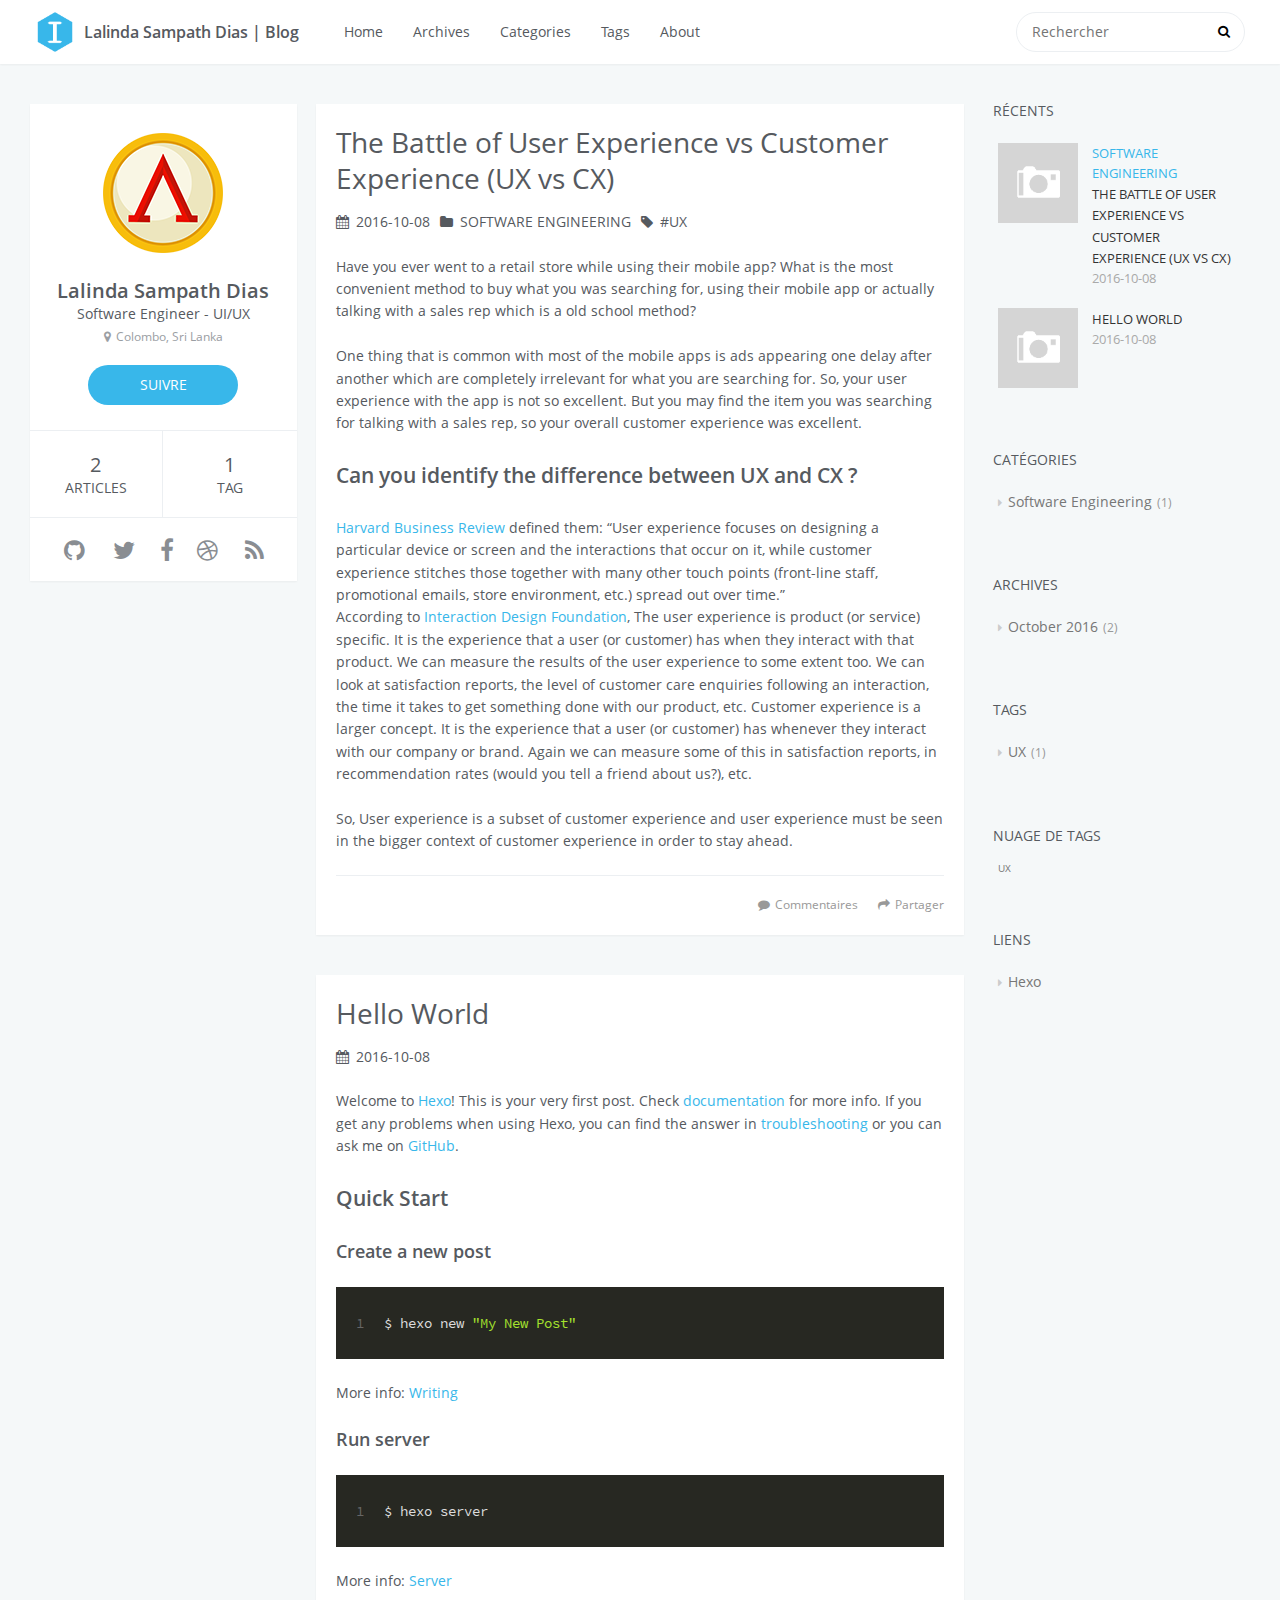
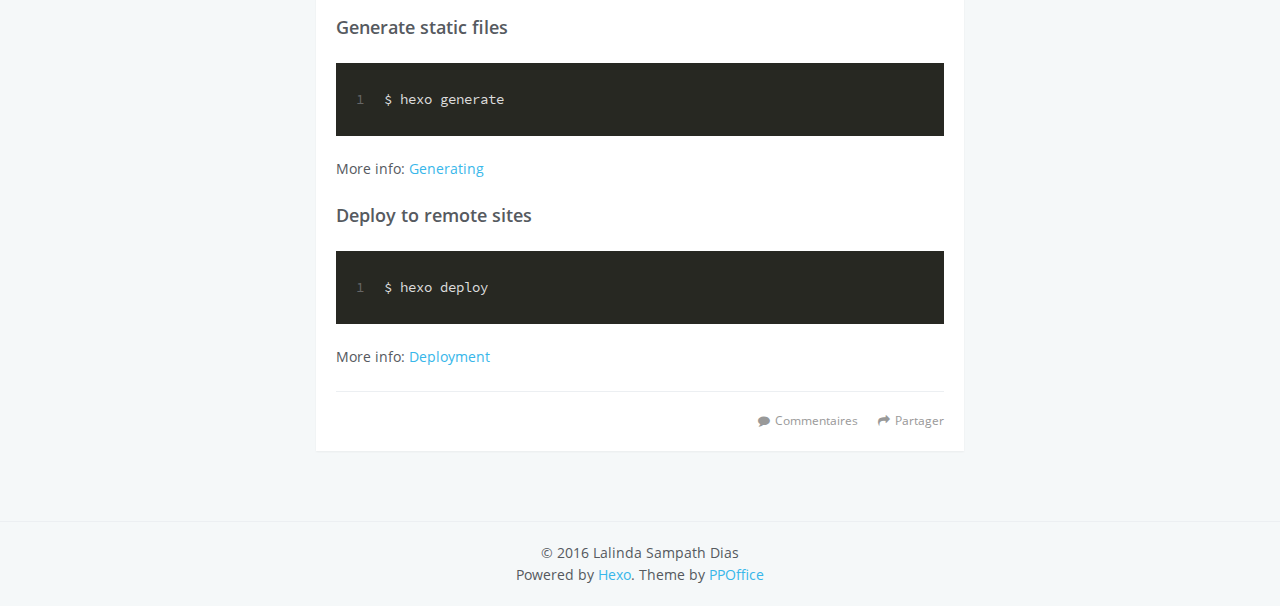
==== index.html @ 70ea3a1d "Site updated: 2016-10-09 16:07:43" ====
<!DOCTYPE html>
<html>
<head>
    <meta charset="utf-8">
    
    <title>Lalinda Sampath Dias | Blog</title>
    <meta name="viewport" content="width=device-width, initial-scale=1, maximum-scale=1" />
    <meta property="og:type" content="website">
<meta property="og:title" content="Lalinda Sampath Dias | Blog">
<meta property="og:url" content="http://yoursite.com/index.html">
<meta property="og:site_name" content="Lalinda Sampath Dias | Blog">
<meta name="twitter:card" content="summary">
<meta name="twitter:title" content="Lalinda Sampath Dias | Blog">
    

    
        <link rel="alternate" href="/" title="Lalinda Sampath Dias | Blog" type="application/atom+xml" />
    

    

    <link rel="stylesheet" href="/vendor/font-awesome/css/font-awesome.min.css">
    <link rel="stylesheet" href="/vendor/open-sans/styles.css">
    <link rel="stylesheet" href="/vendor/source-code-pro/styles.css">

    <link rel="stylesheet" href="/css/style.css">

    <script src="/vendor/jquery/2.1.3/jquery.min.js"></script>
    
    
        <link rel="stylesheet" href="/vendor/lightgallery/css/lightgallery.min.css">
    
    
    
    
    


</head>

<body>
    <div id="container">
        <header id="header">
    <div id="header-main" class="header-inner">
        <div class="outer">
            <a href="/" id="logo">
                <i class="logo"></i>
                <span class="site-title">Lalinda Sampath Dias | Blog</span>
            </a>
            <nav id="main-nav">
                
                    <a class="main-nav-link" href="/.">Home</a>
                
                    <a class="main-nav-link" href="/archives">Archives</a>
                
                    <a class="main-nav-link" href="/categories">Categories</a>
                
                    <a class="main-nav-link" href="/tags">Tags</a>
                
                    <a class="main-nav-link" href="/about">About</a>
                
            </nav>
            
                
                <nav id="sub-nav">
                    <div class="profile" id="profile-nav">
                        <a id="profile-anchor" href="javascript:;">
                            <img class="avatar" src="/css/images/avatar.png" />
                            <i class="fa fa-caret-down"></i>
                        </a>
                    </div>
                </nav>
            
            <div id="search-form-wrap">

    <form class="search-form">
        <input type="text" class="ins-search-input search-form-input" placeholder="Rechercher" />
        <button type="submit" class="search-form-submit"></button>
    </form>
    <div class="ins-search">
    <div class="ins-search-mask"></div>
    <div class="ins-search-container">
        <div class="ins-input-wrapper">
            <input type="text" class="ins-search-input" placeholder="Type something..." />
            <span class="ins-close ins-selectable"><i class="fa fa-times-circle"></i></span>
        </div>
        <div class="ins-section-wrapper">
            <div class="ins-section-container"></div>
        </div>
    </div>
</div>
<script>
(function (window) {
    var INSIGHT_CONFIG = {
        TRANSLATION: {
            POSTS: 'Articles',
            PAGES: 'Pages',
            CATEGORIES: 'Catégories',
            TAGS: 'Tags',
            UNTITLED: '(Untitled)',
        },
        ROOT_URL: '/',
        CONTENT_URL: '/content.json',
    };
    window.INSIGHT_CONFIG = INSIGHT_CONFIG;
})(window);
</script>
<script src="/js/insight.js"></script>

</div>
        </div>
    </div>
    <div id="main-nav-mobile" class="header-sub header-inner">
        <table class="menu outer">
            <tr>
                
                    <td><a class="main-nav-link" href="/.">Home</a></td>
                
                    <td><a class="main-nav-link" href="/archives">Archives</a></td>
                
                    <td><a class="main-nav-link" href="/categories">Categories</a></td>
                
                    <td><a class="main-nav-link" href="/tags">Tags</a></td>
                
                    <td><a class="main-nav-link" href="/about">About</a></td>
                
                <td>
                    
    <div class="search-form">
        <input type="text" class="ins-search-input search-form-input" placeholder="Rechercher" />
    </div>

                </td>
            </tr>
        </table>
    </div>
</header>

        <div class="outer">
            
                

<aside id="profile">
    <div class="inner profile-inner">
        <div class="base-info profile-block">
            <img id="avatar" src="/css/images/avatar.png" />
            <h2 id="name">Lalinda Sampath Dias</h2>
            <h3 id="title">Software Engineer - UI/UX</h3>
            <span id="location"><i class="fa fa-map-marker"></i>Colombo, Sri Lanka</span>
            <a id="follow" target="_blank" href="https://github.com/LalindaSampath">SUIVRE</a>
        </div>
        <div class="article-info profile-block">
            <div class="article-info-block">
                2
                <span>Articles</span>
            </div>
            <div class="article-info-block">
                1
                <span>Tag</span>
            </div>
        </div>
        
        <div class="profile-block social-links">
            <table>
                <tr>
                    
                    
                    <td>
                        <a href="https://github.com/LalindaSampath" target="_blank" title="github" class=tooltip>
                            <i class="fa fa-github"></i>
                        </a>
                    </td>
                    
                    <td>
                        <a href="https://twitter.com/laliyaD" target="_blank" title="twitter" class=tooltip>
                            <i class="fa fa-twitter"></i>
                        </a>
                    </td>
                    
                    <td>
                        <a href="https://www.facebook.com/lalinda.shane" target="_blank" title="facebook" class=tooltip>
                            <i class="fa fa-facebook"></i>
                        </a>
                    </td>
                    
                    <td>
                        <a href="/" target="_blank" title="dribbble" class=tooltip>
                            <i class="fa fa-dribbble"></i>
                        </a>
                    </td>
                    
                    <td>
                        <a href="/" target="_blank" title="rss" class=tooltip>
                            <i class="fa fa-rss"></i>
                        </a>
                    </td>
                    
                </tr>
            </table>
        </div>
        
    </div>
</aside>

            
            <section id="main">
    <article id="post-The-Battle-of-User-Experience-vs-Customer-Experience-UX-vs-CX" class="article article-type-post" itemscope itemprop="blogPost">
    <div class="article-inner">
        
        
            <header class="article-header">
                
    
        <h1 itemprop="name">
            <a class="article-title" href="/2016/10/08/The-Battle-of-User-Experience-vs-Customer-Experience-UX-vs-CX/">The Battle of User Experience vs Customer Experience (UX vs CX)</a>
        </h1>
    

                
                    <div class="article-meta">
                        
    <div class="article-date">
        <i class="fa fa-calendar"></i>
        <a href="/2016/10/08/The-Battle-of-User-Experience-vs-Customer-Experience-UX-vs-CX/">
            <time datetime="2016-10-08T16:20:32.000Z" itemprop="datePublished">2016-10-08</time>
        </a>
    </div>


                        
    <div class="article-category">
    	<i class="fa fa-folder"></i>
        <a class="article-category-link" href="/categories/Software-Engineering/">Software Engineering</a>
    </div>

                        
    <div class="article-tag">
        <i class="fa fa-tag"></i>
        <a class="tag-link" href="/tags/UX/">UX</a>
    </div>

                    </div>
                
            </header>
        
        
        <div class="article-entry" itemprop="articleBody">
        
            
            <p>Have you ever went to a retail store while using their mobile app? What is the most convenient method to buy what you was searching for, using their mobile app or actually talking with a sales rep which is a old school method?</p>
<p>One thing that is common with most of the mobile apps is ads appearing one delay after another which are completely irrelevant for what you are searching for. So, your user experience with the app is not so excellent. But you may find the item you was searching for talking with a sales rep, so your overall customer experience was excellent. </p>
<h2 id="Can-you-identify-the-difference-between-UX-and-CX"><a href="#Can-you-identify-the-difference-between-UX-and-CX" class="headerlink" title="Can you identify the difference between UX and CX ?"></a>Can you identify the difference between UX and CX ?</h2><p><a href="https://hbr.org/2015/08/great-ux-doesnt-guarantee-a-great-customer-experience" target="_blank" rel="external">Harvard Business Review</a> defined them: “User experience focuses on designing a particular device or screen and the interactions that occur on it, while customer experience stitches those together with many other touch points (front-line staff, promotional emails, store environment, etc.) spread out over time.”<br>According to <a href="https://www.interaction-design.org/" target="_blank" rel="external">Interaction Design Foundation</a>, The user experience is product (or service) specific. It is the experience that a user (or customer) has when they interact with that product. We can measure the results of the user experience to some extent too. We can look at satisfaction reports, the level of customer care enquiries following an interaction, the time it takes to get something done with our product, etc. Customer experience is a larger concept. It is the experience that a user (or customer) has whenever they interact with our company or brand. Again we can measure some of this in satisfaction reports, in recommendation rates (would you tell a friend about us?), etc.</p>
<p>So, User experience is a subset of customer experience and user experience must be seen in the bigger context of customer experience in order to stay ahead.</p>

        
        </div>
        <footer class="article-footer">
            <div class="share-container">



</div>

    <a data-url="http://yoursite.com/2016/10/08/The-Battle-of-User-Experience-vs-Customer-Experience-UX-vs-CX/" data-id="ciu1eson30001l4pvk1k3dsfb" class="article-share-link"><i class="fa fa-share"></i>Partager</a>
<script>
    (function ($) {
        // Prevent duplicate binding
        if (typeof(__SHARE_BUTTON_BINDED__) === 'undefined' || !__SHARE_BUTTON_BINDED__) {
            __SHARE_BUTTON_BINDED__ = true;
        } else {
            return;
        }
        $('body').on('click', function() {
            $('.article-share-box.on').removeClass('on');
        }).on('click', '.article-share-link', function(e) {
            e.stopPropagation();

            var $this = $(this),
                url = $this.attr('data-url'),
                encodedUrl = encodeURIComponent(url),
                id = 'article-share-box-' + $this.attr('data-id'),
                offset = $this.offset(),
                box;

            if ($('#' + id).length) {
                box = $('#' + id);

                if (box.hasClass('on')){
                    box.removeClass('on');
                    return;
                }
            } else {
                var html = [
                    '<div id="' + id + '" class="article-share-box">',
                        '<input class="article-share-input" value="' + url + '">',
                        '<div class="article-share-links">',
                            '<a href="https://twitter.com/intent/tweet?url=' + encodedUrl + '" class="fa fa-twitter article-share-twitter" target="_blank" title="Twitter"></a>',
                            '<a href="https://www.facebook.com/sharer.php?u=' + encodedUrl + '" class="fa fa-facebook article-share-facebook" target="_blank" title="Facebook"></a>',
                            '<a href="http://pinterest.com/pin/create/button/?url=' + encodedUrl + '" class="fa fa-pinterest article-share-pinterest" target="_blank" title="Pinterest"></a>',
                            '<a href="https://plus.google.com/share?url=' + encodedUrl + '" class="fa fa-google article-share-google" target="_blank" title="Google+"></a>',
                        '</div>',
                    '</div>'
                ].join('');

              box = $(html);

              $('body').append(box);
            }

            $('.article-share-box.on').hide();

            box.css({
                top: offset.top + 25,
                left: offset.left
            }).addClass('on');

        }).on('click', '.article-share-box', function (e) {
            e.stopPropagation();
        }).on('click', '.article-share-box-input', function () {
            $(this).select();
        }).on('click', '.article-share-box-link', function (e) {
            e.preventDefault();
            e.stopPropagation();

            window.open(this.href, 'article-share-box-window-' + Date.now(), 'width=500,height=450');
        });
    })(jQuery);
</script>

            
    
        <a href="http://yoursite.com/2016/10/08/The-Battle-of-User-Experience-vs-Customer-Experience-UX-vs-CX/#comments" class="article-comment-link disqus-comment-count" data-disqus-url="http://yoursite.com/2016/10/08/The-Battle-of-User-Experience-vs-Customer-Experience-UX-vs-CX/">Commentaires</a>
    

        </footer>
    </div>
    
</article>



    <article id="post-hello-world" class="article article-type-post" itemscope itemprop="blogPost">
    <div class="article-inner">
        
        
            <header class="article-header">
                
    
        <h1 itemprop="name">
            <a class="article-title" href="/2016/10/08/hello-world/">Hello World</a>
        </h1>
    

                
                    <div class="article-meta">
                        
    <div class="article-date">
        <i class="fa fa-calendar"></i>
        <a href="/2016/10/08/hello-world/">
            <time datetime="2016-10-08T12:03:50.158Z" itemprop="datePublished">2016-10-08</time>
        </a>
    </div>


                        
                        
                    </div>
                
            </header>
        
        
        <div class="article-entry" itemprop="articleBody">
        
            
            <p>Welcome to <a href="https://hexo.io/" target="_blank" rel="external">Hexo</a>! This is your very first post. Check <a href="https://hexo.io/docs/" target="_blank" rel="external">documentation</a> for more info. If you get any problems when using Hexo, you can find the answer in <a href="https://hexo.io/docs/troubleshooting.html" target="_blank" rel="external">troubleshooting</a> or you can ask me on <a href="https://github.com/hexojs/hexo/issues" target="_blank" rel="external">GitHub</a>.</p>
<h2 id="Quick-Start"><a href="#Quick-Start" class="headerlink" title="Quick Start"></a>Quick Start</h2><h3 id="Create-a-new-post"><a href="#Create-a-new-post" class="headerlink" title="Create a new post"></a>Create a new post</h3><figure class="highlight bash"><table><tr><td class="gutter"><pre><div class="line">1</div></pre></td><td class="code"><pre><div class="line">$ hexo new <span class="string">"My New Post"</span></div></pre></td></tr></table></figure>
<p>More info: <a href="https://hexo.io/docs/writing.html" target="_blank" rel="external">Writing</a></p>
<h3 id="Run-server"><a href="#Run-server" class="headerlink" title="Run server"></a>Run server</h3><figure class="highlight bash"><table><tr><td class="gutter"><pre><div class="line">1</div></pre></td><td class="code"><pre><div class="line">$ hexo server</div></pre></td></tr></table></figure>
<p>More info: <a href="https://hexo.io/docs/server.html" target="_blank" rel="external">Server</a></p>
<h3 id="Generate-static-files"><a href="#Generate-static-files" class="headerlink" title="Generate static files"></a>Generate static files</h3><figure class="highlight bash"><table><tr><td class="gutter"><pre><div class="line">1</div></pre></td><td class="code"><pre><div class="line">$ hexo generate</div></pre></td></tr></table></figure>
<p>More info: <a href="https://hexo.io/docs/generating.html" target="_blank" rel="external">Generating</a></p>
<h3 id="Deploy-to-remote-sites"><a href="#Deploy-to-remote-sites" class="headerlink" title="Deploy to remote sites"></a>Deploy to remote sites</h3><figure class="highlight bash"><table><tr><td class="gutter"><pre><div class="line">1</div></pre></td><td class="code"><pre><div class="line">$ hexo deploy</div></pre></td></tr></table></figure>
<p>More info: <a href="https://hexo.io/docs/deployment.html" target="_blank" rel="external">Deployment</a></p>

        
        </div>
        <footer class="article-footer">
            <div class="share-container">



</div>

    <a data-url="http://yoursite.com/2016/10/08/hello-world/" data-id="ciu1esom80000l4pv8t9jto9i" class="article-share-link"><i class="fa fa-share"></i>Partager</a>
<script>
    (function ($) {
        // Prevent duplicate binding
        if (typeof(__SHARE_BUTTON_BINDED__) === 'undefined' || !__SHARE_BUTTON_BINDED__) {
            __SHARE_BUTTON_BINDED__ = true;
        } else {
            return;
        }
        $('body').on('click', function() {
            $('.article-share-box.on').removeClass('on');
        }).on('click', '.article-share-link', function(e) {
            e.stopPropagation();

            var $this = $(this),
                url = $this.attr('data-url'),
                encodedUrl = encodeURIComponent(url),
                id = 'article-share-box-' + $this.attr('data-id'),
                offset = $this.offset(),
                box;

            if ($('#' + id).length) {
                box = $('#' + id);

                if (box.hasClass('on')){
                    box.removeClass('on');
                    return;
                }
            } else {
                var html = [
                    '<div id="' + id + '" class="article-share-box">',
                        '<input class="article-share-input" value="' + url + '">',
                        '<div class="article-share-links">',
                            '<a href="https://twitter.com/intent/tweet?url=' + encodedUrl + '" class="fa fa-twitter article-share-twitter" target="_blank" title="Twitter"></a>',
                            '<a href="https://www.facebook.com/sharer.php?u=' + encodedUrl + '" class="fa fa-facebook article-share-facebook" target="_blank" title="Facebook"></a>',
                            '<a href="http://pinterest.com/pin/create/button/?url=' + encodedUrl + '" class="fa fa-pinterest article-share-pinterest" target="_blank" title="Pinterest"></a>',
                            '<a href="https://plus.google.com/share?url=' + encodedUrl + '" class="fa fa-google article-share-google" target="_blank" title="Google+"></a>',
                        '</div>',
                    '</div>'
                ].join('');

              box = $(html);

              $('body').append(box);
            }

            $('.article-share-box.on').hide();

            box.css({
                top: offset.top + 25,
                left: offset.left
            }).addClass('on');

        }).on('click', '.article-share-box', function (e) {
            e.stopPropagation();
        }).on('click', '.article-share-box-input', function () {
            $(this).select();
        }).on('click', '.article-share-box-link', function (e) {
            e.preventDefault();
            e.stopPropagation();

            window.open(this.href, 'article-share-box-window-' + Date.now(), 'width=500,height=450');
        });
    })(jQuery);
</script>

            
    
        <a href="http://yoursite.com/2016/10/08/hello-world/#comments" class="article-comment-link disqus-comment-count" data-disqus-url="http://yoursite.com/2016/10/08/hello-world/">Commentaires</a>
    

        </footer>
    </div>
    
</article>


</section>
            
                <aside id="sidebar">
   
        
    <div class="widget-wrap">
        <h3 class="widget-title">Récents</h3>
        <div class="widget">
            <ul id="recent-post" class="">
                
                    <li>
                        
                        <div class="item-thumbnail">
                            <a href="/2016/10/08/The-Battle-of-User-Experience-vs-Customer-Experience-UX-vs-CX/" class="thumbnail">
    
    
        <span class="thumbnail-image thumbnail-none"></span>
    
</a>

                        </div>
                        
                        <div class="item-inner">
                            <p class="item-category"><a class="article-category-link" href="/categories/Software-Engineering/">Software Engineering</a></p>
                            <p class="item-title"><a href="/2016/10/08/The-Battle-of-User-Experience-vs-Customer-Experience-UX-vs-CX/" class="title">The Battle of User Experience vs Customer Experience (UX vs CX)</a></p>
                            <p class="item-date"><time datetime="2016-10-08T16:20:32.000Z" itemprop="datePublished">2016-10-08</time></p>
                        </div>
                    </li>
                
                    <li>
                        
                        <div class="item-thumbnail">
                            <a href="/2016/10/08/hello-world/" class="thumbnail">
    
    
        <span class="thumbnail-image thumbnail-none"></span>
    
</a>

                        </div>
                        
                        <div class="item-inner">
                            <p class="item-category"></p>
                            <p class="item-title"><a href="/2016/10/08/hello-world/" class="title">Hello World</a></p>
                            <p class="item-date"><time datetime="2016-10-08T12:03:50.158Z" itemprop="datePublished">2016-10-08</time></p>
                        </div>
                    </li>
                
            </ul>
        </div>
    </div>

    
        
    <div class="widget-wrap">
        <h3 class="widget-title">Catégories</h3>
        <div class="widget">
            <ul class="category-list"><li class="category-list-item"><a class="category-list-link" href="/categories/Software-Engineering/">Software Engineering</a><span class="category-list-count">1</span></li></ul>
        </div>
    </div>

    
        
    <div class="widget-wrap">
        <h3 class="widget-title">Archives</h3>
        <div class="widget">
            <ul class="archive-list"><li class="archive-list-item"><a class="archive-list-link" href="/archives/2016/10/">October 2016</a><span class="archive-list-count">2</span></li></ul>
        </div>
    </div>

    
        
    <div class="widget-wrap">
        <h3 class="widget-title">Tags</h3>
        <div class="widget">
            <ul class="tag-list"><li class="tag-list-item"><a class="tag-list-link" href="/tags/UX/">UX</a><span class="tag-list-count">1</span></li></ul>
        </div>
    </div>

    
        
    <div class="widget-wrap">
        <h3 class="widget-title">Nuage de tags</h3>
        <div class="widget tagcloud">
            <a href="/tags/UX/" style="font-size: 10px;">UX</a>
        </div>
    </div>

    
        
    <div class="widget-wrap widget-list">
        <h3 class="widget-title">Liens</h3>
        <div class="widget">
            <ul>
                
                    <li>
                        <a href="http://hexo.io">Hexo</a>
                    </li>
                
            </ul>
        </div>
    </div>


    
    <div id="toTop" class="fa fa-angle-up"></div>
</aside>
            
        </div>
        <footer id="footer">
    <div class="outer">
        <div id="footer-info" class="inner">
            &copy; 2016 Lalinda Sampath Dias<br>
            Powered by <a href="http://hexo.io/" target="_blank">Hexo</a>. Theme by <a href="http://github.com/ppoffice">PPOffice</a>
        </div>
    </div>
</footer>
        
    
    <script>
    var disqus_config = function () {
        
        this.page.identifier = 'undefined';
    };
    (function() { 
        var d = document, s = d.createElement('script');  
        s.src = '//' + 'hexo-theme-icarus' + '.disqus.com/count.js';
        s.setAttribute('data-timestamp', +new Date());
        (d.head || d.body).appendChild(s);
    })();
</script>



    
        <script src="/vendor/lightgallery/js/lightgallery.min.js"></script>
        <script src="/vendor/lightgallery/js/lg-thumbnail.min.js"></script>
        <script src="/vendor/lightgallery/js/lg-pager.min.js"></script>
        <script src="/vendor/lightgallery/js/lg-autoplay.min.js"></script>
        <script src="/vendor/lightgallery/js/lg-fullscreen.min.js"></script>
        <script src="/vendor/lightgallery/js/lg-zoom.min.js"></script>
        <script src="/vendor/lightgallery/js/lg-hash.min.js"></script>
        <script src="/vendor/lightgallery/js/lg-share.min.js"></script>
        <script src="/vendor/lightgallery/js/lg-video.min.js"></script>
    
    



<!-- Custom Scripts -->
<script src="/js/main.js"></script>

    </div>
</body>
</html>
---- vendor/open-sans/styles.css ----
/* cyrillic-ext */
@font-face {
    font-family: 'Open Sans';
    font-style: normal;
    font-weight: 400;
    src: local('Open Sans'), local('OpenSans'), url(fonts/K88pR3goAWT7BTt32Z01mxJtnKITppOI_IvcXXDNrsc.woff2) format('woff2');
    unicode-range: U+0460-052F, U+20B4, U+2DE0-2DFF, U+A640-A69F;
}
/* cyrillic */
@font-face {
    font-family: 'Open Sans';
    font-style: normal;
    font-weight: 400;
    src: local('Open Sans'), local('OpenSans'), url(fonts/RjgO7rYTmqiVp7vzi-Q5URJtnKITppOI_IvcXXDNrsc.woff2) format('woff2');
    unicode-range: U+0400-045F, U+0490-0491, U+04B0-04B1, U+2116;
}
/* greek-ext */
@font-face {
    font-family: 'Open Sans';
    font-style: normal;
    font-weight: 400;
    src: local('Open Sans'), local('OpenSans'), url(fonts/LWCjsQkB6EMdfHrEVqA1KRJtnKITppOI_IvcXXDNrsc.woff2) format('woff2');
    unicode-range: U+1F00-1FFF;
}
/* greek */
@font-face {
    font-family: 'Open Sans';
    font-style: normal;
    font-weight: 400;
    src: local('Open Sans'), local('OpenSans'), url(fonts/xozscpT2726on7jbcb_pAhJtnKITppOI_IvcXXDNrsc.woff2) format('woff2');
    unicode-range: U+0370-03FF;
}
/* vietnamese */
@font-face {
    font-family: 'Open Sans';
    font-style: normal;
    font-weight: 400;
    src: local('Open Sans'), local('OpenSans'), url(fonts/59ZRklaO5bWGqF5A9baEERJtnKITppOI_IvcXXDNrsc.woff2) format('woff2');
    unicode-range: U+0102-0103, U+1EA0-1EF1, U+20AB;
}
/* latin-ext */
@font-face {
    font-family: 'Open Sans';
    font-style: normal;
    font-weight: 400;
    src: local('Open Sans'), local('OpenSans'), url(fonts/u-WUoqrET9fUeobQW7jkRRJtnKITppOI_IvcXXDNrsc.woff2) format('woff2');
    unicode-range: U+0100-024F, U+1E00-1EFF, U+20A0-20AB, U+20AD-20CF, U+2C60-2C7F, U+A720-A7FF;
}
/* latin */
@font-face {
    font-family: 'Open Sans';
    font-style: normal;
    font-weight: 400;
    src: local('Open Sans'), local('OpenSans'), url(fonts/cJZKeOuBrn4kERxqtaUH3VtXRa8TVwTICgirnJhmVJw.woff2) format('woff2');
    unicode-range: U+0000-00FF, U+0131, U+0152-0153, U+02C6, U+02DA, U+02DC, U+2000-206F, U+2074, U+20AC, U+2212, U+2215, U+E0FF, U+EFFD, U+F000;
}
/* cyrillic-ext */
@font-face {
    font-family: 'Open Sans';
    font-style: normal;
    font-weight: 600;
    src: local('Open Sans Semibold'), local('OpenSans-Semibold'), url(fonts/MTP_ySUJH_bn48VBG8sNSq-j2U0lmluP9RWlSytm3ho.woff2) format('woff2');
    unicode-range: U+0460-052F, U+20B4, U+2DE0-2DFF, U+A640-A69F;
}
/* cyrillic */
@font-face {
    font-family: 'Open Sans';
    font-style: normal;
    font-weight: 600;
    src: local('Open Sans Semibold'), local('OpenSans-Semibold'), url(fonts/MTP_ySUJH_bn48VBG8sNSpX5f-9o1vgP2EXwfjgl7AY.woff2) format('woff2');
    unicode-range: U+0400-045F, U+0490-0491, U+04B0-04B1, U+2116;
}
/* greek-ext */
@font-face {
    font-family: 'Open Sans';
    font-style: normal;
    font-weight: 600;
    src: local('Open Sans Semibold'), local('OpenSans-Semibold'), url(fonts/MTP_ySUJH_bn48VBG8sNShWV49_lSm1NYrwo-zkhivY.woff2) format('woff2');
    unicode-range: U+1F00-1FFF;
}
/* greek */
@font-face {
    font-family: 'Open Sans';
    font-style: normal;
    font-weight: 600;
    src: local('Open Sans Semibold'), local('OpenSans-Semibold'), url(fonts/MTP_ySUJH_bn48VBG8sNSqaRobkAwv3vxw3jMhVENGA.woff2) format('woff2');
    unicode-range: U+0370-03FF;
}
/* vietnamese */
@font-face {
    font-family: 'Open Sans';
    font-style: normal;
    font-weight: 600;
    src: local('Open Sans Semibold'), local('OpenSans-Semibold'), url(fonts/MTP_ySUJH_bn48VBG8sNSv8zf_FOSsgRmwsS7Aa9k2w.woff2) format('woff2');
    unicode-range: U+0102-0103, U+1EA0-1EF1, U+20AB;
}
/* latin-ext */
@font-face {
    font-family: 'Open Sans';
    font-style: normal;
    font-weight: 600;
    src: local('Open Sans Semibold'), local('OpenSans-Semibold'), url(fonts/MTP_ySUJH_bn48VBG8sNSj0LW-43aMEzIO6XUTLjad8.woff2) format('woff2');
    unicode-range: U+0100-024F, U+1E00-1EFF, U+20A0-20AB, U+20AD-20CF, U+2C60-2C7F, U+A720-A7FF;
}
/* latin */
@font-face {
    font-family: 'Open Sans';
    font-style: normal;
    font-weight: 600;
    src: local('Open Sans Semibold'), local('OpenSans-Semibold'), url(fonts/MTP_ySUJH_bn48VBG8sNSugdm0LZdjqr5-oayXSOefg.woff2) format('woff2');
    unicode-range: U+0000-00FF, U+0131, U+0152-0153, U+02C6, U+02DA, U+02DC, U+2000-206F, U+2074, U+20AC, U+2212, U+2215, U+E0FF, U+EFFD, U+F000;
}
/* cyrillic-ext */
@font-face {
    font-family: 'Open Sans';
    font-style: italic;
    font-weight: 400;
    src: local('Open Sans Italic'), local('OpenSans-Italic'), url(fonts/xjAJXh38I15wypJXxuGMBjTOQ_MqJVwkKsUn0wKzc2I.woff2) format('woff2');
    unicode-range: U+0460-052F, U+20B4, U+2DE0-2DFF, U+A640-A69F;
}
/* cyrillic */
@font-face {
    font-family: 'Open Sans';
    font-style: italic;
    font-weight: 400;
    src: local('Open Sans Italic'), local('OpenSans-Italic'), url(fonts/xjAJXh38I15wypJXxuGMBjUj_cnvWIuuBMVgbX098Mw.woff2) format('woff2');
    unicode-range: U+0400-045F, U+0490-0491, U+04B0-04B1, U+2116;
}
/* greek-ext */
@font-face {
    font-family: 'Open Sans';
    font-style: italic;
    font-weight: 400;
    src: local('Open Sans Italic'), local('OpenSans-Italic'), url(fonts/xjAJXh38I15wypJXxuGMBkbcKLIaa1LC45dFaAfauRA.woff2) format('woff2');
    unicode-range: U+1F00-1FFF;
}
/* greek */
@font-face {
    font-family: 'Open Sans';
    font-style: italic;
    font-weight: 400;
    src: local('Open Sans Italic'), local('OpenSans-Italic'), url(fonts/xjAJXh38I15wypJXxuGMBmo_sUJ8uO4YLWRInS22T3Y.woff2) format('woff2');
    unicode-range: U+0370-03FF;
}
/* vietnamese */
@font-face {
    font-family: 'Open Sans';
    font-style: italic;
    font-weight: 400;
    src: local('Open Sans Italic'), local('OpenSans-Italic'), url(fonts/xjAJXh38I15wypJXxuGMBr6up8jxqWt8HVA3mDhkV_0.woff2) format('woff2');
    unicode-range: U+0102-0103, U+1EA0-1EF1, U+20AB;
}
/* latin-ext */
@font-face {
    font-family: 'Open Sans';
    font-style: italic;
    font-weight: 400;
    src: local('Open Sans Italic'), local('OpenSans-Italic'), url(fonts/xjAJXh38I15wypJXxuGMBiYE0-AqJ3nfInTTiDXDjU4.woff2) format('woff2');
    unicode-range: U+0100-024F, U+1E00-1EFF, U+20A0-20AB, U+20AD-20CF, U+2C60-2C7F, U+A720-A7FF;
}
/* latin */
@font-face {
    font-family: 'Open Sans';
    font-style: italic;
    font-weight: 400;
    src: local('Open Sans Italic'), local('OpenSans-Italic'), url(fonts/xjAJXh38I15wypJXxuGMBo4P5ICox8Kq3LLUNMylGO4.woff2) format('woff2');
    unicode-range: U+0000-00FF, U+0131, U+0152-0153, U+02C6, U+02DA, U+02DC, U+2000-206F, U+2074, U+20AC, U+2212, U+2215, U+E0FF, U+EFFD, U+F000;
}
---- vendor/source-code-pro/styles.css ----
/* latin-ext */
@font-face {
  font-family: 'Source Code Pro';
  font-style: normal;
  font-weight: 400;
  src: local('Source Code Pro'), local('SourceCodePro-Regular'), url(fonts/mrl8jkM18OlOQN8JLgasDy2Q8seG17bfDXYR_jUsrzg.woff2) format('woff2');
  unicode-range: U+0100-024F, U+1E00-1EFF, U+20A0-20AB, U+20AD-20CF, U+2C60-2C7F, U+A720-A7FF;
}
/* latin */
@font-face {
  font-family: 'Source Code Pro';
  font-style: normal;
  font-weight: 400;
  src: local('Source Code Pro'), local('SourceCodePro-Regular'), url(fonts/mrl8jkM18OlOQN8JLgasD9V_2ngZ8dMf8fLgjYEouxg.woff2) format('woff2');
  unicode-range: U+0000-00FF, U+0131, U+0152-0153, U+02C6, U+02DA, U+02DC, U+2000-206F, U+2074, U+20AC, U+2212, U+2215, U+E0FF, U+EFFD, U+F000;
}
---- css/style.css ----
body {
  width: 100%;
}
body:before,
body:after {
  content: "";
  display: table;
}
body:after {
  clear: both;
}
html,
body,
div,
span,
applet,
object,
iframe,
h1,
h2,
h3,
h4,
h5,
h6,
p,
blockquote,
pre,
a,
abbr,
acronym,
address,
big,
cite,
code,
del,
dfn,
em,
img,
ins,
kbd,
q,
s,
samp,
small,
strike,
strong,
sub,
sup,
tt,
var,
dl,
dt,
dd,
ol,
ul,
li,
fieldset,
form,
label,
legend,
table,
caption,
tbody,
tfoot,
thead,
tr,
th,
td {
  margin: 0;
  padding: 0;
  border: 0;
  outline: 0;
  font-weight: inherit;
  font-style: inherit;
  font-family: inherit;
  font-size: 100%;
  vertical-align: baseline;
}
body {
  line-height: 1;
  color: #000;
  background: #fff;
}
ol,
ul {
  list-style: none;
}
table {
  border-collapse: separate;
  border-spacing: 0;
  vertical-align: middle;
}
caption,
th,
td {
  text-align: left;
  font-weight: normal;
  vertical-align: middle;
}
a img {
  border: none;
}
input,
button {
  margin: 0;
  padding: 0;
}
input::-moz-focus-inner,
button::-moz-focus-inner {
  border: 0;
  padding: 0;
}
html,
body,
#container {
  height: 100%;
}
body {
  color: #565a5f;
  background: #f5f8f9;
  font: 14px "open sans", "Helvetica Neue", "Microsoft Yahei", Helvetica, Arial, sans-serif;
  -webkit-text-size-adjust: 100%;
}
a {
  color: #38b7ea;
  text-decoration: none;
}
a:visited {
  color: #38b7ea;
}
code {
  margin: 0 2px;
  color: #e96900;
  padding: 3px 5px;
  font-size: 0.8em;
  border-radius: 2px;
  font-family: "Source Code Pro", Consolas, Monaco, Menlo, Consolas, monospace;
  background-color: #f8f8f8;
}
.outer {
  max-width: 1320px;
  margin: 0 auto;
  padding: 0 20px;
}
.outer:before,
.outer:after {
  content: "";
  display: table;
}
.outer:after {
  clear: both;
}
@media screen and (max-width: 559px) {
  .outer {
    padding: 0;
  }
}
.left,
.alignleft {
  float: left;
}
.right,
.alignright {
  float: right;
}
.clear {
  clear: both;
}
.logo {
  width: 40px;
  height: 40px;
  background-repeat: no-repeat;
  background-image: url("images/logo.png");
  -webkit-background-size: 40px 40px;
  -moz-background-size: 40px 40px;
  background-size: 40px 40px;
}
#container {
  position: relative;
}
#container > .outer {
  margin-bottom: 30px;
}
@media screen and (min-width: 1200px) {
  #main {
    display: inline;
    float: left;
    width: 52.307692307692314%;
    margin: 0 0.769230769230769%;
  }
}
@media screen and (min-width: 800px) and (max-width: 1199px) {
  #main {
    display: inline;
    float: left;
    width: 67.6923076923077%;
    margin: 0 0.769230769230769%;
  }
}
.archive-article-header a,
.layout-wrap-inner.tag-cloud a,
.timeline-row .content h1 a,
.archive-article-header a:visited,
.layout-wrap-inner.tag-cloud a:visited,
.timeline-row .content h1 a:visited {
  color: #565a5f;
  -webkit-transition: 0.2s ease;
  -moz-transition: 0.2s ease;
  -ms-transition: 0.2s ease;
  transition: 0.2s ease;
}
.archive-article-header a:hover,
.layout-wrap-inner.tag-cloud a:hover,
.timeline-row .content h1 a:hover,
.archive-article-header a:visited:hover,
.layout-wrap-inner.tag-cloud a:visited:hover,
.timeline-row .content h1 a:visited:hover {
  color: #38b7ea;
}
.article-meta,
.archive-year,
.widget-title {
  line-height: 1em;
  text-decoration: none;
  text-transform: uppercase;
}
#header,
#profile .inner,
.article-inner,
#comments,
.archive-article,
.timeline-row .content,
#toTop {
  background: #fff;
  -webkit-box-shadow: 0 1px 2px rgba(0,0,0,0.05);
  box-shadow: 0 1px 2px rgba(0,0,0,0.05);
}
.article-entry h1,
.widget h1 {
  font-size: 2em;
}
.article-entry h2,
.widget h2 {
  font-size: 1.5em;
}
.article-entry h3,
.widget h3 {
  font-size: 1.3em;
}
.article-entry h4,
.widget h4 {
  font-size: 1.2em;
}
.article-entry h5,
.widget h5 {
  font-size: 1em;
}
.article-entry h6,
.widget h6 {
  font-size: 1em;
  color: #999;
}
.article-entry hr,
.widget hr {
  border: 1px dashed #eceff2;
}
.article-entry strong,
.widget strong {
  font-weight: bold;
}
.article-entry em,
.widget em,
.article-entry cite,
.widget cite {
  font-style: italic;
}
.article-entry sup,
.widget sup,
.article-entry sub,
.widget sub {
  font-size: 0.75em;
  line-height: 0;
  position: relative;
  vertical-align: baseline;
}
.article-entry sup,
.widget sup {
  top: -0.5em;
}
.article-entry sub,
.widget sub {
  bottom: -0.2em;
}
.article-entry small,
.widget small {
  font-size: 0.85em;
}
.article-entry acronym,
.widget acronym,
.article-entry abbr,
.widget abbr {
  border-bottom: 1px dotted;
}
.article-entry ul,
.widget ul,
.article-entry ol,
.widget ol,
.article-entry dl,
.widget dl {
  margin: 0 20px;
  line-height: 1.6em;
}
.article-entry ul ul,
.widget ul ul,
.article-entry ol ul,
.widget ol ul,
.article-entry ul ol,
.widget ul ol,
.article-entry ol ol,
.widget ol ol {
  margin-top: 0;
  margin-bottom: 0;
}
.article-entry ul,
.widget ul {
  list-style: disc;
}
.article-entry ol,
.widget ol {
  list-style: decimal;
}
.article-entry dt,
.widget dt {
  font-weight: bold;
}
#header {
  background: #fff;
  position: relative;
}
#header a,
#header a:visited {
  white-space: nowrap;
  -webkit-transition: 0.2s ease;
  -moz-transition: 0.2s ease;
  -ms-transition: 0.2s ease;
  transition: 0.2s ease;
  color: #565a5f;
}
#header a:hover {
  color: #38b7ea;
}
.header-inner #logo,
#main-nav,
#sub-nav,
#search-form-wrap {
  height: 40px;
  line-height: 40px;
  padding: 12px 15px;
}
.header-inner #logo,
#main-nav {
  float: left;
}
#sub-nav,
#search-form-wrap {
  float: right;
}
.header-inner {
  height: 100%;
  position: relative;
}
.header-inner #logo {
  display: inline-block;
}
.header-inner #logo .logo {
  margin-right: 5px;
  display: inline-block;
}
.header-inner #logo .site-title {
  font-size: 16px;
  display: inline-block;
  vertical-align: top;
  font-weight: 600;
}
#header-title {
  text-align: center;
  height: 40px;
  position: absolute;
  top: 50%;
  left: 0;
  margin-top: -20px;
}
.header-sub {
  border-top: 1px solid #eceff2;
}
.header-sub ul {
  margin: 0 15px;
}
.header-sub ul:before,
.header-sub ul:after {
  content: "";
  display: table;
}
.header-sub ul:after {
  clear: both;
}
.header-sub ul li {
  float: left;
  margin: 0 10px;
}
.header-sub ul li a {
  display: inline-block;
  line-height: 48px;
}
.header-sub .main-nav-link {
  display: inline-block;
  line-height: 48px;
}
@media screen and (min-width: 560px) and (max-width: 799px) {
  #header-sub {
    display: none;
  }
}
@media screen and (max-width: 559px) {
  #header-sub {
    display: none;
  }
}
@media screen and (min-width: 560px) and (max-width: 799px) {
  #main-nav {
    display: none;
  }
}
@media screen and (max-width: 559px) {
  #main-nav {
    display: none;
  }
}
@media screen and (min-width: 800px) and (max-width: 1199px) {
  #main-nav-mobile {
    display: none;
  }
}
@media screen and (min-width: 1200px) {
  #main-nav-mobile {
    display: none;
  }
}
.nav-icon,
.main-nav-link {
  float: left;
  display: block;
  padding: 0 15px;
}
.nav-icon {
  text-align: center;
  font-size: 14px;
  width: 14px;
  height: 14px;
  position: relative;
  cursor: pointer;
  height: 40px !important;
  line-height: 40px !important;
}
.main-nav-link {
  font-weight: 300;
}
@media screen and (min-width: 1200px) {
  #sub-nav {
    display: none;
  }
}
#sub-nav #profile-nav #profile-anchor {
  display: block;
  height: 40px;
  line-height: 40px;
}
#sub-nav #profile-nav #profile-anchor:before,
#sub-nav #profile-nav #profile-anchor:after {
  content: "";
  display: table;
}
#sub-nav #profile-nav #profile-anchor:after {
  clear: both;
}
#sub-nav #profile-nav .avatar,
#sub-nav #profile-nav .fa {
  float: left;
}
#sub-nav #profile-nav .avatar {
  width: 40px;
  height: 40px;
  margin-right: 8px;
}
#sub-nav #profile-nav .fa {
  line-height: 40px;
}
@media screen and (max-width: 559px) {
  #search-form-wrap {
    display: none;
  }
}
#search-form-wrap .search-form {
  position: relative;
}
#search-form-wrap .search-form .search-form-input {
  width: 100%;
  padding: 0 30px 0 15px;
  line-height: 40px;
  height: 40px !important;
  border-radius: 21px;
}
#search-form-wrap .search-form .search-form-input::-webkit-search-results-decoration,
#search-form-wrap .search-form .search-form-input::-webkit-search-cancel-button {
  -webkit-appearance: none;
}
#search-form-wrap .search-form .search-form-submit {
  top: 50%;
  right: 15px;
  border: none;
  cursor: pointer;
  margin-top: -7px;
  background: none;
  position: absolute;
  font: 13px font-icon;
  font-family: 'FontAwesome';
}
#search-form-wrap .search-form .search-form-submit:before {
  content: '\f002';
}
#search-form-wrap .search-form .search-form-submit:hover,
#search-form-wrap .search-form .search-form-submit:focus {
  color: #777;
}
.search-form-input,
.search-form-input.ins-search-input,
.search-form-input.st-ui-search-input,
.search-form-input.st-default-search-input {
  -webkit-appearance: textarea;
  -webkit-appearance: textarea;
  -moz-appearance: textarea;
  appearance: textarea;
  padding: 0;
  width: 200px;
  -webkit-box-shadow: none;
  box-shadow: none;
  color: #565a5f;
  -webkit-transition: 0.2s ease;
  -moz-transition: 0.2s ease;
  -ms-transition: 0.2s ease;
  transition: 0.2s ease;
  -webkit-box-sizing: border-box;
  -moz-box-sizing: border-box;
  box-sizing: border-box;
  height: auto !important;
  line-height: 1.6em;
  outline: none !important;
  background: none !important;
  font: 14px "open sans", "Helvetica Neue", "Microsoft Yahei", Helvetica, Arial, sans-serif;
  border: 1px solid #eceff2 !important;
}
.search-form-input:focus,
.search-form-input.ins-search-input:focus,
.search-form-input.st-ui-search-input:focus,
.search-form-input.st-default-search-input:focus {
  border-color: #38b7ea !important;
}
.search-form-input::-webkit-search-results-decoration,
.search-form-input.ins-search-input::-webkit-search-results-decoration,
.search-form-input.st-ui-search-input::-webkit-search-results-decoration,
.search-form-input.st-default-search-input::-webkit-search-results-decoration,
.search-form-input::-webkit-search-cancel-button,
.search-form-input.ins-search-input::-webkit-search-cancel-button,
.search-form-input.st-ui-search-input::-webkit-search-cancel-button,
.search-form-input.st-default-search-input::-webkit-search-cancel-button {
  -webkit-appearance: none;
}
#main-nav-mobile {
  overflow-y: hidden;
  overflow-x: auto;
}
#main-nav-mobile .menu {
  margin: 0;
  height: 48px;
}
#main-nav-mobile .menu:before,
#main-nav-mobile .menu:after {
  content: "";
  display: table;
}
#main-nav-mobile .menu:after {
  clear: both;
}
#main-nav-mobile .menu .search-form-input {
  display: none;
  padding: 0 10px;
  margin-right: 15px;
  height: 32px;
  line-height: 32px;
  border-radius: 16px;
}
@media screen and (max-width: 559px) {
  #main-nav-mobile .menu .search-form-input {
    display: block;
  }
}
#main-nav-mobile .menu .search-form-input::-webkit-search-results-decoration,
#main-nav-mobile .menu .search-form-input::-webkit-search-cancel-button {
  -webkit-appearance: none;
}
.bio {
  text-align: center;
}
#profile .inner .bio h2 {
  font-size: 1.3em;
  font-weight: bold;
  margin-top: 15px;
}
#profile .inner .bio p {
  margin: 5px 20px 10px 20px;
  text-align: justify;
  max-width: 300px;
  line-height: 1.5em;
}
.profile-block {
  padding: 15px 20px;
  border-bottom: 1px solid #eceff2;
}
.profile-block:last-child {
  border-bottom: none;
}
#profile {
  display: inline;
  float: left;
  width: 21.53846153846154%;
  margin: 0 0.769230769230769%;
  display: none;
}
@media screen and (min-width: 1200px) {
  #profile {
    display: block;
  }
}
#profile .inner {
  margin-top: 40px;
  background: #fff;
}
#profile .inner .base-info #avatar {
  display: block;
  margin: 10px auto 20px;
  width: 128px;
  height: 128px;
}
#profile .inner .base-info #name,
#profile .inner .base-info #title,
#profile .inner .base-info #location {
  display: block;
  text-align: center;
}
#profile .inner .base-info #name {
  font-size: 20px;
  font-weight: 600;
}
#profile .inner .base-info #location {
  font-size: 12px;
  margin-top: 5px;
  color: #9a9ea3;
}
#profile .inner .base-info #location .fa {
  margin-right: 5px;
}
#profile .inner .base-info #follow {
  color: #fff;
  width: 150px;
  height: 40px;
  display: block;
  font-size: 14px;
  line-height: 40px;
  text-align: center;
  margin: 20px auto 10px;
  background: #38b7ea;
  border-radius: 20px;
  -webkit-transition: 0.2s ease;
  -moz-transition: 0.2s ease;
  -ms-transition: 0.2s ease;
  transition: 0.2s ease;
}
#profile .inner .base-info #follow:hover {
  background: #49c8fb;
}
#profile .inner .article-info {
  padding: 0px;
}
#profile .inner .article-info:before,
#profile .inner .article-info:after {
  content: "";
  display: table;
}
#profile .inner .article-info:after {
  clear: both;
}
#profile .inner .article-info .article-info-block {
  width: 50%;
  float: left;
  padding: 20px 15px;
  text-align: center;
  -webkit-box-sizing: border-box;
  -moz-box-sizing: border-box;
  box-sizing: border-box;
  font-size: 20px;
}
#profile .inner .article-info .article-info-block span {
  display: block;
  font-size: 14px;
  text-transform: uppercase;
}
#profile .inner .article-info .article-info-block:first-child {
  border-right: 1px solid #eceff2;
}
#profile .inner .social-links > table {
  width: 100%;
}
#profile .inner .social-links > table td {
  text-align: center;
  font-size: 24px;
}
#profile .inner .social-links > table td a {
  position: relative;
  -webkit-transition: 0.2s ease;
  -moz-transition: 0.2s ease;
  -ms-transition: 0.2s ease;
  transition: 0.2s ease;
  color: #898d92;
}
#profile .inner .social-links > table td a:hover {
  color: #565a5f;
}
#profile .inner .social-links > table td a.tooltip:hover:after {
  right: -50%;
  top: -41px;
  color: #fff;
  background: #333;
  font-size: 14px;
  content: attr(title);
  display: block;
  padding: 5px 15px;
  position: absolute;
  white-space: nowrap;
  border-radius: 2px;
  text-transform: uppercase;
  -webkit-box-shadow: 0 0 2px rgba(0,0,0,0.2);
  box-shadow: 0 0 2px rgba(0,0,0,0.2);
  z-index: 1;
}
#profile .inner .social-links > table td a.tooltip:hover:before {
  top: -12px;
  right: 8px;
  border: solid;
  border-color: #333 transparent;
  border-width: 5px 5px 0 5px;
  content: "";
  display: block;
  position: absolute;
  z-index: 2;
}
#profile.card {
  top: 50px;
  right: 20px;
  z-index: 999;
  display: block;
  min-width: 280px;
  position: absolute;
}
#profile.card .profile-inner {
  position: relative;
  -webkit-box-shadow: 0 2px 5px rgba(0,0,0,0.2);
  box-shadow: 0 2px 5px rgba(0,0,0,0.2);
}
#profile.card .profile-inner:before,
#profile.card .profile-inner:after {
  z-index: 1;
  content: '';
  top: -20px;
  right: 10px;
  position: absolute;
  border-width: 10px;
  border-style: solid;
  border-color: transparent transparent #fff transparent;
}
#profile.card .profile-inner:after {
  z-index: 0;
  border-color: transparent transparent #dbdee1 transparent;
}
.article {
  margin: 40px 0;
}
.article-inner {
  overflow: hidden;
}
.article-banner {
  width: 100%;
  height: auto;
}
.article-header {
  padding: 20px 20px 0;
}
.article-header .article-title {
  display: block;
  margin-bottom: 14px;
}
.article-title {
  font-size: 2em;
  color: #565a5f;
  text-decoration: none;
  line-height: 1.3em;
}
a.article-title:visited {
  color: #565a5f;
}
a.article-title:hover {
  color: #38b7ea;
}
@media screen and (max-width: 559px) {
  .article-title {
    font-size: 1.6em;
  }
}
@media screen and (min-width: 560px) and (max-width: 799px) {
  .article-title {
    font-size: 1.6em;
  }
}
.article-meta {
  line-height: 1.6em;
}
.article-meta:before,
.article-meta:after {
  content: "";
  display: table;
}
.article-meta:after {
  clear: both;
}
.article-meta > div {
  float: left;
  margin-right: 10px;
}
.article-meta > div .fa {
  margin-right: 3px;
}
.article-meta a {
  color: #565a5f;
}
.article-meta a:hover {
  color: #38b7ea;
}
.article-category .fa-angle-right {
  margin: 0 5px;
}
.article-tag .tag-link:before {
  content: "#";
}
.article-entry {
  color: #565a5f;
  padding: 0 20px;
  line-height: 1.6em;
}
.article-entry:before,
.article-entry:after {
  content: "";
  display: table;
}
.article-entry:after {
  clear: both;
}
.article-entry p,
.article-entry table {
  line-height: 1.6em;
  margin: 1.6em 0;
}
.article-entry h1,
.article-entry h2,
.article-entry h3,
.article-entry h4,
.article-entry h5,
.article-entry h6 {
  font-weight: bold;
}
.article-entry h1,
.article-entry h2,
.article-entry h3,
.article-entry h4,
.article-entry h5,
.article-entry h6 {
  line-height: 1.3em;
  margin: 1.3em 0;
}
.article-entry a {
  color: #38b7ea;
  text-decoration: none;
}
.article-entry a:hover {
  text-decoration: underline;
}
.article-entry ul,
.article-entry ol,
.article-entry dl {
  margin-top: 1.6em;
  margin-bottom: 1.6em;
}
.article-entry img,
.article-entry video {
  max-width: 100%;
  height: auto;
  display: block;
  margin: auto;
}
.article-entry iframe {
  border: none;
}
.article-entry table {
  width: 100%;
  border-collapse: collapse;
  border-spacing: 0;
}
.article-entry th {
  font-weight: bold;
  border-bottom: 3px solid #eceff2;
  padding-bottom: 0.5em;
}
.article-entry td {
  border-bottom: 1px solid #eceff2;
  padding: 10px 0;
}
.article-entry blockquote {
  position: relative;
  font-family: Georgia, "Times New Roman", "Microsoft Yahei", serif;
  font-size: 1.1em;
  margin: 0 -20px;
  padding: 10px 20px 10px 54px;
  background: #fcfcfc;
  border-left: 4px solid #eee;
}
.article-entry blockquote:before {
  top: 20px;
  left: 10px;
  content: "\f10d";
  color: #e2e2e2;
  font-size: 32px;
  font-family: FontAwesome;
  text-align: center;
  position: absolute;
}
.article-entry blockquote footer {
  font-size: 14px;
  margin: 1.6em 0;
  font-family: "open sans", "Helvetica Neue", "Microsoft Yahei", Helvetica, Arial, sans-serif;
}
.article-entry blockquote footer cite:before {
  content: "—";
  padding: 0 0.5em;
}
.article-entry .pullquote {
  text-align: left;
  width: 45%;
  margin: 0;
}
.article-entry .pullquote.left {
  margin-left: 0.5em;
  margin-right: 1em;
}
.article-entry .pullquote.right {
  margin-right: 0.5em;
  margin-left: 1em;
}
.article-entry .caption {
  color: #999;
  display: block;
  font-size: 0.9em;
  margin-top: 0.5em;
  position: relative;
  text-align: center;
}
.article-entry .video-container {
  position: relative;
  padding-top: 56.25%;
  height: 0;
  overflow: hidden;
}
.article-entry .video-container iframe,
.article-entry .video-container object,
.article-entry .video-container embed {
  position: absolute;
  top: 0;
  left: 0;
  width: 100%;
  height: 100%;
  margin-top: 0;
}
.article-more-link a {
  display: inline-block;
  line-height: 1em;
  padding: 6px 15px;
  border-radius: 15px;
  background: #f5f8f9;
  color: #999;
  text-shadow: 0 1px #fff;
  text-decoration: none;
}
.article-more-link a:hover {
  background: #38b7ea;
  color: #fff;
  text-decoration: none;
  text-shadow: 0 1px #169cd2;
}
.article-footer {
  font-size: 0.85em;
  line-height: 1.6em;
  border-top: 1px solid #eceff2;
  padding-top: 1.6em;
  margin: 0 20px 20px;
}
.article-footer:before,
.article-footer:after {
  content: "";
  display: table;
}
.article-footer:after {
  clear: both;
}
.article-footer a {
  color: #999;
  text-decoration: none;
}
.article-footer a:hover {
  color: #565a5f;
}
.article-comment-link {
  float: right;
}
.article-comment-link:before {
  content: "\f075";
  font-family: FontAwesome;
  padding-right: 5px;
}
.share-container {
  float: left;
}
.article-share-link {
  float: right;
  cursor: pointer;
  margin-left: 20px;
}
.article-share-link .fa-share {
  margin-right: 5px;
}
#article-nav {
  position: relative;
}
#article-nav:before,
#article-nav:after {
  content: "";
  display: table;
}
#article-nav:after {
  clear: both;
}
@media screen and (min-width: 1200px) {
  #article-nav {
    margin: 40px 0;
  }
  #article-nav:before {
    width: 8px;
    height: 8px;
    position: absolute;
    top: 50%;
    left: 50%;
    margin-top: -4px;
    margin-left: -4px;
    content: "";
    border-radius: 50%;
    background: #787c81;
  }
}
.article-nav-link-wrap {
  text-decoration: none;
  color: #999;
  -webkit-box-sizing: border-box;
  -moz-box-sizing: border-box;
  box-sizing: border-box;
  margin-top: 40px;
  text-align: center;
  display: block;
}
.article-nav-link-wrap:hover {
  color: #565a5f;
}
@media screen and (min-width: 1200px) {
  .article-nav-link-wrap {
    width: 50%;
    margin-top: 0;
  }
}
@media screen and (min-width: 1200px) {
  #article-nav-newer {
    float: left;
    text-align: right;
    padding-right: 20px;
  }
}
@media screen and (min-width: 1200px) {
  #article-nav-older {
    float: right;
    text-align: left;
    padding-left: 20px;
  }
}
.article-nav-caption {
  letter-spacing: 2px;
  line-height: 1em;
  font-weight: bold;
  color: #565a5f;
  text-transform: uppercase;
}
#article-nav-newer .article-nav-caption {
  margin-right: -2px;
}
.article-nav-title {
  font-size: 0.85em;
  margin-top: 0.5em;
  color: #565a5f;
  line-height: 1.6em;
}
.article-share-box {
  position: absolute;
  display: none;
  background: #fff;
  -webkit-box-shadow: 0px 2px 2px rgba(0,0,0,0.1);
  box-shadow: 0px 2px 2px rgba(0,0,0,0.1);
  border-radius: 3px;
  margin-left: -145px;
  overflow: hidden;
  z-index: 1;
}
.article-share-box.on {
  display: block;
}
.article-share-input {
  width: 100%;
  background: none;
  -webkit-box-sizing: border-box;
  -moz-box-sizing: border-box;
  box-sizing: border-box;
  font: 14px "open sans", "Helvetica Neue", "Microsoft Yahei", Helvetica, Arial, sans-serif;
  padding: 0 10px;
  color: #565a5f;
  outline: none;
  border: 1px solid #eceff2;
  border-radius: 3px 3px 0 0;
  height: 36px;
  line-height: 36px;
}
.article-share-links {
  background: #f5f8f9;
}
.article-share-links:before,
.article-share-links:after {
  content: "";
  display: table;
}
.article-share-links:after {
  clear: both;
}
.article-share-twitter,
.article-share-facebook,
.article-share-pinterest,
.article-share-google {
  width: 50px;
  height: 36px;
  display: block;
  float: left;
  position: relative;
  color: #999;
  text-shadow: 0 1px #fff;
}
.article-share-twitter:before,
.article-share-facebook:before,
.article-share-pinterest:before,
.article-share-google:before {
  font-size: 20px;
  width: 20px;
  height: 20px;
  position: absolute;
  top: 50%;
  left: 50%;
  margin-top: -10px;
  margin-left: -10px;
  text-align: center;
}
.article-share-twitter:hover,
.article-share-facebook:hover,
.article-share-pinterest:hover,
.article-share-google:hover {
  color: #fff;
}
.article-share-twitter:hover {
  background: #00aced;
  text-shadow: 0 1px #008abe;
}
.article-share-facebook:hover {
  background: #3b5998;
  text-shadow: 0 1px #2f477a;
}
.article-share-pinterest:hover {
  background: #cb2027;
  text-shadow: 0 1px #a21a1f;
}
.article-share-google:hover {
  background: #dd4b39;
  text-shadow: 0 1px #be3221;
}
.article-gallery {
  overflow: hidden;
  background: #000;
  position: relative;
  text-align: center;
  margin: 1.6em 0;
}
.article-gallery .gallery-item {
  display: none;
  max-width: 100%;
}
.article-gallery .gallery-item:before,
.article-gallery .gallery-item:after {
  top: 50%;
  width: 40px;
  height: 36px;
  font-size: 36px;
  line-height: 36px;
  margin-top: -18px;
  position: absolute;
  font-family: FontAwesome;
  color: rgba(255,255,255,0.5);
}
.article-gallery .gallery-item:hover:before,
.article-gallery .gallery-item:hover:after {
  color: rgba(255,255,255,0.8);
}
.article-gallery .gallery-item:before {
  left: 0;
  content: "\f104";
}
.article-gallery .gallery-item:after {
  right: 0;
  content: "\f105";
}
.article-gallery .gallery-item:first-child {
  display: block;
}
.article-gallery .gallery-item img {
  display: block;
  max-width: 100%;
  margin: 0 auto;
}
.toc-article {
  background: #f9f9f9;
  margin: 2em 0 0 0.2em;
  padding: 1em;
  border-radius: 0px;
}
.toc-article .toc-title {
  font-size: 120%;
}
.toc-article strong {
  padding: 0.3em 1;
}
ol.toc {
  width: 100%;
  margin: 1em 2em 0 0;
}
#toc {
  line-height: 1em;
  font-size: 0.8em;
  float: right;
}
#toc .toc {
  padding: 0;
}
#toc .toc li {
  list-style-type: none;
}
#toc .toc-child {
  padding-left: 0em;
}
#toc.toc-aside {
  display: none;
  width: 13%;
  position: fixed;
  right: 2%;
  top: 320px;
  overflow: hidden;
  line-height: 1.5em;
  font-size: 1em;
  color: color-heading;
  opacity: 0.6;
  -webkit-transition: opacity 1s ease-out;
  -moz-transition: opacity 1s ease-out;
  -ms-transition: opacity 1s ease-out;
  transition: opacity 1s ease-out;
}
#toc.toc-aside strong {
  padding: 0.3em 0;
  color: color-font;
}
#toc.toc-aside:hover {
  -webkit-transition: opacity 0.3s ease-out;
  -moz-transition: opacity 0.3s ease-out;
  -ms-transition: opacity 0.3s ease-out;
  transition: opacity 0.3s ease-out;
  opacity: 1;
}
#toc.toc-aside a {
  -webkit-transition: color 1s ease-out;
  -moz-transition: color 1s ease-out;
  -ms-transition: color 1s ease-out;
  transition: color 1s ease-out;
}
#toc.toc-aside a:hover {
  color: color-theme;
  -webkit-transition: color 0.3s ease-out;
  -moz-transition: color 0.3s ease-out;
  -ms-transition: color 0.3s ease-out;
  transition: color 0.3s ease-out;
}
.lg-outer .lg-thumb-item {
  border-radius: 0 !important;
}
#comments {
  padding: 20px;
  margin: 40px 0;
}
#comments a {
  color: #38b7ea;
}
.archives:before,
.archives:after {
  content: "";
  display: table;
}
.archives:after {
  clear: both;
}
.archives .article:first-child {
  margin: 20px 0;
}
.archive-year-wrap,
.archive-category-wrap,
.archive-tag-wrap,
.layout-title {
  font-size: 1.4em;
  margin: 40px 0 20px 0;
}
@media screen and (max-width: 559px) {
  .archive-year-wrap,
  .archive-category-wrap,
  .archive-tag-wrap,
  .layout-title {
    padding: 0 15px;
    font-size: 1.2em;
  }
}
.archive-year-wrap .fa,
.archive-category-wrap .fa,
.archive-tag-wrap .fa,
.layout-title .fa {
  margin-right: 3px;
}
.archive-year-wrap .archive-year,
.archive-category-wrap .archive-year,
.archive-tag-wrap .archive-year,
.layout-title .archive-year {
  color: #565a5f;
}
.archive-year-wrap .archive-year:hover,
.archive-category-wrap .archive-year:hover,
.archive-tag-wrap .archive-year:hover,
.layout-title .archive-year:hover {
  color: #38b7ea;
}
@media screen and (max-width: 559px) {
  .layout-wrap-inner {
    padding: 0 15px;
  }
}
.archive-article {
  -webkit-column-break-inside: avoid;
  page-break-inside: avoid;
  overflow: hidden;
  break-inside: avoid-column;
  padding: 0;
  margin-bottom: 15px;
}
.archive-article:before,
.archive-article:after {
  content: "";
  display: table;
}
.archive-article:after {
  clear: both;
}
.archive-article.archive-type-summary {
  padding: 15px;
}
.archive-article.archive-type-summary .article-entry {
  padding: 0;
}
.archive-article.archive-type-summary .article-entry p {
  margin: 12px 0;
}
.archive-article .archive-article-content,
.archive-article .archive-article-thumbnail {
  display: table-cell;
  vertical-align: top;
}
@media screen and (max-width: 559px) {
  .archive-article .archive-article-content,
  .archive-article .archive-article-thumbnail {
    display: block;
  }
}
.archive-article .archive-article-thumbnail {
  width: 160px;
  padding-right: 15px;
}
@media screen and (max-width: 559px) {
  .archive-article .archive-article-thumbnail {
    width: 100%;
    padding-bottom: 15px;
  }
}
.archive-article .archive-article-thumbnail .thumbnail {
  height: 0;
  width: 100%;
  padding-bottom: 56.25%;
  display: block;
  position: relative;
  overflow: hidden;
}
.archive-article .archive-article-thumbnail .thumbnail span {
  width: 100%;
  height: 100%;
  display: block;
}
.archive-article .archive-article-thumbnail .thumbnail .thumbnail-image {
  position: absolute;
  -webkit-background-size: cover;
  -moz-background-size: cover;
  background-size: cover;
  background-position: center;
}
.archive-article .archive-article-thumbnail .thumbnail .thumbnail-none {
  background-image: url("images/thumb-default-small.png");
}
.archive-article-title {
  display: block;
  font-size: 1.6em;
  line-height: 1.4em;
  margin-bottom: 12px;
}
@media screen and (max-width: 559px) {
  .archive-article-title {
    display: block;
    font-size: 1.3em;
  }
}
.archive-article-date {
  display: block;
  margin-top: 8px;
}
.layout-wrap-inner.list-categories ul {
  margin-left: 15px;
  list-style: none;
}
.layout-wrap-inner.list-categories ul li,
.layout-wrap-inner.list-categories ul .category-list-child {
  padding: 10px 0;
  font-size: 14px;
  border-bottom: 1px solid border-color;
}
.layout-wrap-inner.list-categories ul li a,
.layout-wrap-inner.list-categories ul .category-list-child a {
  color: #777;
}
.layout-wrap-inner.list-categories ul ul,
.layout-wrap-inner.list-categories ul ol {
  list-style: none;
}
.layout-wrap-inner.list-categories ul ul li,
.layout-wrap-inner.list-categories ul ol li {
  border: none;
}
.layout-wrap-inner.list-categories ul ul li:last-child,
.layout-wrap-inner.list-categories ul ol li:last-child {
  padding-bottom: 0px;
}
.layout-wrap-inner.list-categories li a:before {
  color: #ccc;
  content: "\f0da";
  font-size: 12px;
  margin-right: 6px;
  font-family: FontAwesome;
  -webkit-transition: 0.2s ease;
  -moz-transition: 0.2s ease;
  -ms-transition: 0.2s ease;
  transition: 0.2s ease;
}
.layout-wrap-inner.list-categories li a:hover:before {
  color: #333;
}
.layout-wrap-inner.tag-cloud a {
  margin-right: 8px;
}
.layout-wrap-inner.tag-cloud a:before {
  content: '#';
}
#page-nav {
  margin: 40px auto;
  text-align: center;
  color: #999;
  overflow: hidden;
}
#page-nav:before,
#page-nav:after {
  content: "";
  display: table;
}
#page-nav:after {
  clear: both;
}
#page-nav a,
#page-nav span {
  height: 32px;
  padding: 0 10px;
  line-height: 32px;
  text-align: center;
  display: inline-block;
  border-radius: 2px;
}
#page-nav a {
  color: #999;
  text-decoration: none;
}
#page-nav a:hover {
  color: #fff;
  background: #38b7ea;
}
#page-nav .page-number {
  display: inline-block;
}
@media screen and (max-width: 559px) {
  #page-nav .page-number {
    display: none;
  }
}
#page-nav .current {
  color: #565a5f;
  font-weight: bold;
}
.timeline-wrap {
  margin: 40px 20px 40px 40px;
  border-left: 3px solid #eceff2;
}
@media screen and (max-width: 559px) {
  .timeline-wrap {
    margin: 40px 20px 40px 30px;
  }
}
@media screen and (min-width: 560px) and (max-width: 799px) {
  .timeline-wrap {
    margin: 40px 20px 40px 30px;
  }
}
.timeline-row {
  margin: 20px 0;
}
.timeline-row:before,
.timeline-row:after {
  content: "";
  display: table;
}
.timeline-row:after {
  clear: both;
}
.timeline-row .node,
.timeline-row .title {
  float: left;
}
.timeline-row .node {
  width: 12px;
  color: #fff;
  height: 12px;
  border-radius: 50%;
  margin: 11px 0 0 -8px;
  display: inline-block;
  background-color: #38b7ea;
}
.timeline-row .content {
  margin-left: 25px;
  position: relative;
}
.timeline-row .content:after,
.timeline-row .content:before {
  content: '';
  position: absolute;
  display: inline-block;
}
.timeline-row .content:after {
  top: 10px;
  left: -14px;
  border: 7px solid transparent;
  border-right-color: #fff;
}
.timeline-row .content:before {
  top: 9px;
  left: -16px;
  border: 8px solid transparent;
  border-right-color: rgba(0,0,0,0.05);
}
.timeline-row .content h1,
.timeline-row .content .article-meta {
  padding: 10px;
}
.timeline-row .content h1 {
  font-size: 16px;
}
.timeline-row .content .article-meta {
  font-size: 12px;
  color: #898d92;
  border-top: 1px solid #f7f7f7;
  background-color: rgba(244,246,247,0.2);
}
.timeline-row-major .node {
  width: 14px;
  height: 14px;
  font-size: 14px;
  margin: 0 0 0 -17px;
  padding: 6px 8px 10px;
}
.timeline-row-major .title {
  font-size: 18px;
  margin-left: 15px;
  line-height: 30px;
}
#footer {
  padding: 20px 0;
  border-top: 1px solid #eceff2;
  color: #565a5f;
  font-size: 16px;
  text-align: center;
}
#footer .outer {
  margin-bottom: 0;
}
#footer a {
  color: #38b7ea;
  text-decoration: none;
}
#footer a:hover {
  text-decoration: underline;
}
#footer-info {
  line-height: 1.6em;
  font-size: 0.85em;
}
@media screen and (min-width: 1200px) {
  #sidebar {
    display: inline;
    float: left;
    width: 21.53846153846154%;
    margin: 0 0.769230769230769%;
  }
}
@media screen and (min-width: 800px) and (max-width: 1199px) {
  #sidebar {
    display: inline;
    float: left;
    width: 29.230769230769234%;
    margin: 0 0.769230769230769%;
  }
}
.widget {
  line-height: 1.6em;
  word-wrap: break-word;
  font-size: 0.9em;
}
.widget ul,
.widget ol {
  list-style: none;
  margin: 0;
}
.widget ul ul,
.widget ol ul,
.widget ul ol,
.widget ol ol {
  margin: 0 20px;
}
.widget ul ul,
.widget ol ul {
  list-style: disc;
}
.widget ul ol,
.widget ol ol {
  list-style: decimal;
}
.category-list-count,
.tag-list-count,
.archive-list-count {
  padding-left: 5px;
  color: #999;
  font-size: 0.85em;
}
.category-list-count:before,
.tag-list-count:before,
.archive-list-count:before {
  content: "(";
}
.category-list-count:after,
.tag-list-count:after,
.archive-list-count:after {
  content: ")";
}
.tagcloud a {
  margin-right: 5px;
}
.widget-wrap {
  margin: 40px 10px;
}
@media screen and (max-width: 559px) {
  .widget-wrap {
    margin: 40px 20px;
  }
}
.widget-title {
  margin-bottom: 0;
}
.widget {
  padding: 15px 5px;
}
.widget a {
  color: #777;
  text-decoration: none;
}
.widget a:hover {
  color: #333;
}
.widget ul ul,
.widget ol ul,
.widget dl ul,
.widget ul ol,
.widget ol ol,
.widget dl ol,
.widget ul dl,
.widget ol dl,
.widget dl dl {
  margin-left: 15px;
  list-style: disc;
}
.widget ul,
.widget ol {
  list-style: none;
}
.widget ul li,
.widget ol li,
.widget ul .category-list-child,
.widget ol .category-list-child {
  padding: 10px 0;
  font-size: 14px;
  border-bottom: 1px solid border-color;
}
.widget ul li a,
.widget ol li a,
.widget ul .category-list-child a,
.widget ol .category-list-child a {
  color: #777;
}
.widget ul ul,
.widget ol ul,
.widget ul ol,
.widget ol ol {
  list-style: none;
}
.widget ul ul li,
.widget ol ul li,
.widget ul ol li,
.widget ol ol li {
  border: none;
}
.widget ul ul li:last-child,
.widget ol ul li:last-child,
.widget ul ol li:last-child,
.widget ol ol li:last-child {
  padding-bottom: 0px;
}
.widget ul:not(#recent-post) li a:before,
.widget ol:not(#recent-post) li a:before {
  color: #ccc;
  content: "\f0da";
  font-size: 12px;
  margin-right: 6px;
  font-family: FontAwesome;
  -webkit-transition: 0.2s ease;
  -moz-transition: 0.2s ease;
  -ms-transition: 0.2s ease;
  transition: 0.2s ease;
}
.widget ul:not(#recent-post) li a:hover:before,
.widget ol:not(#recent-post) li a:hover:before {
  color: #333;
}
#toTop {
  display: none;
  cursor: pointer;
  text-align: center;
  width: 60px;
  height: 60px;
  color: #fff;
  font-size: 50px;
  line-height: 55px;
  background: #565a5f;
  opacity: 0.8;
  border-radius: 4px;
  bottom: 20px;
  position: fixed;
}
@media screen and (min-width: 560px) and (max-width: 799px) {
  #toTop {
    width: 52px;
    height: 52px;
    font-size: 34px;
    line-height: 52px;
  }
}
@media screen and (max-width: 559px) {
  #toTop {
    width: 48px;
    height: 48px;
    font-size: 32px;
    line-height: 48px;
  }
}
#recent-post li {
  padding: 10px 0 10px 94px;
}
#recent-post li:before,
#recent-post li:after {
  content: "";
  display: table;
}
#recent-post li:after {
  clear: both;
}
#recent-post.no-thumbnail li {
  padding: 10px 0px;
}
#recent-post li .item-thumbnail {
  opacity: 1;
  float: left;
  margin-left: -94px;
  -webkit-transition: all 0.2s ease;
  -moz-transition: all 0.2s ease;
  -ms-transition: all 0.2s ease;
  transition: all 0.2s ease;
}
#recent-post li .item-thumbnail .thumbnail {
  width: 80px;
  height: 80px;
  display: block;
  position: relative;
  overflow: hidden;
}
#recent-post li .item-thumbnail .thumbnail span {
  width: 100%;
  height: 100%;
  display: block;
}
#recent-post li .item-thumbnail .thumbnail .thumbnail-image {
  position: absolute;
  -webkit-background-size: cover;
  -moz-background-size: cover;
  background-size: cover;
  background-position: center;
}
#recent-post li .item-thumbnail .thumbnail .thumbnail-none {
  background-image: url("images/thumb-default-small.png");
  -webkit-background-size: 100% 100%;
  -moz-background-size: 100% 100%;
  background-size: 100% 100%;
}
#recent-post li .item-inner a,
#recent-post li .item-inner .item-category {
  font-size: 13px;
  text-transform: uppercase;
}
#recent-post li .item-inner a a,
#recent-post li .item-inner .item-category a {
  color: #38b7ea;
}
#recent-post li .item-inner a a:hover,
#recent-post li .item-inner .item-category a:hover {
  color: #333;
}
#recent-post li .item-inner a a,
#recent-post li .item-inner .item-category a,
#recent-post li .item-inner a .fa,
#recent-post li .item-inner .item-category .fa {
  margin-right: 5px;
}
#recent-post li .item-inner .item-title {
  font-size: 15px;
}
#recent-post li .item-inner .item-title a {
  color: #333;
  -webkit-transition: all 0.2s ease;
  -moz-transition: all 0.2s ease;
  -ms-transition: all 0.2s ease;
  transition: all 0.2s ease;
}
#recent-post li .item-inner .item-date {
  color: #aaa;
  font-size: 13px;
  text-transform: uppercase;
}
#recent-post li:hover .item-thumbnail {
  opacity: 0.8;
}
#recent-post li:hover .item-title a {
  color: #38b7ea;
}
.ins-search {
  display: none;
}
.ins-search.show {
  display: block;
}
.ins-selectable {
  cursor: pointer;
}
.ins-search-mask,
.ins-search-container {
  position: fixed;
}
.ins-search-mask {
  top: 0;
  left: 0;
  width: 100%;
  height: 100%;
  z-index: 100;
  background: rgba(0,0,0,0.5);
}
.ins-input-wrapper {
  position: relative;
}
.ins-search-input {
  width: 100%;
  border: none;
  outline: none;
  font-size: 16px;
  -webkit-box-shadow: none;
  box-shadow: none;
  font-weight: 200;
  border-radius: 0;
  background: #fff;
  line-height: 20px;
  -webkit-box-sizing: border-box;
  -moz-box-sizing: border-box;
  box-sizing: border-box;
  padding: 12px 28px 12px 20px;
  border-bottom: 1px solid #e2e2e2;
  font-family: "Microsoft Yahei Light", "Microsoft Yahei", Helvetica, Arial, sans-serif;
}
.ins-close {
  top: 50%;
  right: 6px;
  width: 20px;
  height: 20px;
  font-size: 16px;
  margin-top: -11px;
  position: absolute;
  text-align: center;
  display: inline-block;
}
.ins-close:hover {
  color: #006bde;
}
.ins-search-container {
  left: 50%;
  top: 100px;
  z-index: 101;
  bottom: 100px;
  -webkit-box-sizing: border-box;
  -moz-box-sizing: border-box;
  box-sizing: border-box;
  width: 540px;
  margin-left: -270px;
}
@media screen and (max-width: 559px), screen and (max-height: 479px) {
  .ins-search-container {
    top: 0;
    left: 0;
    margin: 0;
    width: 100%;
    height: 100%;
    background: #f7f7f7;
  }
}
.ins-section-wrapper {
  left: 0;
  right: 0;
  top: 45px;
  bottom: 0;
  overflow-y: auto;
  position: absolute;
}
.ins-section-container {
  position: relative;
  background: #f7f7f7;
}
.ins-section {
  font-size: 14px;
  line-height: 16px;
}
.ins-section .ins-section-header,
.ins-section .ins-search-item {
  padding: 8px 15px;
}
.ins-section .ins-section-header {
  color: #9a9a9a;
  border-bottom: 1px solid #e2e2e2;
}
.ins-section .ins-slug {
  margin-left: 5px;
  color: #9a9a9a;
}
.ins-section .ins-slug:before {
  content: '(';
}
.ins-section .ins-slug:after {
  content: ')';
}
.ins-section .ins-search-item header,
.ins-section .ins-search-item .ins-search-preview {
  overflow: hidden;
  white-space: nowrap;
  text-overflow: ellipsis;
}
.ins-section .ins-search-item header .fa {
  margin-right: 8px;
}
.ins-section .ins-search-item .ins-search-preview {
  height: 15px;
  font-size: 12px;
  color: #9a9a9a;
  margin: 5px 0 0 20px;
}
.ins-section .ins-search-item:hover,
.ins-section .ins-search-item.active {
  color: #fff;
  background: #006bde;
}
.ins-section .ins-search-item:hover .ins-slug,
.ins-section .ins-search-item.active .ins-slug,
.ins-section .ins-search-item:hover .ins-search-preview,
.ins-section .ins-search-item.active .ins-search-preview {
  color: #fff;
}
.highlight {
  margin: 0px;
  display: block;
  overflow-x: auto;
  padding: 15px 20px;
  font-size: 14px;
  font-family: "Source Code Pro", Consolas, Monaco, Menlo, Consolas, monospace;
  line-height: 22.400000000000002px;
}
.highlight table {
  margin: 0;
  width: auto;
}
.highlight table td {
  border: none;
}
.highlight table td.code {
  padding-right: 20px;
}
.highlight .gutter pre {
  color: #666;
  text-align: right;
  padding-right: 20px;
}
.article-entry .highlight {
  margin: 1.6em 0;
}
.article-entry .highlight .line {
  height: 1.6em;
}
.highlight {
  color: #ddd;
  background: #272822;
}
.highlight .code .tag,
.highlight .code .keyword,
.highlight .code .selector-tag,
.highlight .code .literal,
.highlight .code .strong,
.highlight .code .name {
  color: #f92672;
}
.highlight .code .code {
  color: #66d9ef;
}
.highlight .code .class .title {
  color: #fff;
}
.highlight .code .attribute,
.highlight .code .symbol,
.highlight .code .regexp,
.highlight .code .link {
  color: #bf79db;
}
.highlight .code .string,
.highlight .code .bullet,
.highlight .code .subst,
.highlight .code .title,
.highlight .code .section,
.highlight .code .emphasis,
.highlight .code .type,
.highlight .code .built_in,
.highlight .code .builtin-name,
.highlight .code .selector-attr,
.highlight .code .selector-pseudo,
.highlight .code .addition,
.highlight .code .variable,
.highlight .code .template-tag,
.highlight .code .template-variable {
  color: #a6e22e;
}
.highlight .code .comment,
.highlight .code .quote,
.highlight .code .deletion,
.highlight .code .meta {
  color: #75715e;
}
.highlight .code .keyword,
.highlight .code .selector-tag,
.highlight .code .literal,
.highlight .code .doctag,
.highlight .code .title,
.highlight .code .section,
.highlight .code .type,
.highlight .code .selector-id {
  font-weight: bold;
}
---- vendor/lightgallery/css/lightgallery.min.css ----
.lg-sub-html,.lg-toolbar{background-color:rgba(0,0,0,.45)}#lg-counter,.lg-outer .lg-video-cont{vertical-align:middle;display:inline-block}@font-face{font-family:lg;src:url(../fonts/lg.eot?n1z373);src:url(../fonts/lg.eot?#iefixn1z373) format("embedded-opentype"),url(../fonts/lg.woff?n1z373) format("woff"),url(../fonts/lg.ttf?n1z373) format("truetype"),url(../fonts/lg.svg?n1z373#lg) format("svg");font-weight:400;font-style:normal}.lg-icon{font-family:lg;speak:none;font-style:normal;font-weight:400;font-variant:normal;text-transform:none;line-height:1;-webkit-font-smoothing:antialiased;-moz-osx-font-smoothing:grayscale}.lg-actions .lg-next,.lg-actions .lg-prev{background-color:rgba(0,0,0,.45);border-radius:2px;color:#999;cursor:pointer;display:block;font-size:22px;margin-top:-10px;padding:8px 10px 9px;position:absolute;top:50%;z-index:1080}.lg-actions .lg-next.disabled,.lg-actions .lg-prev.disabled{pointer-events:none;opacity:.5}.lg-actions .lg-next:hover,.lg-actions .lg-prev:hover{color:#FFF}.lg-actions .lg-next{right:20px}.lg-actions .lg-next:before{content:"\e095"}.lg-actions .lg-prev{left:20px}.lg-actions .lg-prev:after{content:"\e094"}@-webkit-keyframes lg-right-end{0%,100%{left:0}50%{left:-30px}}@-moz-keyframes lg-right-end{0%,100%{left:0}50%{left:-30px}}@-ms-keyframes lg-right-end{0%,100%{left:0}50%{left:-30px}}@keyframes lg-right-end{0%,100%{left:0}50%{left:-30px}}@-webkit-keyframes lg-left-end{0%,100%{left:0}50%{left:30px}}@-moz-keyframes lg-left-end{0%,100%{left:0}50%{left:30px}}@-ms-keyframes lg-left-end{0%,100%{left:0}50%{left:30px}}@keyframes lg-left-end{0%,100%{left:0}50%{left:30px}}.lg-outer.lg-right-end .lg-object{-webkit-animation:lg-right-end .3s;-o-animation:lg-right-end .3s;animation:lg-right-end .3s;position:relative}.lg-outer.lg-left-end .lg-object{-webkit-animation:lg-left-end .3s;-o-animation:lg-left-end .3s;animation:lg-left-end .3s;position:relative}.lg-toolbar{z-index:1082;left:0;position:absolute;top:0;width:100%}.lg-toolbar .lg-icon{color:#999;cursor:pointer;float:right;font-size:24px;height:47px;line-height:27px;padding:10px 0;text-align:center;width:50px;text-decoration:none!important;outline:0;-webkit-transition:color .2s linear;-o-transition:color .2s linear;transition:color .2s linear}.lg-toolbar .lg-icon:hover{color:#FFF}.lg-toolbar .lg-close:after{content:"\e070"}.lg-toolbar .lg-download:after{content:"\e0f2"}.lg-sub-html{bottom:0;color:#EEE;font-size:16px;left:0;padding:10px 40px;position:fixed;right:0;text-align:center;z-index:1080}.lg-sub-html h4{margin:0;font-size:13px;font-weight:700}.lg-sub-html p{font-size:12px;margin:5px 0 0}#lg-counter{color:#999;font-size:16px;padding-left:20px;padding-top:12px}.lg-next,.lg-prev,.lg-toolbar{opacity:1;-webkit-transition:-webkit-transform .35s cubic-bezier(0,0,.25,1) 0s,opacity .35s cubic-bezier(0,0,.25,1) 0s,color .2s linear;-moz-transition:-moz-transform .35s cubic-bezier(0,0,.25,1) 0s,opacity .35s cubic-bezier(0,0,.25,1) 0s,color .2s linear;-o-transition:-o-transform .35s cubic-bezier(0,0,.25,1) 0s,opacity .35s cubic-bezier(0,0,.25,1) 0s,color .2s linear;transition:transform .35s cubic-bezier(0,0,.25,1) 0s,opacity .35s cubic-bezier(0,0,.25,1) 0s,color .2s linear}.lg-hide-items .lg-prev{opacity:0;-webkit-transform:translate3d(-10px,0,0);transform:translate3d(-10px,0,0)}.lg-hide-items .lg-next{opacity:0;-webkit-transform:translate3d(10px,0,0);transform:translate3d(10px,0,0)}.lg-hide-items .lg-toolbar{opacity:0;-webkit-transform:translate3d(0,-10px,0);transform:translate3d(0,-10px,0)}body:not(.lg-from-hash) .lg-outer.lg-start-zoom .lg-object{-webkit-transform:scale3d(.5,.5,.5);transform:scale3d(.5,.5,.5);opacity:0;-webkit-transition:-webkit-transform 250ms cubic-bezier(0,0,.25,1) 0s,opacity 250ms cubic-bezier(0,0,.25,1)!important;-moz-transition:-moz-transform 250ms cubic-bezier(0,0,.25,1) 0s,opacity 250ms cubic-bezier(0,0,.25,1)!important;-o-transition:-o-transform 250ms cubic-bezier(0,0,.25,1) 0s,opacity 250ms cubic-bezier(0,0,.25,1)!important;transition:transform 250ms cubic-bezier(0,0,.25,1) 0s,opacity 250ms cubic-bezier(0,0,.25,1)!important;-webkit-transform-origin:50% 50%;-moz-transform-origin:50% 50%;-ms-transform-origin:50% 50%;transform-origin:50% 50%}body:not(.lg-from-hash) .lg-outer.lg-start-zoom .lg-item.lg-complete .lg-object{-webkit-transform:scale3d(1,1,1);transform:scale3d(1,1,1);opacity:1}.lg-outer .lg-thumb-outer{background-color:#0D0A0A;bottom:0;position:absolute;width:100%;z-index:1080;max-height:350px;-webkit-transform:translate3d(0,100%,0);transform:translate3d(0,100%,0);-webkit-transition:-webkit-transform .25s cubic-bezier(0,0,.25,1) 0s;-moz-transition:-moz-transform .25s cubic-bezier(0,0,.25,1) 0s;-o-transition:-o-transform .25s cubic-bezier(0,0,.25,1) 0s;transition:transform .25s cubic-bezier(0,0,.25,1) 0s}.lg-outer .lg-thumb-outer.lg-grab .lg-thumb-item{cursor:-webkit-grab;cursor:-moz-grab;cursor:-o-grab;cursor:-ms-grab;cursor:grab}.lg-outer .lg-thumb-outer.lg-grabbing .lg-thumb-item{cursor:move;cursor:-webkit-grabbing;cursor:-moz-grabbing;cursor:-o-grabbing;cursor:-ms-grabbing;cursor:grabbing}.lg-outer .lg-thumb-outer.lg-dragging .lg-thumb{-webkit-transition-duration:0s!important;transition-duration:0s!important}.lg-outer.lg-thumb-open .lg-thumb-outer{-webkit-transform:translate3d(0,0,0);transform:translate3d(0,0,0)}.lg-outer .lg-thumb{padding:10px 0;height:100%;margin-bottom:-5px}.lg-outer .lg-thumb-item{cursor:pointer;float:left;overflow:hidden;height:100%;border:2px solid #FFF;border-radius:4px;margin-bottom:5px}@media (min-width:1025px){.lg-outer .lg-thumb-item{-webkit-transition:border-color .25s ease;-o-transition:border-color .25s ease;transition:border-color .25s ease}}.lg-outer .lg-thumb-item.active,.lg-outer .lg-thumb-item:hover{border-color:#a90707}.lg-outer .lg-thumb-item img{width:100%;height:100%;object-fit:cover}.lg-outer.lg-has-thumb .lg-item{padding-bottom:120px}.lg-outer.lg-can-toggle .lg-item{padding-bottom:0}.lg-outer.lg-pull-caption-up .lg-sub-html{-webkit-transition:bottom .25s ease;-o-transition:bottom .25s ease;transition:bottom .25s ease}.lg-outer.lg-pull-caption-up.lg-thumb-open .lg-sub-html{bottom:100px}.lg-outer .lg-toggle-thumb{background-color:#0D0A0A;border-radius:2px 2px 0 0;color:#999;cursor:pointer;font-size:24px;height:39px;line-height:27px;padding:5px 0;position:absolute;right:20px;text-align:center;top:-39px;width:50px}.lg-outer .lg-toggle-thumb:hover,.lg-outer.lg-dropdown-active #lg-share{color:#FFF}.lg-outer .lg-toggle-thumb:after{content:"\e1ff"}.lg-outer .lg-video-cont{max-width:1140px;max-height:100%;width:100%;padding:0 5px}.lg-outer .lg-video{width:100%;height:0;padding-bottom:56.25%;overflow:hidden;position:relative}.lg-outer .lg-video .lg-object{display:inline-block;position:absolute;top:0;left:0;width:100%!important;height:100%!important}.lg-outer .lg-video .lg-video-play{width:84px;height:59px;position:absolute;left:50%;top:50%;margin-left:-42px;margin-top:-30px;z-index:1080;cursor:pointer}.lg-outer .lg-has-vimeo .lg-video-play{background:url(../img/vimeo-play.png) no-repeat}.lg-outer .lg-has-vimeo:hover .lg-video-play{background:url(../img/vimeo-play.png) 0 -58px no-repeat}.lg-outer .lg-has-html5 .lg-video-play{background:url(../img/video-play.png) no-repeat;height:64px;margin-left:-32px;margin-top:-32px;width:64px;opacity:.8}.lg-outer .lg-has-html5:hover .lg-video-play{opacity:1}.lg-outer .lg-has-youtube .lg-video-play{background:url(../img/youtube-play.png) no-repeat}.lg-outer .lg-has-youtube:hover .lg-video-play{background:url(../img/youtube-play.png) 0 -60px no-repeat}.lg-outer .lg-video-object{width:100%!important;height:100%!important;position:absolute;top:0;left:0}.lg-outer .lg-has-video .lg-video-object{visibility:hidden}.lg-outer .lg-has-video.lg-video-playing .lg-object,.lg-outer .lg-has-video.lg-video-playing .lg-video-play{display:none}.lg-outer .lg-has-video.lg-video-playing .lg-video-object{visibility:visible}.lg-progress-bar{background-color:#333;height:5px;left:0;position:absolute;top:0;width:100%;z-index:1083;opacity:0;-webkit-transition:opacity 80ms ease 0s;-moz-transition:opacity 80ms ease 0s;-o-transition:opacity 80ms ease 0s;transition:opacity 80ms ease 0s}.lg-progress-bar .lg-progress{background-color:#a90707;height:5px;width:0}.lg-progress-bar.lg-start .lg-progress{width:100%}.lg-show-autoplay .lg-progress-bar{opacity:1}.lg-autoplay-button:after{content:"\e01d"}.lg-show-autoplay .lg-autoplay-button:after{content:"\e01a"}.lg-outer.lg-css3.lg-zoom-dragging .lg-item.lg-complete.lg-zoomable .lg-image,.lg-outer.lg-css3.lg-zoom-dragging .lg-item.lg-complete.lg-zoomable .lg-img-wrap{-webkit-transition-duration:0s;transition-duration:0s}.lg-outer .lg-item.lg-complete.lg-zoomable .lg-img-wrap{-webkit-transition:left .3s cubic-bezier(0,0,.25,1) 0s,top .3s cubic-bezier(0,0,.25,1) 0s;-moz-transition:left .3s cubic-bezier(0,0,.25,1) 0s,top .3s cubic-bezier(0,0,.25,1) 0s;-o-transition:left .3s cubic-bezier(0,0,.25,1) 0s,top .3s cubic-bezier(0,0,.25,1) 0s;transition:left .3s cubic-bezier(0,0,.25,1) 0s,top .3s cubic-bezier(0,0,.25,1) 0s;-webkit-transform:translate3d(0,0,0);transform:translate3d(0,0,0);-webkit-backface-visibility:hidden;-moz-backface-visibility:hidden;backface-visibility:hidden}.lg-outer .lg-item.lg-complete.lg-zoomable .lg-image{-webkit-transform:scale3d(1,1,1);transform:scale3d(1,1,1);-webkit-transition:-webkit-transform .3s cubic-bezier(0,0,.25,1) 0s,opacity .15s!important;-moz-transition:-moz-transform .3s cubic-bezier(0,0,.25,1) 0s,opacity .15s!important;-o-transition:-o-transform .3s cubic-bezier(0,0,.25,1) 0s,opacity .15s!important;transition:transform .3s cubic-bezier(0,0,.25,1) 0s,opacity .15s!important;-webkit-transform-origin:0 0;-moz-transform-origin:0 0;-ms-transform-origin:0 0;transform-origin:0 0;-webkit-backface-visibility:hidden;-moz-backface-visibility:hidden;backface-visibility:hidden}#lg-zoom-in:after{content:"\e311"}#lg-actual-size{font-size:20px}#lg-actual-size:after{content:"\e033"}#lg-zoom-out{opacity:.5;pointer-events:none}#lg-zoom-out:after{content:"\e312"}.lg-zoomed #lg-zoom-out{opacity:1;pointer-events:auto}.lg-outer .lg-pager-outer{bottom:60px;left:0;position:absolute;right:0;text-align:center;z-index:1080;height:10px}.lg-outer .lg-pager-outer.lg-pager-hover .lg-pager-cont{overflow:visible}.lg-outer .lg-pager-cont{cursor:pointer;display:inline-block;overflow:hidden;position:relative;vertical-align:top;margin:0 5px}.lg-outer .lg-pager-cont:hover .lg-pager-thumb-cont{opacity:1;-webkit-transform:translate3d(0,0,0);transform:translate3d(0,0,0)}.lg-outer .lg-pager-cont.lg-pager-active .lg-pager{box-shadow:0 0 0 2px #fff inset}.lg-outer .lg-pager-thumb-cont{background-color:#fff;color:#FFF;bottom:100%;height:83px;left:0;margin-bottom:20px;margin-left:-60px;opacity:0;padding:5px;position:absolute;width:120px;border-radius:3px;-webkit-transition:opacity .15s ease 0s,-webkit-transform .15s ease 0s;-moz-transition:opacity .15s ease 0s,-moz-transform .15s ease 0s;-o-transition:opacity .15s ease 0s,-o-transform .15s ease 0s;transition:opacity .15s ease 0s,transform .15s ease 0s;-webkit-transform:translate3d(0,5px,0);transform:translate3d(0,5px,0)}.lg-outer .lg-pager-thumb-cont img{width:100%;height:100%}.lg-outer .lg-pager{background-color:rgba(255,255,255,.5);border-radius:50%;box-shadow:0 0 0 8px rgba(255,255,255,.7) inset;display:block;height:12px;-webkit-transition:box-shadow .3s ease 0s;-o-transition:box-shadow .3s ease 0s;transition:box-shadow .3s ease 0s;width:12px}.lg-outer .lg-pager:focus,.lg-outer .lg-pager:hover{box-shadow:0 0 0 8px #fff inset}.lg-outer .lg-caret{border-left:10px solid transparent;border-right:10px solid transparent;border-top:10px dashed;bottom:-10px;display:inline-block;height:0;left:50%;margin-left:-5px;position:absolute;vertical-align:middle;width:0}.lg-fullscreen:after{content:"\e20c"}.lg-fullscreen-on .lg-fullscreen:after{content:"\e20d"}.lg-outer #lg-dropdown-overlay{background-color:rgba(0,0,0,.25);bottom:0;cursor:default;left:0;position:fixed;right:0;top:0;z-index:1081;opacity:0;visibility:hidden;-webkit-transition:visibility 0s linear .18s,opacity .18s linear 0s;-o-transition:visibility 0s linear .18s,opacity .18s linear 0s;transition:visibility 0s linear .18s,opacity .18s linear 0s}.lg-outer.lg-dropdown-active #lg-dropdown-overlay,.lg-outer.lg-dropdown-active .lg-dropdown{-webkit-transition-delay:0s;transition-delay:0s;-moz-transform:translate3d(0,0,0);-o-transform:translate3d(0,0,0);-ms-transform:translate3d(0,0,0);-webkit-transform:translate3d(0,0,0);transform:translate3d(0,0,0);opacity:1;visibility:visible}.lg-outer .lg-dropdown{background-color:#fff;border-radius:2px;font-size:14px;list-style-type:none;margin:0;padding:10px 0;position:absolute;right:0;text-align:left;top:50px;opacity:0;visibility:hidden;-moz-transform:translate3d(0,5px,0);-o-transform:translate3d(0,5px,0);-ms-transform:translate3d(0,5px,0);-webkit-transform:translate3d(0,5px,0);transform:translate3d(0,5px,0);-webkit-transition:-webkit-transform .18s linear 0s,visibility 0s linear .5s,opacity .18s linear 0s;-moz-transition:-moz-transform .18s linear 0s,visibility 0s linear .5s,opacity .18s linear 0s;-o-transition:-o-transform .18s linear 0s,visibility 0s linear .5s,opacity .18s linear 0s;transition:transform .18s linear 0s,visibility 0s linear .5s,opacity .18s linear 0s}.lg-outer .lg-dropdown:after{content:"";display:block;height:0;width:0;position:absolute;border:8px solid transparent;border-bottom-color:#FFF;right:16px;top:-16px}.lg-outer .lg-dropdown>li:last-child{margin-bottom:0}.lg-outer .lg-dropdown>li:hover .lg-icon,.lg-outer .lg-dropdown>li:hover a{color:#333}.lg-outer .lg-dropdown a{color:#333;display:block;white-space:pre;padding:4px 12px;font-family:"Open Sans","Helvetica Neue",Helvetica,Arial,sans-serif;font-size:12px}.lg-outer .lg-dropdown a:hover{background-color:rgba(0,0,0,.07)}.lg-outer .lg-dropdown .lg-dropdown-text{display:inline-block;line-height:1;margin-top:-3px;vertical-align:middle}.lg-outer .lg-dropdown .lg-icon{color:#333;display:inline-block;float:none;font-size:20px;height:auto;line-height:1;margin-right:8px;padding:0;vertical-align:middle;width:auto}.lg-outer,.lg-outer .lg,.lg-outer .lg-inner{width:100%;height:100%}.lg-outer #lg-share{position:relative}.lg-outer #lg-share:after{content:"\e80d"}.lg-outer #lg-share-facebook .lg-icon{color:#3b5998}.lg-outer #lg-share-facebook .lg-icon:after{content:"\e901"}.lg-outer #lg-share-twitter .lg-icon{color:#00aced}.lg-outer #lg-share-twitter .lg-icon:after{content:"\e904"}.lg-outer #lg-share-googleplus .lg-icon{color:#dd4b39}.lg-outer #lg-share-googleplus .lg-icon:after{content:"\e902"}.lg-outer #lg-share-pinterest .lg-icon{color:#cb2027}.lg-outer #lg-share-pinterest .lg-icon:after{content:"\e903"}.group:after,.group:before{display:table;content:"";line-height:0}.group:after{clear:both}.lg-outer{position:fixed;top:0;left:0;z-index:1050;opacity:0;-webkit-transition:opacity .15s ease 0s;-o-transition:opacity .15s ease 0s;transition:opacity .15s ease 0s}.lg-outer *{-webkit-box-sizing:border-box;-moz-box-sizing:border-box;box-sizing:border-box}.lg-outer.lg-visible{opacity:1}.lg-outer.lg-css3 .lg-item.lg-current,.lg-outer.lg-css3 .lg-item.lg-next-slide,.lg-outer.lg-css3 .lg-item.lg-prev-slide{-webkit-transition-duration:inherit!important;transition-duration:inherit!important;-webkit-transition-timing-function:inherit!important;transition-timing-function:inherit!important}.lg-outer.lg-css3.lg-dragging .lg-item.lg-current,.lg-outer.lg-css3.lg-dragging .lg-item.lg-next-slide,.lg-outer.lg-css3.lg-dragging .lg-item.lg-prev-slide{-webkit-transition-duration:0s!important;transition-duration:0s!important;opacity:1}.lg-outer.lg-grab img.lg-object{cursor:-webkit-grab;cursor:-moz-grab;cursor:-o-grab;cursor:-ms-grab;cursor:grab}.lg-outer.lg-grabbing img.lg-object{cursor:move;cursor:-webkit-grabbing;cursor:-moz-grabbing;cursor:-o-grabbing;cursor:-ms-grabbing;cursor:grabbing}.lg-outer .lg{position:relative;overflow:hidden;margin-left:auto;margin-right:auto;max-width:100%;max-height:100%}.lg-outer .lg-inner{position:absolute;left:0;top:0;white-space:nowrap}.lg-outer .lg-item{background:url(../img/loading.gif) center center no-repeat;display:none!important}.lg-outer.lg-css .lg-current,.lg-outer.lg-css3 .lg-current,.lg-outer.lg-css3 .lg-next-slide,.lg-outer.lg-css3 .lg-prev-slide{display:inline-block!important}.lg-outer .lg-img-wrap,.lg-outer .lg-item{display:inline-block;text-align:center;position:absolute;width:100%;height:100%}.lg-outer .lg-img-wrap:before,.lg-outer .lg-item:before{content:"";display:inline-block;height:50%;width:1px;margin-right:-1px}.lg-outer .lg-img-wrap{position:absolute;padding:0 5px;left:0;right:0;top:0;bottom:0}.lg-outer .lg-item.lg-complete{background-image:none}.lg-outer .lg-item.lg-current{z-index:1060}.lg-outer .lg-image{display:inline-block;vertical-align:middle;max-width:100%;max-height:100%;width:auto!important;height:auto!important}.lg-outer.lg-show-after-load .lg-item .lg-object,.lg-outer.lg-show-after-load .lg-item .lg-video-play{opacity:0;-webkit-transition:opacity .15s ease 0s;-o-transition:opacity .15s ease 0s;transition:opacity .15s ease 0s}.lg-outer.lg-show-after-load .lg-item.lg-complete .lg-object,.lg-outer.lg-show-after-load .lg-item.lg-complete .lg-video-play{opacity:1}.lg-outer .lg-empty-html,.lg-outer.lg-hide-download #lg-download{display:none}.lg-backdrop{position:fixed;top:0;left:0;right:0;bottom:0;z-index:1040;background-color:#000;opacity:0;-webkit-transition:opacity .15s ease 0s;-o-transition:opacity .15s ease 0s;transition:opacity .15s ease 0s}.lg-backdrop.in{opacity:1}.lg-css3.lg-no-trans .lg-current,.lg-css3.lg-no-trans .lg-next-slide,.lg-css3.lg-no-trans .lg-prev-slide{-webkit-transition:none 0s ease 0s!important;-moz-transition:none 0s ease 0s!important;-o-transition:none 0s ease 0s!important;transition:none 0s ease 0s!important}.lg-css3.lg-use-css3 .lg-item,.lg-css3.lg-use-left .lg-item{-webkit-backface-visibility:hidden;-moz-backface-visibility:hidden;backface-visibility:hidden}.lg-css3.lg-fade .lg-item{opacity:0}.lg-css3.lg-fade .lg-item.lg-current{opacity:1}.lg-css3.lg-fade .lg-item.lg-current,.lg-css3.lg-fade .lg-item.lg-next-slide,.lg-css3.lg-fade .lg-item.lg-prev-slide{-webkit-transition:opacity .1s ease 0s;-moz-transition:opacity .1s ease 0s;-o-transition:opacity .1s ease 0s;transition:opacity .1s ease 0s}.lg-css3.lg-slide.lg-use-css3 .lg-item{opacity:0}.lg-css3.lg-slide.lg-use-css3 .lg-item.lg-prev-slide{-webkit-transform:translate3d(-100%,0,0);transform:translate3d(-100%,0,0)}.lg-css3.lg-slide.lg-use-css3 .lg-item.lg-next-slide{-webkit-transform:translate3d(100%,0,0);transform:translate3d(100%,0,0)}.lg-css3.lg-slide.lg-use-css3 .lg-item.lg-current{-webkit-transform:translate3d(0,0,0);transform:translate3d(0,0,0);opacity:1}.lg-css3.lg-slide.lg-use-css3 .lg-item.lg-current,.lg-css3.lg-slide.lg-use-css3 .lg-item.lg-next-slide,.lg-css3.lg-slide.lg-use-css3 .lg-item.lg-prev-slide{-webkit-transition:-webkit-transform 1s cubic-bezier(0,0,.25,1) 0s,opacity .1s ease 0s;-moz-transition:-moz-transform 1s cubic-bezier(0,0,.25,1) 0s,opacity .1s ease 0s;-o-transition:-o-transform 1s cubic-bezier(0,0,.25,1) 0s,opacity .1s ease 0s;transition:transform 1s cubic-bezier(0,0,.25,1) 0s,opacity .1s ease 0s}.lg-css3.lg-slide.lg-use-left .lg-item{opacity:0;position:absolute;left:0}.lg-css3.lg-slide.lg-use-left .lg-item.lg-prev-slide{left:-100%}.lg-css3.lg-slide.lg-use-left .lg-item.lg-next-slide{left:100%}.lg-css3.lg-slide.lg-use-left .lg-item.lg-current{left:0;opacity:1}.lg-css3.lg-slide.lg-use-left .lg-item.lg-current,.lg-css3.lg-slide.lg-use-left .lg-item.lg-next-slide,.lg-css3.lg-slide.lg-use-left .lg-item.lg-prev-slide{-webkit-transition:left 1s cubic-bezier(0,0,.25,1) 0s,opacity .1s ease 0s;-moz-transition:left 1s cubic-bezier(0,0,.25,1) 0s,opacity .1s ease 0s;-o-transition:left 1s cubic-bezier(0,0,.25,1) 0s,opacity .1s ease 0s;transition:left 1s cubic-bezier(0,0,.25,1) 0s,opacity .1s ease 0s}
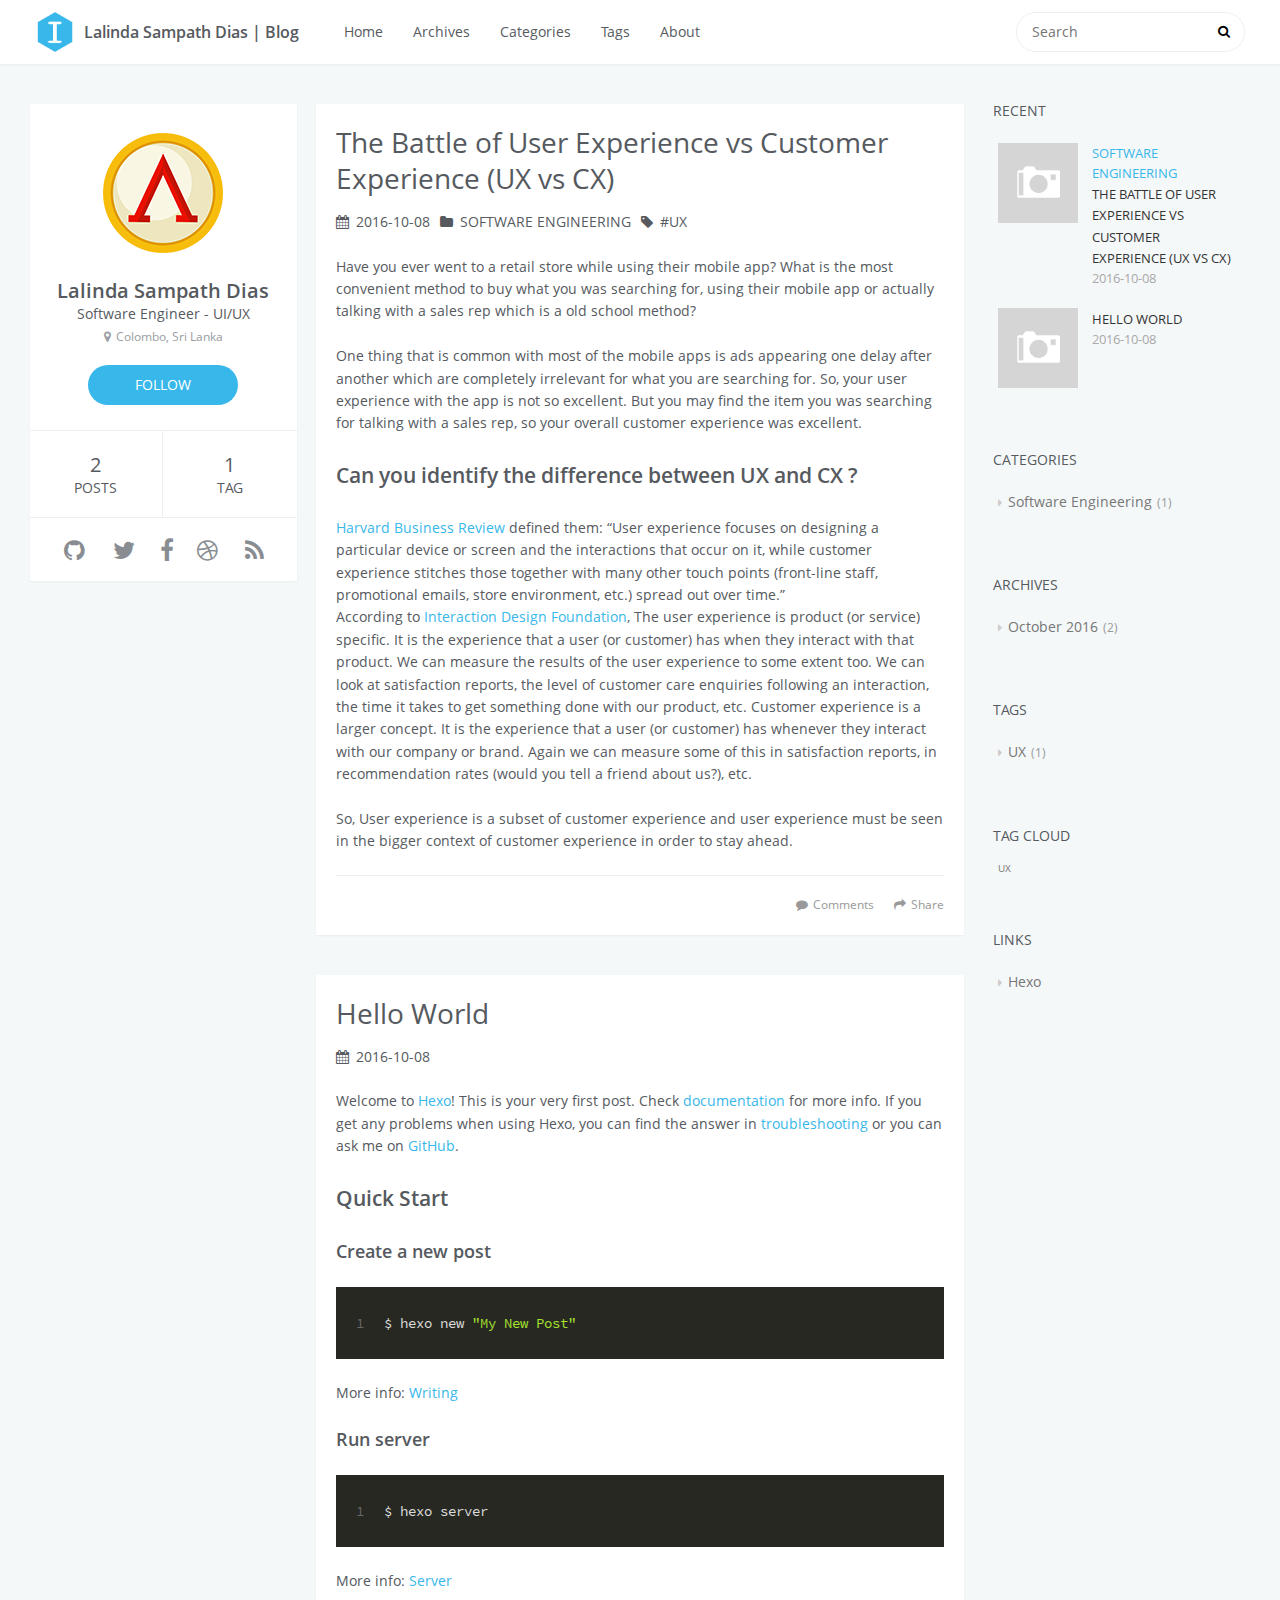
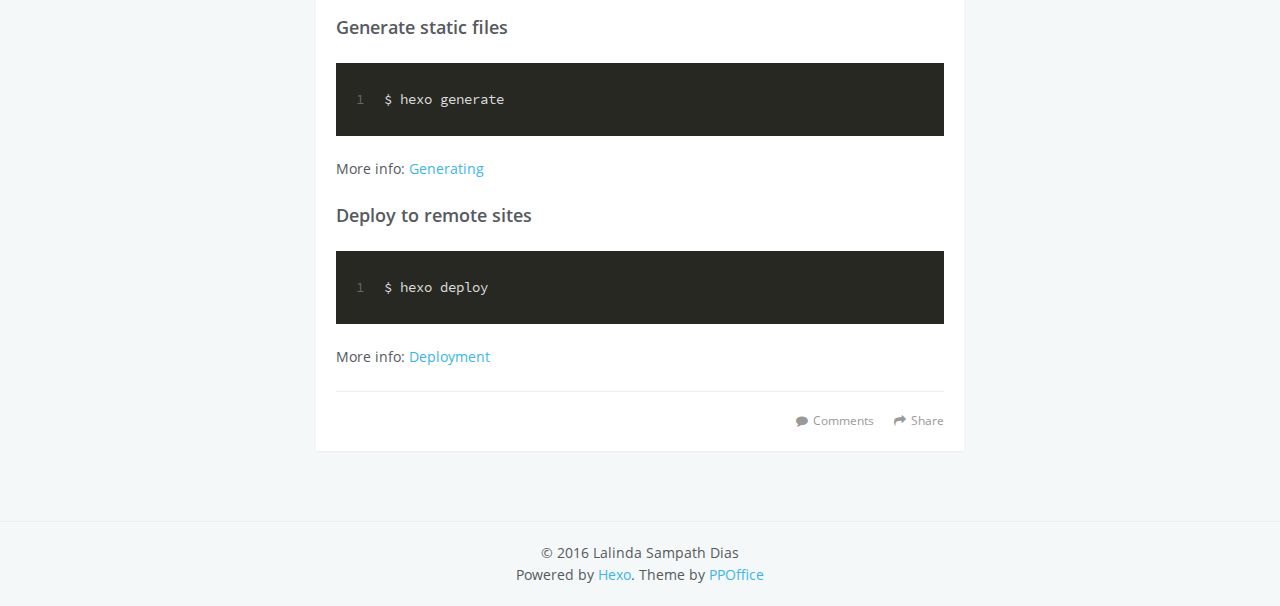
==== commit 76a29008: "Site updated: 2016-10-09 21:38:19" ====
--- a/index.html
+++ b/index.html
@@ -1,5 +1,5 @@
 <!DOCTYPE html>
-<html>
+<html lang=En>
 <head>
     <meta charset="utf-8">
     
@@ -74,7 +74,7 @@
             <div id="search-form-wrap">
 
     <form class="search-form">
-        <input type="text" class="ins-search-input search-form-input" placeholder="Rechercher" />
+        <input type="text" class="ins-search-input search-form-input" placeholder="Search" />
         <button type="submit" class="search-form-submit"></button>
     </form>
     <div class="ins-search">
@@ -93,9 +93,9 @@
 (function (window) {
     var INSIGHT_CONFIG = {
         TRANSLATION: {
-            POSTS: 'Articles',
+            POSTS: 'Posts',
             PAGES: 'Pages',
-            CATEGORIES: 'Catégories',
+            CATEGORIES: 'Categories',
             TAGS: 'Tags',
             UNTITLED: '(Untitled)',
         },
@@ -127,7 +127,7 @@
                 <td>
                     
     <div class="search-form">
-        <input type="text" class="ins-search-input search-form-input" placeholder="Rechercher" />
+        <input type="text" class="ins-search-input search-form-input" placeholder="Search" />
     </div>
 
                 </td>
@@ -147,16 +147,16 @@
             <h2 id="name">Lalinda Sampath Dias</h2>
             <h3 id="title">Software Engineer - UI/UX</h3>
             <span id="location"><i class="fa fa-map-marker"></i>Colombo, Sri Lanka</span>
-            <a id="follow" target="_blank" href="https://github.com/LalindaSampath">SUIVRE</a>
+            <a id="follow" target="_blank" href="https://github.com/LalindaSampath">FOLLOW</a>
         </div>
         <div class="article-info profile-block">
             <div class="article-info-block">
                 2
-                <span>Articles</span>
+                <span>posts</span>
             </div>
             <div class="article-info-block">
                 1
-                <span>Tag</span>
+                <span>tag</span>
             </div>
         </div>
         
@@ -261,7 +261,7 @@
 
 </div>
 
-    <a data-url="http://yoursite.com/2016/10/08/The-Battle-of-User-Experience-vs-Customer-Experience-UX-vs-CX/" data-id="ciu1eson30001l4pvk1k3dsfb" class="article-share-link"><i class="fa fa-share"></i>Partager</a>
+    <a data-url="http://yoursite.com/2016/10/08/The-Battle-of-User-Experience-vs-Customer-Experience-UX-vs-CX/" data-id="ciu2tptq5000190pvidkzqu04" class="article-share-link"><i class="fa fa-share"></i>Share</a>
 <script>
     (function ($) {
         // Prevent duplicate binding
@@ -329,7 +329,7 @@
 
             
     
-        <a href="http://yoursite.com/2016/10/08/The-Battle-of-User-Experience-vs-Customer-Experience-UX-vs-CX/#comments" class="article-comment-link disqus-comment-count" data-disqus-url="http://yoursite.com/2016/10/08/The-Battle-of-User-Experience-vs-Customer-Experience-UX-vs-CX/">Commentaires</a>
+        <a href="http://yoursite.com/2016/10/08/The-Battle-of-User-Experience-vs-Customer-Experience-UX-vs-CX/#comments" class="article-comment-link disqus-comment-count" data-disqus-url="http://yoursite.com/2016/10/08/The-Battle-of-User-Experience-vs-Customer-Experience-UX-vs-CX/">Comments</a>
     
 
         </footer>
@@ -391,7 +391,7 @@
 
 </div>
 
-    <a data-url="http://yoursite.com/2016/10/08/hello-world/" data-id="ciu1esom80000l4pv8t9jto9i" class="article-share-link"><i class="fa fa-share"></i>Partager</a>
+    <a data-url="http://yoursite.com/2016/10/08/hello-world/" data-id="ciu2tptpa000090pvjg4h22hx" class="article-share-link"><i class="fa fa-share"></i>Share</a>
 <script>
     (function ($) {
         // Prevent duplicate binding
@@ -459,7 +459,7 @@
 
             
     
-        <a href="http://yoursite.com/2016/10/08/hello-world/#comments" class="article-comment-link disqus-comment-count" data-disqus-url="http://yoursite.com/2016/10/08/hello-world/">Commentaires</a>
+        <a href="http://yoursite.com/2016/10/08/hello-world/#comments" class="article-comment-link disqus-comment-count" data-disqus-url="http://yoursite.com/2016/10/08/hello-world/">Comments</a>
     
 
         </footer>
@@ -474,7 +474,7 @@
    
         
     <div class="widget-wrap">
-        <h3 class="widget-title">Récents</h3>
+        <h3 class="widget-title">recent</h3>
         <div class="widget">
             <ul id="recent-post" class="">
                 
@@ -523,7 +523,7 @@
     
         
     <div class="widget-wrap">
-        <h3 class="widget-title">Catégories</h3>
+        <h3 class="widget-title">categories</h3>
         <div class="widget">
             <ul class="category-list"><li class="category-list-item"><a class="category-list-link" href="/categories/Software-Engineering/">Software Engineering</a><span class="category-list-count">1</span></li></ul>
         </div>
@@ -532,7 +532,7 @@
     
         
     <div class="widget-wrap">
-        <h3 class="widget-title">Archives</h3>
+        <h3 class="widget-title">archives</h3>
         <div class="widget">
             <ul class="archive-list"><li class="archive-list-item"><a class="archive-list-link" href="/archives/2016/10/">October 2016</a><span class="archive-list-count">2</span></li></ul>
         </div>
@@ -541,7 +541,7 @@
     
         
     <div class="widget-wrap">
-        <h3 class="widget-title">Tags</h3>
+        <h3 class="widget-title">tags</h3>
         <div class="widget">
             <ul class="tag-list"><li class="tag-list-item"><a class="tag-list-link" href="/tags/UX/">UX</a><span class="tag-list-count">1</span></li></ul>
         </div>
@@ -550,7 +550,7 @@
     
         
     <div class="widget-wrap">
-        <h3 class="widget-title">Nuage de tags</h3>
+        <h3 class="widget-title">tag cloud</h3>
         <div class="widget tagcloud">
             <a href="/tags/UX/" style="font-size: 10px;">UX</a>
         </div>
@@ -559,7 +559,7 @@
     
         
     <div class="widget-wrap widget-list">
-        <h3 class="widget-title">Liens</h3>
+        <h3 class="widget-title">links</h3>
         <div class="widget">
             <ul>
                 
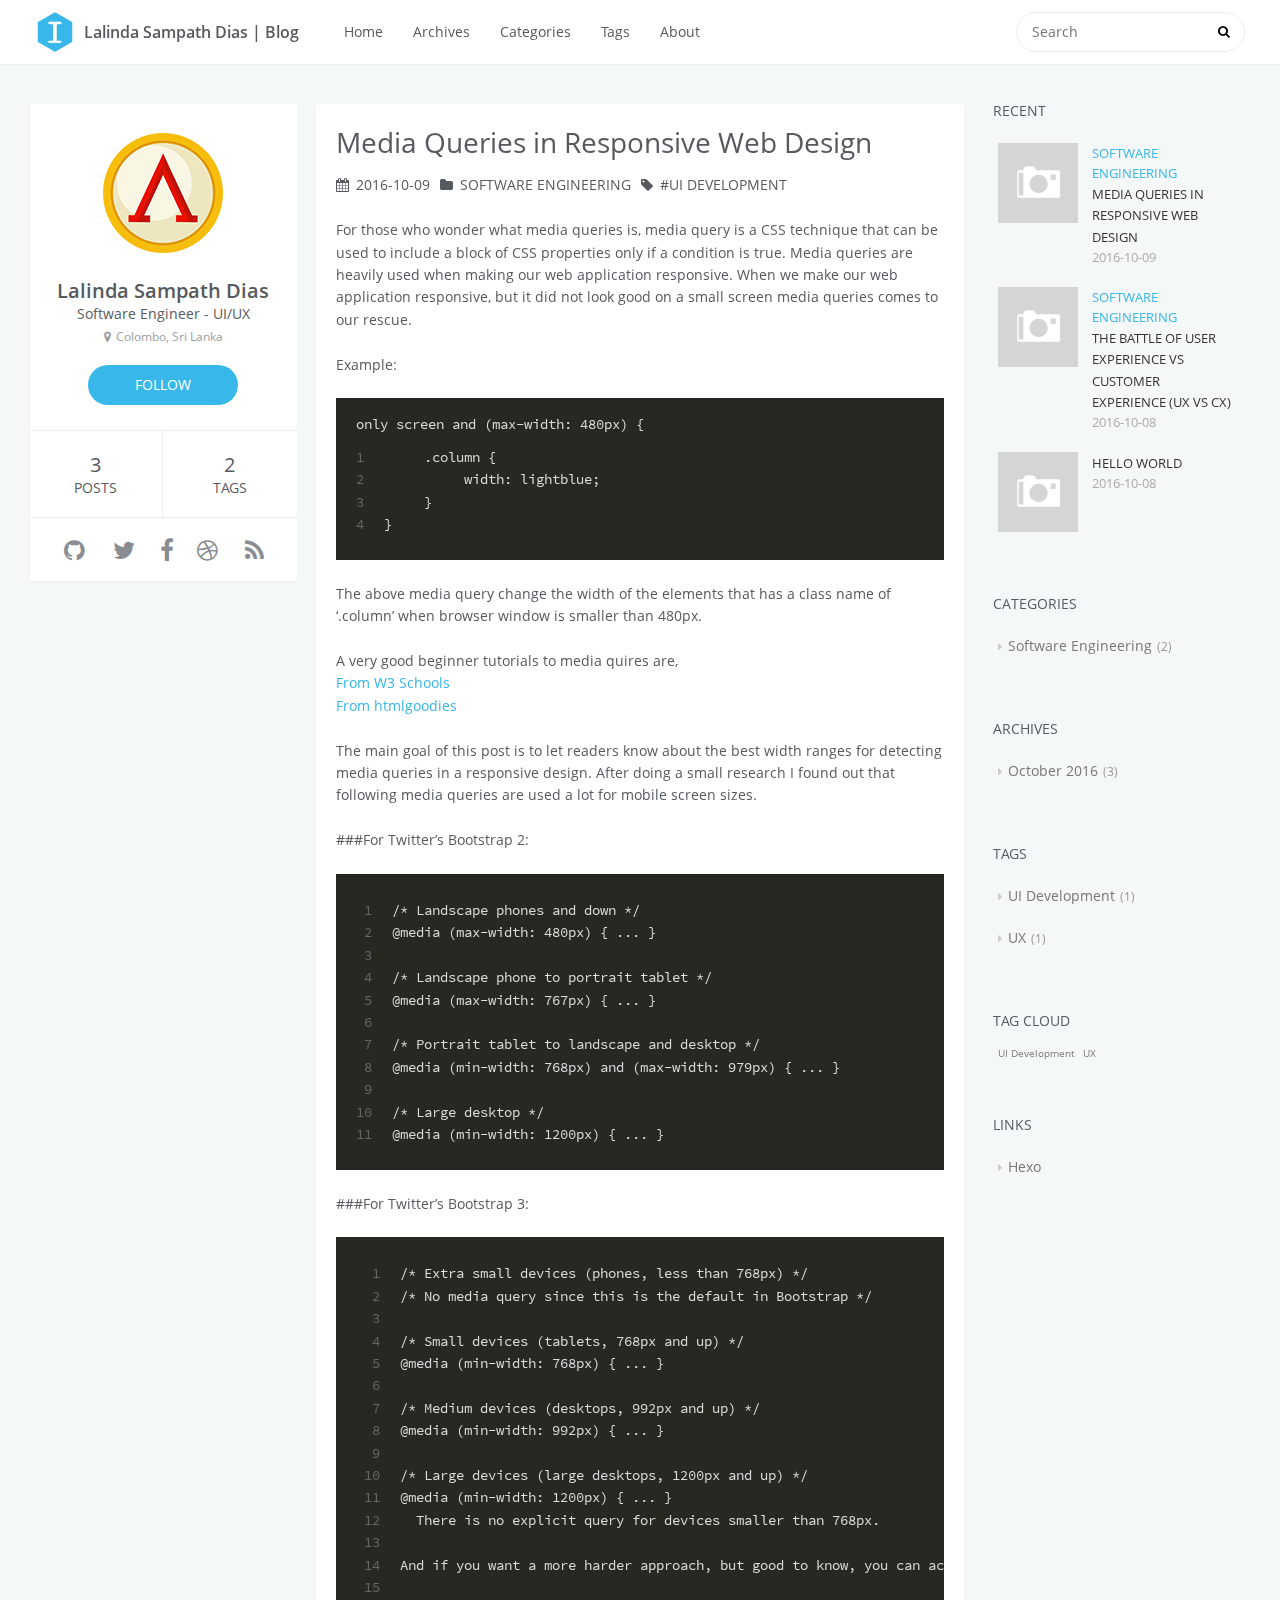
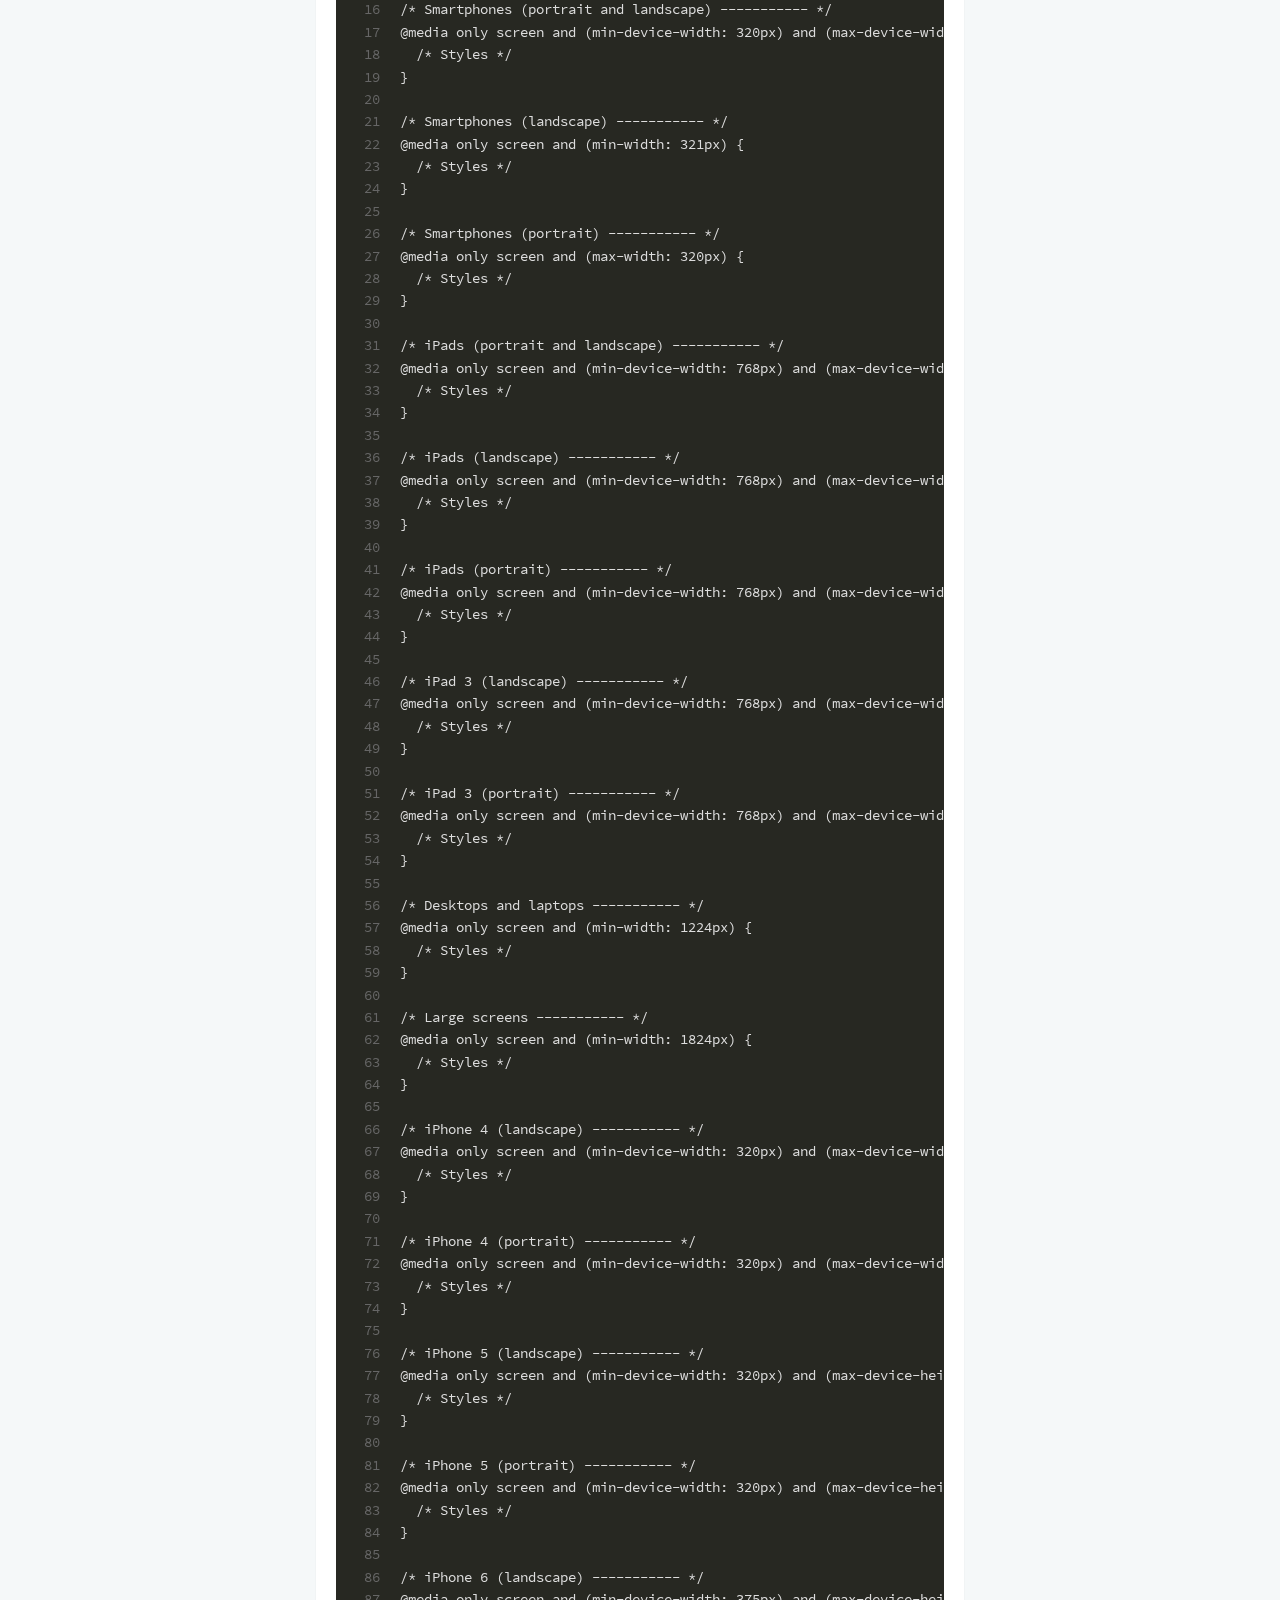
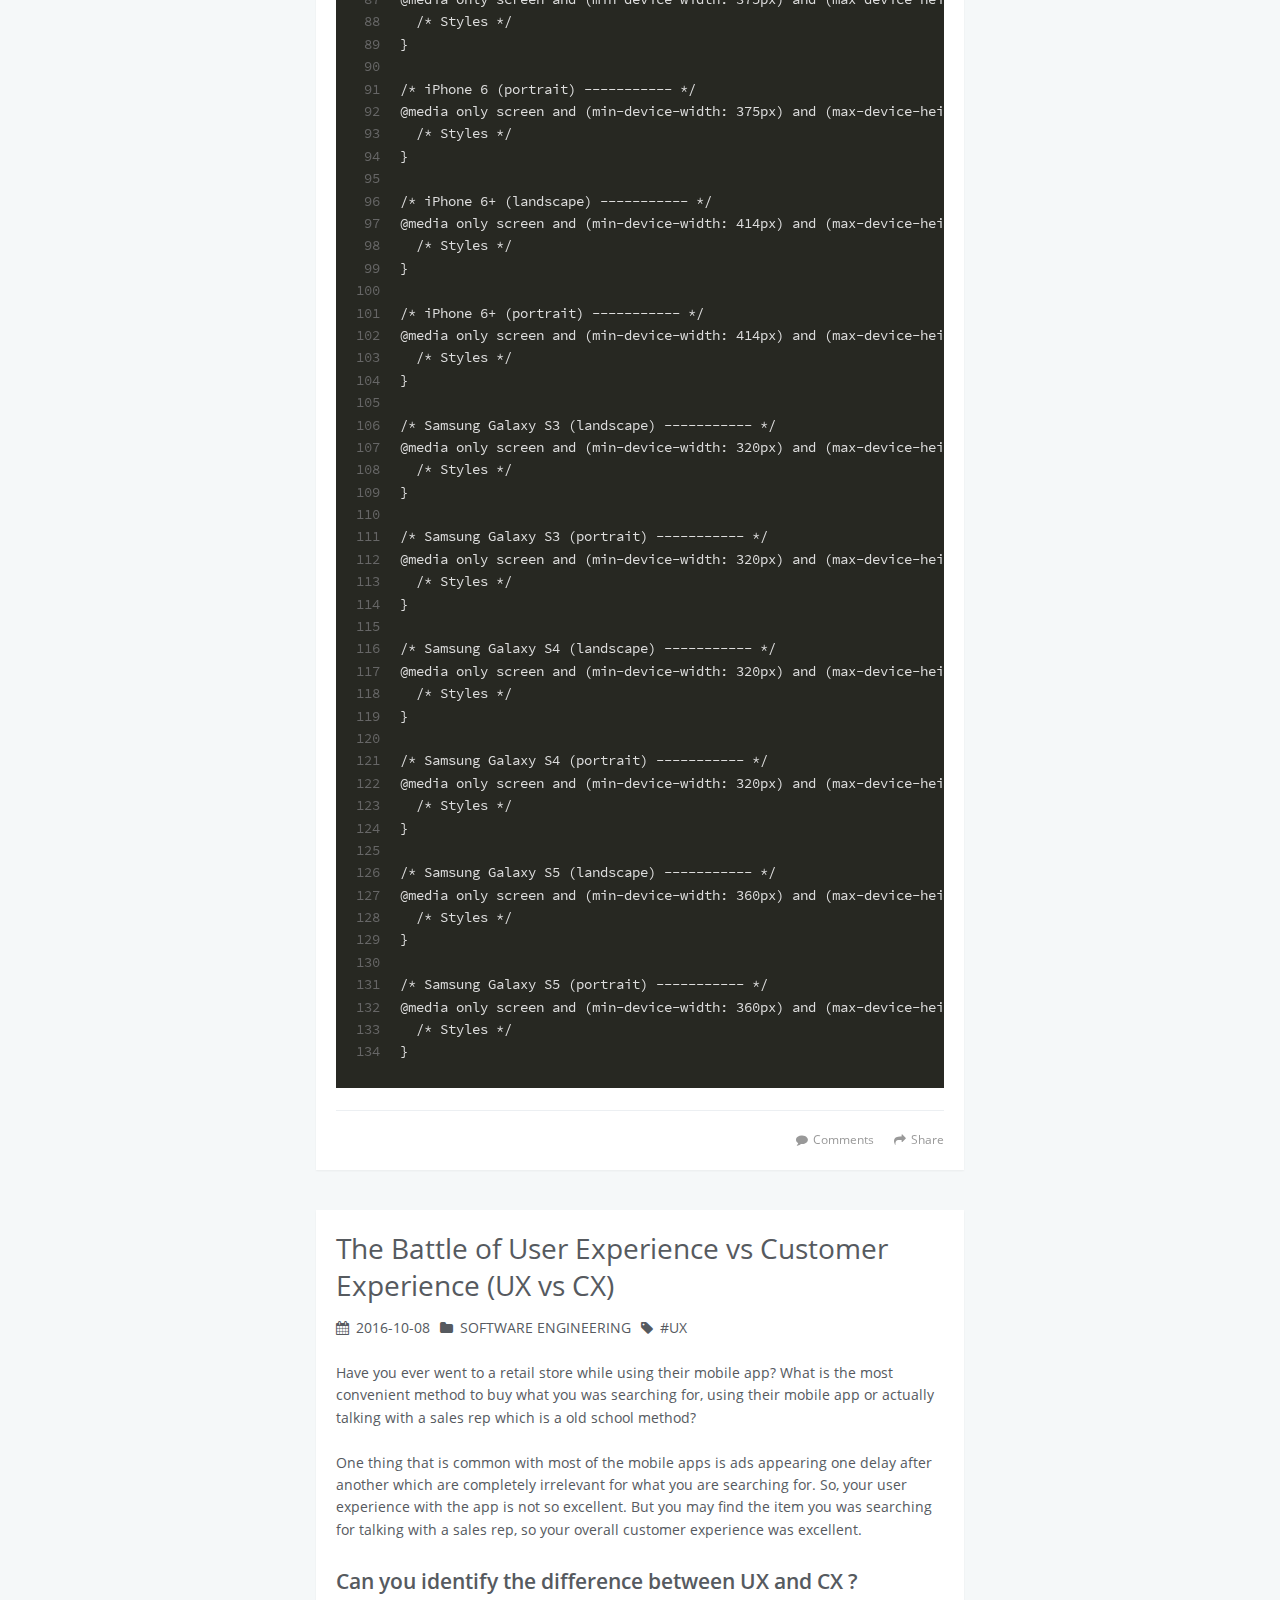
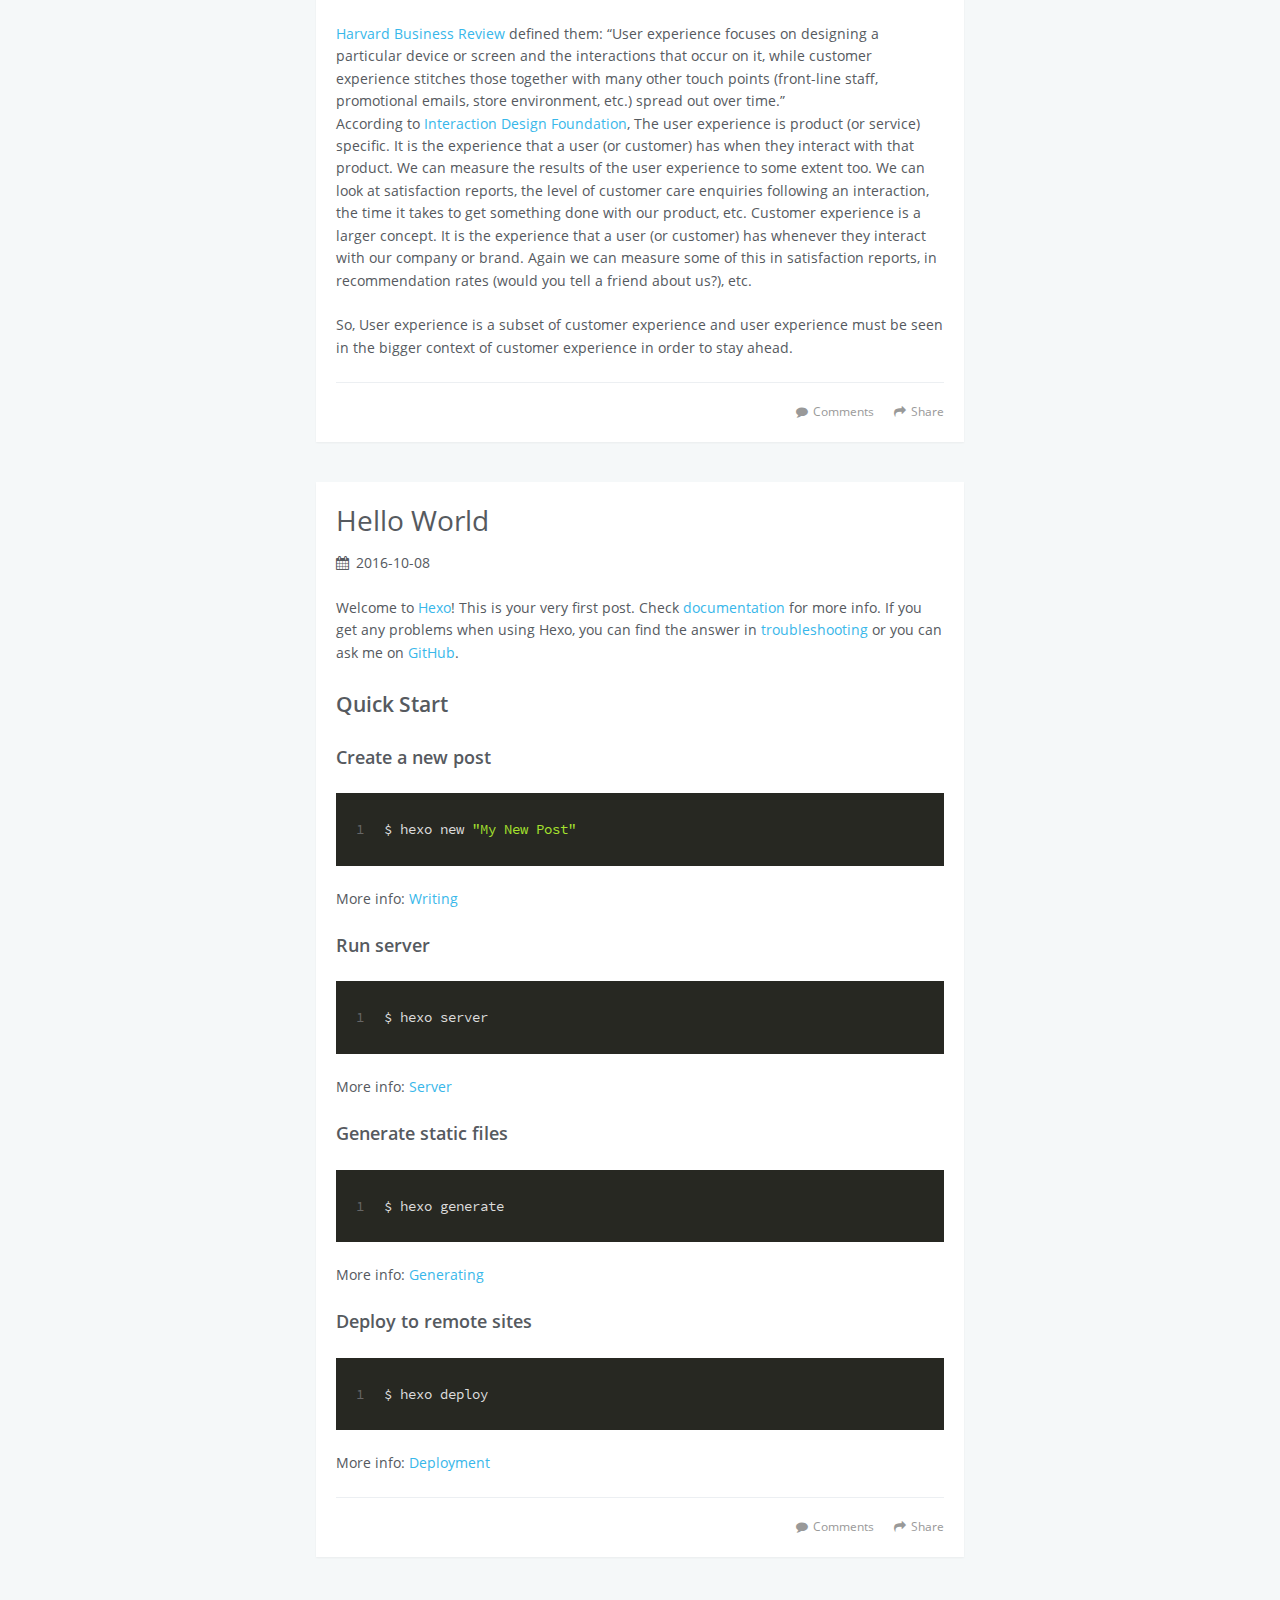
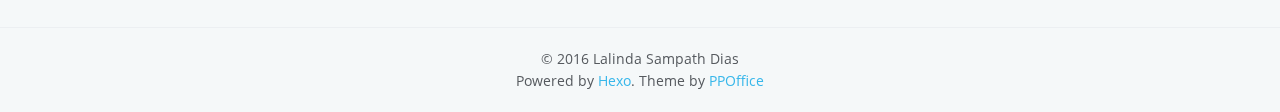
==== commit 85c109c1: "Site updated: 2016-10-10 21:00:56" ====
--- a/index.html
+++ b/index.html
@@ -151,12 +151,12 @@
         </div>
         <div class="article-info profile-block">
             <div class="article-info-block">
-                2
+                3
                 <span>posts</span>
             </div>
             <div class="article-info-block">
-                1
-                <span>tag</span>
+                2
+                <span>tags</span>
             </div>
         </div>
         
@@ -204,7 +204,7 @@
 
             
             <section id="main">
-    <article id="post-The-Battle-of-User-Experience-vs-Customer-Experience-UX-vs-CX" class="article article-type-post" itemscope itemprop="blogPost">
+    <article id="post-Media-Queries-in-Responsive-Web-Design" class="article article-type-post" itemscope itemprop="blogPost">
     <div class="article-inner">
         
         
@@ -212,7 +212,7 @@
                 
     
         <h1 itemprop="name">
-            <a class="article-title" href="/2016/10/08/The-Battle-of-User-Experience-vs-Customer-Experience-UX-vs-CX/">The Battle of User Experience vs Customer Experience (UX vs CX)</a>
+            <a class="article-title" href="/2016/10/09/Media-Queries-in-Responsive-Web-Design/">Media Queries in Responsive Web Design</a>
         </h1>
     
 
@@ -221,8 +221,8 @@
                         
     <div class="article-date">
         <i class="fa fa-calendar"></i>
-        <a href="/2016/10/08/The-Battle-of-User-Experience-vs-Customer-Experience-UX-vs-CX/">
-            <time datetime="2016-10-08T16:20:32.000Z" itemprop="datePublished">2016-10-08</time>
+        <a href="/2016/10/09/Media-Queries-in-Responsive-Web-Design/">
+            <time datetime="2016-10-09T16:09:27.000Z" itemprop="datePublished">2016-10-09</time>
         </a>
     </div>
 
@@ -236,7 +236,7 @@
                         
     <div class="article-tag">
         <i class="fa fa-tag"></i>
-        <a class="tag-link" href="/tags/UX/">UX</a>
+        <a class="tag-link" href="/tags/UI-Development/">UI Development</a>
     </div>
 
                     </div>
@@ -247,10 +247,13 @@
         <div class="article-entry" itemprop="articleBody">
         
             
-            <p>Have you ever went to a retail store while using their mobile app? What is the most convenient method to buy what you was searching for, using their mobile app or actually talking with a sales rep which is a old school method?</p>
-<p>One thing that is common with most of the mobile apps is ads appearing one delay after another which are completely irrelevant for what you are searching for. So, your user experience with the app is not so excellent. But you may find the item you was searching for talking with a sales rep, so your overall customer experience was excellent. </p>
-<h2 id="Can-you-identify-the-difference-between-UX-and-CX"><a href="#Can-you-identify-the-difference-between-UX-and-CX" class="headerlink" title="Can you identify the difference between UX and CX ?"></a>Can you identify the difference between UX and CX ?</h2><p><a href="https://hbr.org/2015/08/great-ux-doesnt-guarantee-a-great-customer-experience" target="_blank" rel="external">Harvard Business Review</a> defined them: “User experience focuses on designing a particular device or screen and the interactions that occur on it, while customer experience stitches those together with many other touch points (front-line staff, promotional emails, store environment, etc.) spread out over time.”<br>According to <a href="https://www.interaction-design.org/" target="_blank" rel="external">Interaction Design Foundation</a>, The user experience is product (or service) specific. It is the experience that a user (or customer) has when they interact with that product. We can measure the results of the user experience to some extent too. We can look at satisfaction reports, the level of customer care enquiries following an interaction, the time it takes to get something done with our product, etc. Customer experience is a larger concept. It is the experience that a user (or customer) has whenever they interact with our company or brand. Again we can measure some of this in satisfaction reports, in recommendation rates (would you tell a friend about us?), etc.</p>
-<p>So, User experience is a subset of customer experience and user experience must be seen in the bigger context of customer experience in order to stay ahead.</p>
+            <p>For those who wonder what media queries is, media query is a CSS technique that can be used to include a block of CSS properties only if a condition is true. Media queries are heavily used when making our web application responsive. When we make our web application responsive, but it did not look good on a small screen media queries comes to our rescue.</p>
+<p>Example:<br>      <figure class="highlight plain"><figcaption><span>only screen and (max-width: 480px) &#123;</span></figcaption><table><tr><td class="gutter"><pre><div class="line">1</div><div class="line">2</div><div class="line">3</div><div class="line">4</div></pre></td><td class="code"><pre><div class="line">     .column &#123;</div><div class="line">          width: lightblue;</div><div class="line">     &#125;</div><div class="line">&#125;</div></pre></td></tr></table></figure></p>
+<p>The above media query change the width of the elements that has a class name of ‘.column’ when browser window is smaller than 480px.  </p>
+<p>A very good beginner tutorials to media quires are,<br><a href="http://www.w3schools.com/css/css_rwd_mediaqueries.asp" target="_blank" rel="external">From W3 Schools</a><br><a href="http://www.htmlgoodies.com/html5/tutorials/an-introduction-to-css3-media-queries.html#fbid=IxWVFO5Wfo5" target="_blank" rel="external">From htmlgoodies</a></p>
+<p>The main goal of this post is to let readers know about the best width ranges for detecting media queries in a responsive design. After doing a small research I found out that following media queries are used a lot for mobile screen sizes. </p>
+<p>###For Twitter’s Bootstrap 2:<br><figure class="highlight plain"><table><tr><td class="gutter"><pre><div class="line">1</div><div class="line">2</div><div class="line">3</div><div class="line">4</div><div class="line">5</div><div class="line">6</div><div class="line">7</div><div class="line">8</div><div class="line">9</div><div class="line">10</div><div class="line">11</div></pre></td><td class="code"><pre><div class="line">/* Landscape phones and down */</div><div class="line">@media (max-width: 480px) &#123; ... &#125;</div><div class="line"></div><div class="line">/* Landscape phone to portrait tablet */</div><div class="line">@media (max-width: 767px) &#123; ... &#125;</div><div class="line"></div><div class="line">/* Portrait tablet to landscape and desktop */</div><div class="line">@media (min-width: 768px) and (max-width: 979px) &#123; ... &#125;</div><div class="line"></div><div class="line">/* Large desktop */</div><div class="line">@media (min-width: 1200px) &#123; ... &#125;</div></pre></td></tr></table></figure></p>
+<p>###For Twitter’s Bootstrap 3:<br><figure class="highlight plain"><table><tr><td class="gutter"><pre><div class="line">1</div><div class="line">2</div><div class="line">3</div><div class="line">4</div><div class="line">5</div><div class="line">6</div><div class="line">7</div><div class="line">8</div><div class="line">9</div><div class="line">10</div><div class="line">11</div><div class="line">12</div><div class="line">13</div><div class="line">14</div><div class="line">15</div><div class="line">16</div><div class="line">17</div><div class="line">18</div><div class="line">19</div><div class="line">20</div><div class="line">21</div><div class="line">22</div><div class="line">23</div><div class="line">24</div><div class="line">25</div><div class="line">26</div><div class="line">27</div><div class="line">28</div><div class="line">29</div><div class="line">30</div><div class="line">31</div><div class="line">32</div><div class="line">33</div><div class="line">34</div><div class="line">35</div><div class="line">36</div><div class="line">37</div><div class="line">38</div><div class="line">39</div><div class="line">40</div><div class="line">41</div><div class="line">42</div><div class="line">43</div><div class="line">44</div><div class="line">45</div><div class="line">46</div><div class="line">47</div><div class="line">48</div><div class="line">49</div><div class="line">50</div><div class="line">51</div><div class="line">52</div><div class="line">53</div><div class="line">54</div><div class="line">55</div><div class="line">56</div><div class="line">57</div><div class="line">58</div><div class="line">59</div><div class="line">60</div><div class="line">61</div><div class="line">62</div><div class="line">63</div><div class="line">64</div><div class="line">65</div><div class="line">66</div><div class="line">67</div><div class="line">68</div><div class="line">69</div><div class="line">70</div><div class="line">71</div><div class="line">72</div><div class="line">73</div><div class="line">74</div><div class="line">75</div><div class="line">76</div><div class="line">77</div><div class="line">78</div><div class="line">79</div><div class="line">80</div><div class="line">81</div><div class="line">82</div><div class="line">83</div><div class="line">84</div><div class="line">85</div><div class="line">86</div><div class="line">87</div><div class="line">88</div><div class="line">89</div><div class="line">90</div><div class="line">91</div><div class="line">92</div><div class="line">93</div><div class="line">94</div><div class="line">95</div><div class="line">96</div><div class="line">97</div><div class="line">98</div><div class="line">99</div><div class="line">100</div><div class="line">101</div><div class="line">102</div><div class="line">103</div><div class="line">104</div><div class="line">105</div><div class="line">106</div><div class="line">107</div><div class="line">108</div><div class="line">109</div><div class="line">110</div><div class="line">111</div><div class="line">112</div><div class="line">113</div><div class="line">114</div><div class="line">115</div><div class="line">116</div><div class="line">117</div><div class="line">118</div><div class="line">119</div><div class="line">120</div><div class="line">121</div><div class="line">122</div><div class="line">123</div><div class="line">124</div><div class="line">125</div><div class="line">126</div><div class="line">127</div><div class="line">128</div><div class="line">129</div><div class="line">130</div><div class="line">131</div><div class="line">132</div><div class="line">133</div><div class="line">134</div></pre></td><td class="code"><pre><div class="line">/* Extra small devices (phones, less than 768px) */</div><div class="line">/* No media query since this is the default in Bootstrap */</div><div class="line"></div><div class="line">/* Small devices (tablets, 768px and up) */</div><div class="line">@media (min-width: 768px) &#123; ... &#125;</div><div class="line"></div><div class="line">/* Medium devices (desktops, 992px and up) */</div><div class="line">@media (min-width: 992px) &#123; ... &#125;</div><div class="line"></div><div class="line">/* Large devices (large desktops, 1200px and up) */</div><div class="line">@media (min-width: 1200px) &#123; ... &#125;</div><div class="line">  There is no explicit query for devices smaller than 768px. </div><div class="line"></div><div class="line">And if you want a more harder approach, but good to know, you can accommodate all of following media queries when designing a responsive mobile site</div><div class="line"></div><div class="line">/* Smartphones (portrait and landscape) ----------- */</div><div class="line">@media only screen and (min-device-width: 320px) and (max-device-width: 480px) &#123;</div><div class="line">  /* Styles */</div><div class="line">&#125;</div><div class="line"></div><div class="line">/* Smartphones (landscape) ----------- */</div><div class="line">@media only screen and (min-width: 321px) &#123;</div><div class="line">  /* Styles */</div><div class="line">&#125;</div><div class="line"></div><div class="line">/* Smartphones (portrait) ----------- */</div><div class="line">@media only screen and (max-width: 320px) &#123;</div><div class="line">  /* Styles */</div><div class="line">&#125;</div><div class="line"></div><div class="line">/* iPads (portrait and landscape) ----------- */</div><div class="line">@media only screen and (min-device-width: 768px) and (max-device-width: 1024px) &#123;</div><div class="line">  /* Styles */</div><div class="line">&#125;</div><div class="line"></div><div class="line">/* iPads (landscape) ----------- */</div><div class="line">@media only screen and (min-device-width: 768px) and (max-device-width: 1024px) and (orientation: landscape) &#123;</div><div class="line">  /* Styles */</div><div class="line">&#125;</div><div class="line"></div><div class="line">/* iPads (portrait) ----------- */</div><div class="line">@media only screen and (min-device-width: 768px) and (max-device-width: 1024px) and (orientation: portrait) &#123;</div><div class="line">  /* Styles */</div><div class="line">&#125;</div><div class="line"></div><div class="line">/* iPad 3 (landscape) ----------- */</div><div class="line">@media only screen and (min-device-width: 768px) and (max-device-width: 1024px) and (orientation: landscape) and (-webkit-min-device-pixel-ratio: 2) &#123;</div><div class="line">  /* Styles */</div><div class="line">&#125;</div><div class="line"></div><div class="line">/* iPad 3 (portrait) ----------- */</div><div class="line">@media only screen and (min-device-width: 768px) and (max-device-width: 1024px) and (orientation: portrait) and (-webkit-min-device-pixel-ratio: 2) &#123;</div><div class="line">  /* Styles */</div><div class="line">&#125;</div><div class="line"></div><div class="line">/* Desktops and laptops ----------- */</div><div class="line">@media only screen and (min-width: 1224px) &#123;</div><div class="line">  /* Styles */</div><div class="line">&#125;</div><div class="line"></div><div class="line">/* Large screens ----------- */</div><div class="line">@media only screen and (min-width: 1824px) &#123;</div><div class="line">  /* Styles */</div><div class="line">&#125;</div><div class="line"></div><div class="line">/* iPhone 4 (landscape) ----------- */</div><div class="line">@media only screen and (min-device-width: 320px) and (max-device-width: 480px) and (orientation: landscape) and (-webkit-min-device-pixel-ratio: 2) &#123;</div><div class="line">  /* Styles */</div><div class="line">&#125;</div><div class="line"></div><div class="line">/* iPhone 4 (portrait) ----------- */</div><div class="line">@media only screen and (min-device-width: 320px) and (max-device-width: 480px) and (orientation: portrait) and (-webkit-min-device-pixel-ratio: 2) &#123;</div><div class="line">  /* Styles */</div><div class="line">&#125;</div><div class="line"></div><div class="line">/* iPhone 5 (landscape) ----------- */</div><div class="line">@media only screen and (min-device-width: 320px) and (max-device-height: 568px) and (orientation: landscape) and (-webkit-device-pixel-ratio: 2) &#123;</div><div class="line">  /* Styles */</div><div class="line">&#125;</div><div class="line"></div><div class="line">/* iPhone 5 (portrait) ----------- */</div><div class="line">@media only screen and (min-device-width: 320px) and (max-device-height: 568px) and (orientation: portrait) and (-webkit-device-pixel-ratio: 2) &#123;</div><div class="line">  /* Styles */</div><div class="line">&#125;</div><div class="line"></div><div class="line">/* iPhone 6 (landscape) ----------- */</div><div class="line">@media only screen and (min-device-width: 375px) and (max-device-height: 667px) and (orientation: landscape) and (-webkit-device-pixel-ratio: 2) &#123;</div><div class="line">  /* Styles */</div><div class="line">&#125;</div><div class="line"></div><div class="line">/* iPhone 6 (portrait) ----------- */</div><div class="line">@media only screen and (min-device-width: 375px) and (max-device-height: 667px) and (orientation: portrait) and (-webkit-device-pixel-ratio: 2) &#123;</div><div class="line">  /* Styles */</div><div class="line">&#125;</div><div class="line"></div><div class="line">/* iPhone 6+ (landscape) ----------- */</div><div class="line">@media only screen and (min-device-width: 414px) and (max-device-height: 736px) and (orientation: landscape) and (-webkit-device-pixel-ratio: 2) &#123;</div><div class="line">  /* Styles */</div><div class="line">&#125;</div><div class="line"></div><div class="line">/* iPhone 6+ (portrait) ----------- */</div><div class="line">@media only screen and (min-device-width: 414px) and (max-device-height: 736px) and (orientation: portrait) and (-webkit-device-pixel-ratio: 2) &#123;</div><div class="line">  /* Styles */</div><div class="line">&#125;</div><div class="line"></div><div class="line">/* Samsung Galaxy S3 (landscape) ----------- */</div><div class="line">@media only screen and (min-device-width: 320px) and (max-device-height: 640px) and (orientation: landscape) and (-webkit-device-pixel-ratio: 2) &#123;</div><div class="line">  /* Styles */</div><div class="line">&#125;</div><div class="line"></div><div class="line">/* Samsung Galaxy S3 (portrait) ----------- */</div><div class="line">@media only screen and (min-device-width: 320px) and (max-device-height: 640px) and (orientation: portrait) and (-webkit-device-pixel-ratio: 2) &#123;</div><div class="line">  /* Styles */</div><div class="line">&#125;</div><div class="line"></div><div class="line">/* Samsung Galaxy S4 (landscape) ----------- */</div><div class="line">@media only screen and (min-device-width: 320px) and (max-device-height: 640px) and (orientation: landscape) and (-webkit-device-pixel-ratio: 3) &#123;</div><div class="line">  /* Styles */</div><div class="line">&#125;</div><div class="line"></div><div class="line">/* Samsung Galaxy S4 (portrait) ----------- */</div><div class="line">@media only screen and (min-device-width: 320px) and (max-device-height: 640px) and (orientation: portrait) and (-webkit-device-pixel-ratio: 3) &#123;</div><div class="line">  /* Styles */</div><div class="line">&#125;</div><div class="line"></div><div class="line">/* Samsung Galaxy S5 (landscape) ----------- */</div><div class="line">@media only screen and (min-device-width: 360px) and (max-device-height: 640px) and (orientation: landscape) and (-webkit-device-pixel-ratio: 3) &#123;</div><div class="line">  /* Styles */</div><div class="line">&#125;</div><div class="line"></div><div class="line">/* Samsung Galaxy S5 (portrait) ----------- */</div><div class="line">@media only screen and (min-device-width: 360px) and (max-device-height: 640px) and (orientation: portrait) and (-webkit-device-pixel-ratio: 3) &#123;</div><div class="line">  /* Styles */</div><div class="line">&#125;</div></pre></td></tr></table></figure></p>
 
         
         </div>
@@ -261,7 +264,7 @@
 
 </div>
 
-    <a data-url="http://yoursite.com/2016/10/08/The-Battle-of-User-Experience-vs-Customer-Experience-UX-vs-CX/" data-id="ciu2tptq5000190pvidkzqu04" class="article-share-link"><i class="fa fa-share"></i>Share</a>
+    <a data-url="http://yoursite.com/2016/10/09/Media-Queries-in-Responsive-Web-Design/" data-id="ciu47h88e00003wpv3qur8v0n" class="article-share-link"><i class="fa fa-share"></i>Share</a>
 <script>
     (function ($) {
         // Prevent duplicate binding
@@ -329,7 +332,7 @@
 
             
     
-        <a href="http://yoursite.com/2016/10/08/The-Battle-of-User-Experience-vs-Customer-Experience-UX-vs-CX/#comments" class="article-comment-link disqus-comment-count" data-disqus-url="http://yoursite.com/2016/10/08/The-Battle-of-User-Experience-vs-Customer-Experience-UX-vs-CX/">Comments</a>
+        <a href="http://yoursite.com/2016/10/09/Media-Queries-in-Responsive-Web-Design/#comments" class="article-comment-link disqus-comment-count" data-disqus-url="http://yoursite.com/2016/10/09/Media-Queries-in-Responsive-Web-Design/">Comments</a>
     
 
         </footer>
@@ -339,7 +342,7 @@
 
 
 
-    <article id="post-hello-world" class="article article-type-post" itemscope itemprop="blogPost">
+    <article id="post-The-Battle-of-User-Experience-vs-Customer-Experience-UX-vs-CX" class="article article-type-post" itemscope itemprop="blogPost">
     <div class="article-inner">
         
         
@@ -347,7 +350,7 @@
                 
     
         <h1 itemprop="name">
-            <a class="article-title" href="/2016/10/08/hello-world/">Hello World</a>
+            <a class="article-title" href="/2016/10/08/The-Battle-of-User-Experience-vs-Customer-Experience-UX-vs-CX/">The Battle of User Experience vs Customer Experience (UX vs CX)</a>
         </h1>
     
 
@@ -356,14 +359,24 @@
                         
     <div class="article-date">
         <i class="fa fa-calendar"></i>
-        <a href="/2016/10/08/hello-world/">
-            <time datetime="2016-10-08T12:03:50.158Z" itemprop="datePublished">2016-10-08</time>
+        <a href="/2016/10/08/The-Battle-of-User-Experience-vs-Customer-Experience-UX-vs-CX/">
+            <time datetime="2016-10-08T16:20:32.000Z" itemprop="datePublished">2016-10-08</time>
         </a>
     </div>
 
 
                         
-                        
+    <div class="article-category">
+    	<i class="fa fa-folder"></i>
+        <a class="article-category-link" href="/categories/Software-Engineering/">Software Engineering</a>
+    </div>
+
+                        
+    <div class="article-tag">
+        <i class="fa fa-tag"></i>
+        <a class="tag-link" href="/tags/UX/">UX</a>
+    </div>
+
                     </div>
                 
             </header>
@@ -372,15 +385,10 @@
         <div class="article-entry" itemprop="articleBody">
         
             
-            <p>Welcome to <a href="https://hexo.io/" target="_blank" rel="external">Hexo</a>! This is your very first post. Check <a href="https://hexo.io/docs/" target="_blank" rel="external">documentation</a> for more info. If you get any problems when using Hexo, you can find the answer in <a href="https://hexo.io/docs/troubleshooting.html" target="_blank" rel="external">troubleshooting</a> or you can ask me on <a href="https://github.com/hexojs/hexo/issues" target="_blank" rel="external">GitHub</a>.</p>
-<h2 id="Quick-Start"><a href="#Quick-Start" class="headerlink" title="Quick Start"></a>Quick Start</h2><h3 id="Create-a-new-post"><a href="#Create-a-new-post" class="headerlink" title="Create a new post"></a>Create a new post</h3><figure class="highlight bash"><table><tr><td class="gutter"><pre><div class="line">1</div></pre></td><td class="code"><pre><div class="line">$ hexo new <span class="string">"My New Post"</span></div></pre></td></tr></table></figure>
-<p>More info: <a href="https://hexo.io/docs/writing.html" target="_blank" rel="external">Writing</a></p>
-<h3 id="Run-server"><a href="#Run-server" class="headerlink" title="Run server"></a>Run server</h3><figure class="highlight bash"><table><tr><td class="gutter"><pre><div class="line">1</div></pre></td><td class="code"><pre><div class="line">$ hexo server</div></pre></td></tr></table></figure>
-<p>More info: <a href="https://hexo.io/docs/server.html" target="_blank" rel="external">Server</a></p>
-<h3 id="Generate-static-files"><a href="#Generate-static-files" class="headerlink" title="Generate static files"></a>Generate static files</h3><figure class="highlight bash"><table><tr><td class="gutter"><pre><div class="line">1</div></pre></td><td class="code"><pre><div class="line">$ hexo generate</div></pre></td></tr></table></figure>
-<p>More info: <a href="https://hexo.io/docs/generating.html" target="_blank" rel="external">Generating</a></p>
-<h3 id="Deploy-to-remote-sites"><a href="#Deploy-to-remote-sites" class="headerlink" title="Deploy to remote sites"></a>Deploy to remote sites</h3><figure class="highlight bash"><table><tr><td class="gutter"><pre><div class="line">1</div></pre></td><td class="code"><pre><div class="line">$ hexo deploy</div></pre></td></tr></table></figure>
-<p>More info: <a href="https://hexo.io/docs/deployment.html" target="_blank" rel="external">Deployment</a></p>
+            <p>Have you ever went to a retail store while using their mobile app? What is the most convenient method to buy what you was searching for, using their mobile app or actually talking with a sales rep which is a old school method?</p>
+<p>One thing that is common with most of the mobile apps is ads appearing one delay after another which are completely irrelevant for what you are searching for. So, your user experience with the app is not so excellent. But you may find the item you was searching for talking with a sales rep, so your overall customer experience was excellent. </p>
+<h2 id="Can-you-identify-the-difference-between-UX-and-CX"><a href="#Can-you-identify-the-difference-between-UX-and-CX" class="headerlink" title="Can you identify the difference between UX and CX ?"></a>Can you identify the difference between UX and CX ?</h2><p><a href="https://hbr.org/2015/08/great-ux-doesnt-guarantee-a-great-customer-experience" target="_blank" rel="external">Harvard Business Review</a> defined them: “User experience focuses on designing a particular device or screen and the interactions that occur on it, while customer experience stitches those together with many other touch points (front-line staff, promotional emails, store environment, etc.) spread out over time.”<br>According to <a href="https://www.interaction-design.org/" target="_blank" rel="external">Interaction Design Foundation</a>, The user experience is product (or service) specific. It is the experience that a user (or customer) has when they interact with that product. We can measure the results of the user experience to some extent too. We can look at satisfaction reports, the level of customer care enquiries following an interaction, the time it takes to get something done with our product, etc. Customer experience is a larger concept. It is the experience that a user (or customer) has whenever they interact with our company or brand. Again we can measure some of this in satisfaction reports, in recommendation rates (would you tell a friend about us?), etc.</p>
+<p>So, User experience is a subset of customer experience and user experience must be seen in the bigger context of customer experience in order to stay ahead.</p>
 
         
         </div>
@@ -391,7 +399,7 @@
 
 </div>
 
-    <a data-url="http://yoursite.com/2016/10/08/hello-world/" data-id="ciu2tptpa000090pvjg4h22hx" class="article-share-link"><i class="fa fa-share"></i>Share</a>
+    <a data-url="http://yoursite.com/2016/10/08/The-Battle-of-User-Experience-vs-Customer-Experience-UX-vs-CX/" data-id="ciu47h89900013wpv76fua70a" class="article-share-link"><i class="fa fa-share"></i>Share</a>
 <script>
     (function ($) {
         // Prevent duplicate binding
@@ -459,6 +467,136 @@
 
             
     
+        <a href="http://yoursite.com/2016/10/08/The-Battle-of-User-Experience-vs-Customer-Experience-UX-vs-CX/#comments" class="article-comment-link disqus-comment-count" data-disqus-url="http://yoursite.com/2016/10/08/The-Battle-of-User-Experience-vs-Customer-Experience-UX-vs-CX/">Comments</a>
+    
+
+        </footer>
+    </div>
+    
+</article>
+
+
+
+    <article id="post-hello-world" class="article article-type-post" itemscope itemprop="blogPost">
+    <div class="article-inner">
+        
+        
+            <header class="article-header">
+                
+    
+        <h1 itemprop="name">
+            <a class="article-title" href="/2016/10/08/hello-world/">Hello World</a>
+        </h1>
+    
+
+                
+                    <div class="article-meta">
+                        
+    <div class="article-date">
+        <i class="fa fa-calendar"></i>
+        <a href="/2016/10/08/hello-world/">
+            <time datetime="2016-10-08T12:03:50.158Z" itemprop="datePublished">2016-10-08</time>
+        </a>
+    </div>
+
+
+                        
+                        
+                    </div>
+                
+            </header>
+        
+        
+        <div class="article-entry" itemprop="articleBody">
+        
+            
+            <p>Welcome to <a href="https://hexo.io/" target="_blank" rel="external">Hexo</a>! This is your very first post. Check <a href="https://hexo.io/docs/" target="_blank" rel="external">documentation</a> for more info. If you get any problems when using Hexo, you can find the answer in <a href="https://hexo.io/docs/troubleshooting.html" target="_blank" rel="external">troubleshooting</a> or you can ask me on <a href="https://github.com/hexojs/hexo/issues" target="_blank" rel="external">GitHub</a>.</p>
+<h2 id="Quick-Start"><a href="#Quick-Start" class="headerlink" title="Quick Start"></a>Quick Start</h2><h3 id="Create-a-new-post"><a href="#Create-a-new-post" class="headerlink" title="Create a new post"></a>Create a new post</h3><figure class="highlight bash"><table><tr><td class="gutter"><pre><div class="line">1</div></pre></td><td class="code"><pre><div class="line">$ hexo new <span class="string">"My New Post"</span></div></pre></td></tr></table></figure>
+<p>More info: <a href="https://hexo.io/docs/writing.html" target="_blank" rel="external">Writing</a></p>
+<h3 id="Run-server"><a href="#Run-server" class="headerlink" title="Run server"></a>Run server</h3><figure class="highlight bash"><table><tr><td class="gutter"><pre><div class="line">1</div></pre></td><td class="code"><pre><div class="line">$ hexo server</div></pre></td></tr></table></figure>
+<p>More info: <a href="https://hexo.io/docs/server.html" target="_blank" rel="external">Server</a></p>
+<h3 id="Generate-static-files"><a href="#Generate-static-files" class="headerlink" title="Generate static files"></a>Generate static files</h3><figure class="highlight bash"><table><tr><td class="gutter"><pre><div class="line">1</div></pre></td><td class="code"><pre><div class="line">$ hexo generate</div></pre></td></tr></table></figure>
+<p>More info: <a href="https://hexo.io/docs/generating.html" target="_blank" rel="external">Generating</a></p>
+<h3 id="Deploy-to-remote-sites"><a href="#Deploy-to-remote-sites" class="headerlink" title="Deploy to remote sites"></a>Deploy to remote sites</h3><figure class="highlight bash"><table><tr><td class="gutter"><pre><div class="line">1</div></pre></td><td class="code"><pre><div class="line">$ hexo deploy</div></pre></td></tr></table></figure>
+<p>More info: <a href="https://hexo.io/docs/deployment.html" target="_blank" rel="external">Deployment</a></p>
+
+        
+        </div>
+        <footer class="article-footer">
+            <div class="share-container">
+
+
+
+</div>
+
+    <a data-url="http://yoursite.com/2016/10/08/hello-world/" data-id="ciu47h8a400043wpvd7izfxk6" class="article-share-link"><i class="fa fa-share"></i>Share</a>
+<script>
+    (function ($) {
+        // Prevent duplicate binding
+        if (typeof(__SHARE_BUTTON_BINDED__) === 'undefined' || !__SHARE_BUTTON_BINDED__) {
+            __SHARE_BUTTON_BINDED__ = true;
+        } else {
+            return;
+        }
+        $('body').on('click', function() {
+            $('.article-share-box.on').removeClass('on');
+        }).on('click', '.article-share-link', function(e) {
+            e.stopPropagation();
+
+            var $this = $(this),
+                url = $this.attr('data-url'),
+                encodedUrl = encodeURIComponent(url),
+                id = 'article-share-box-' + $this.attr('data-id'),
+                offset = $this.offset(),
+                box;
+
+            if ($('#' + id).length) {
+                box = $('#' + id);
+
+                if (box.hasClass('on')){
+                    box.removeClass('on');
+                    return;
+                }
+            } else {
+                var html = [
+                    '<div id="' + id + '" class="article-share-box">',
+                        '<input class="article-share-input" value="' + url + '">',
+                        '<div class="article-share-links">',
+                            '<a href="https://twitter.com/intent/tweet?url=' + encodedUrl + '" class="fa fa-twitter article-share-twitter" target="_blank" title="Twitter"></a>',
+                            '<a href="https://www.facebook.com/sharer.php?u=' + encodedUrl + '" class="fa fa-facebook article-share-facebook" target="_blank" title="Facebook"></a>',
+                            '<a href="http://pinterest.com/pin/create/button/?url=' + encodedUrl + '" class="fa fa-pinterest article-share-pinterest" target="_blank" title="Pinterest"></a>',
+                            '<a href="https://plus.google.com/share?url=' + encodedUrl + '" class="fa fa-google article-share-google" target="_blank" title="Google+"></a>',
+                        '</div>',
+                    '</div>'
+                ].join('');
+
+              box = $(html);
+
+              $('body').append(box);
+            }
+
+            $('.article-share-box.on').hide();
+
+            box.css({
+                top: offset.top + 25,
+                left: offset.left
+            }).addClass('on');
+
+        }).on('click', '.article-share-box', function (e) {
+            e.stopPropagation();
+        }).on('click', '.article-share-box-input', function () {
+            $(this).select();
+        }).on('click', '.article-share-box-link', function (e) {
+            e.preventDefault();
+            e.stopPropagation();
+
+            window.open(this.href, 'article-share-box-window-' + Date.now(), 'width=500,height=450');
+        });
+    })(jQuery);
+</script>
+
+            
+    
         <a href="http://yoursite.com/2016/10/08/hello-world/#comments" class="article-comment-link disqus-comment-count" data-disqus-url="http://yoursite.com/2016/10/08/hello-world/">Comments</a>
     
 
@@ -477,6 +615,25 @@
         <h3 class="widget-title">recent</h3>
         <div class="widget">
             <ul id="recent-post" class="">
+                
+                    <li>
+                        
+                        <div class="item-thumbnail">
+                            <a href="/2016/10/09/Media-Queries-in-Responsive-Web-Design/" class="thumbnail">
+    
+    
+        <span class="thumbnail-image thumbnail-none"></span>
+    
+</a>
+
+                        </div>
+                        
+                        <div class="item-inner">
+                            <p class="item-category"><a class="article-category-link" href="/categories/Software-Engineering/">Software Engineering</a></p>
+                            <p class="item-title"><a href="/2016/10/09/Media-Queries-in-Responsive-Web-Design/" class="title">Media Queries in Responsive Web Design</a></p>
+                            <p class="item-date"><time datetime="2016-10-09T16:09:27.000Z" itemprop="datePublished">2016-10-09</time></p>
+                        </div>
+                    </li>
                 
                     <li>
                         
@@ -525,7 +682,7 @@
     <div class="widget-wrap">
         <h3 class="widget-title">categories</h3>
         <div class="widget">
-            <ul class="category-list"><li class="category-list-item"><a class="category-list-link" href="/categories/Software-Engineering/">Software Engineering</a><span class="category-list-count">1</span></li></ul>
+            <ul class="category-list"><li class="category-list-item"><a class="category-list-link" href="/categories/Software-Engineering/">Software Engineering</a><span class="category-list-count">2</span></li></ul>
         </div>
     </div>
 
@@ -534,7 +691,7 @@
     <div class="widget-wrap">
         <h3 class="widget-title">archives</h3>
         <div class="widget">
-            <ul class="archive-list"><li class="archive-list-item"><a class="archive-list-link" href="/archives/2016/10/">October 2016</a><span class="archive-list-count">2</span></li></ul>
+            <ul class="archive-list"><li class="archive-list-item"><a class="archive-list-link" href="/archives/2016/10/">October 2016</a><span class="archive-list-count">3</span></li></ul>
         </div>
     </div>
 
@@ -543,7 +700,7 @@
     <div class="widget-wrap">
         <h3 class="widget-title">tags</h3>
         <div class="widget">
-            <ul class="tag-list"><li class="tag-list-item"><a class="tag-list-link" href="/tags/UX/">UX</a><span class="tag-list-count">1</span></li></ul>
+            <ul class="tag-list"><li class="tag-list-item"><a class="tag-list-link" href="/tags/UI-Development/">UI Development</a><span class="tag-list-count">1</span></li><li class="tag-list-item"><a class="tag-list-link" href="/tags/UX/">UX</a><span class="tag-list-count">1</span></li></ul>
         </div>
     </div>
 
@@ -552,7 +709,7 @@
     <div class="widget-wrap">
         <h3 class="widget-title">tag cloud</h3>
         <div class="widget tagcloud">
-            <a href="/tags/UX/" style="font-size: 10px;">UX</a>
+            <a href="/tags/UI-Development/" style="font-size: 10px;">UI Development</a> <a href="/tags/UX/" style="font-size: 10px;">UX</a>
         </div>
     </div>
 
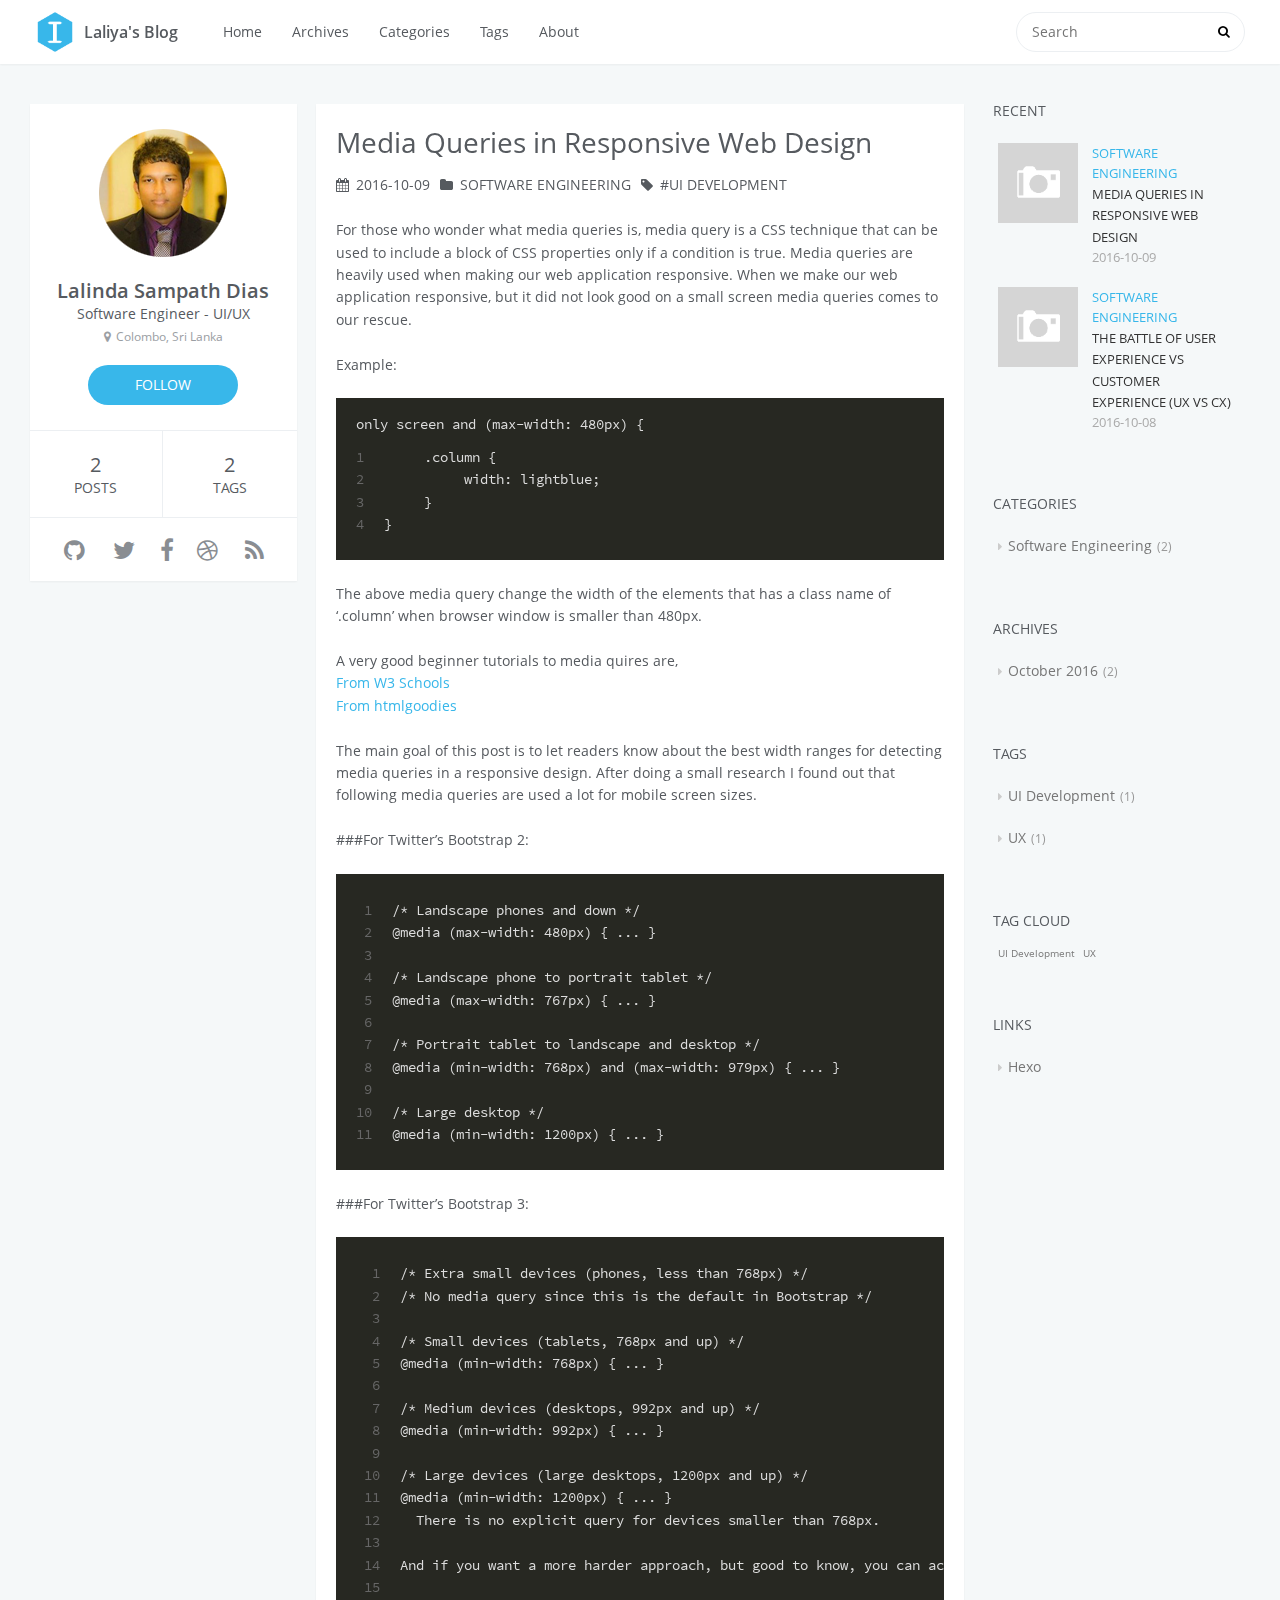
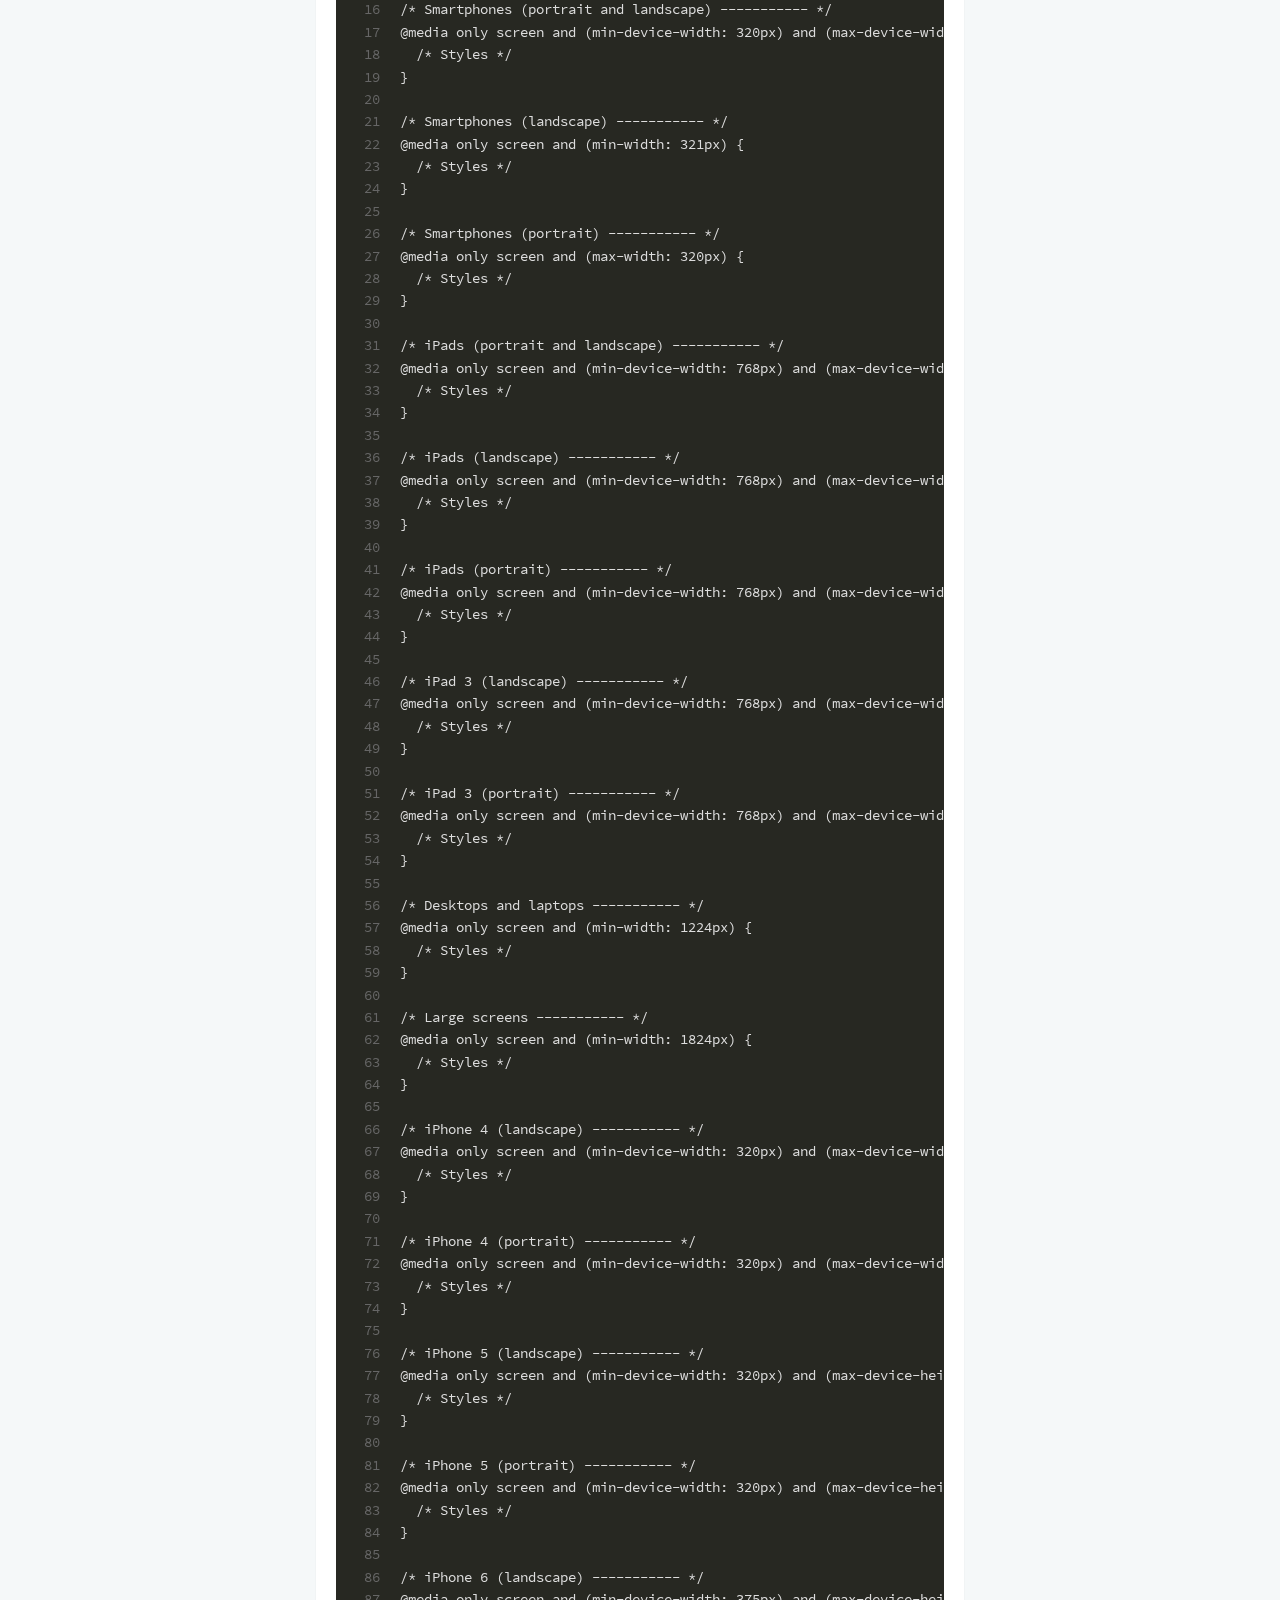
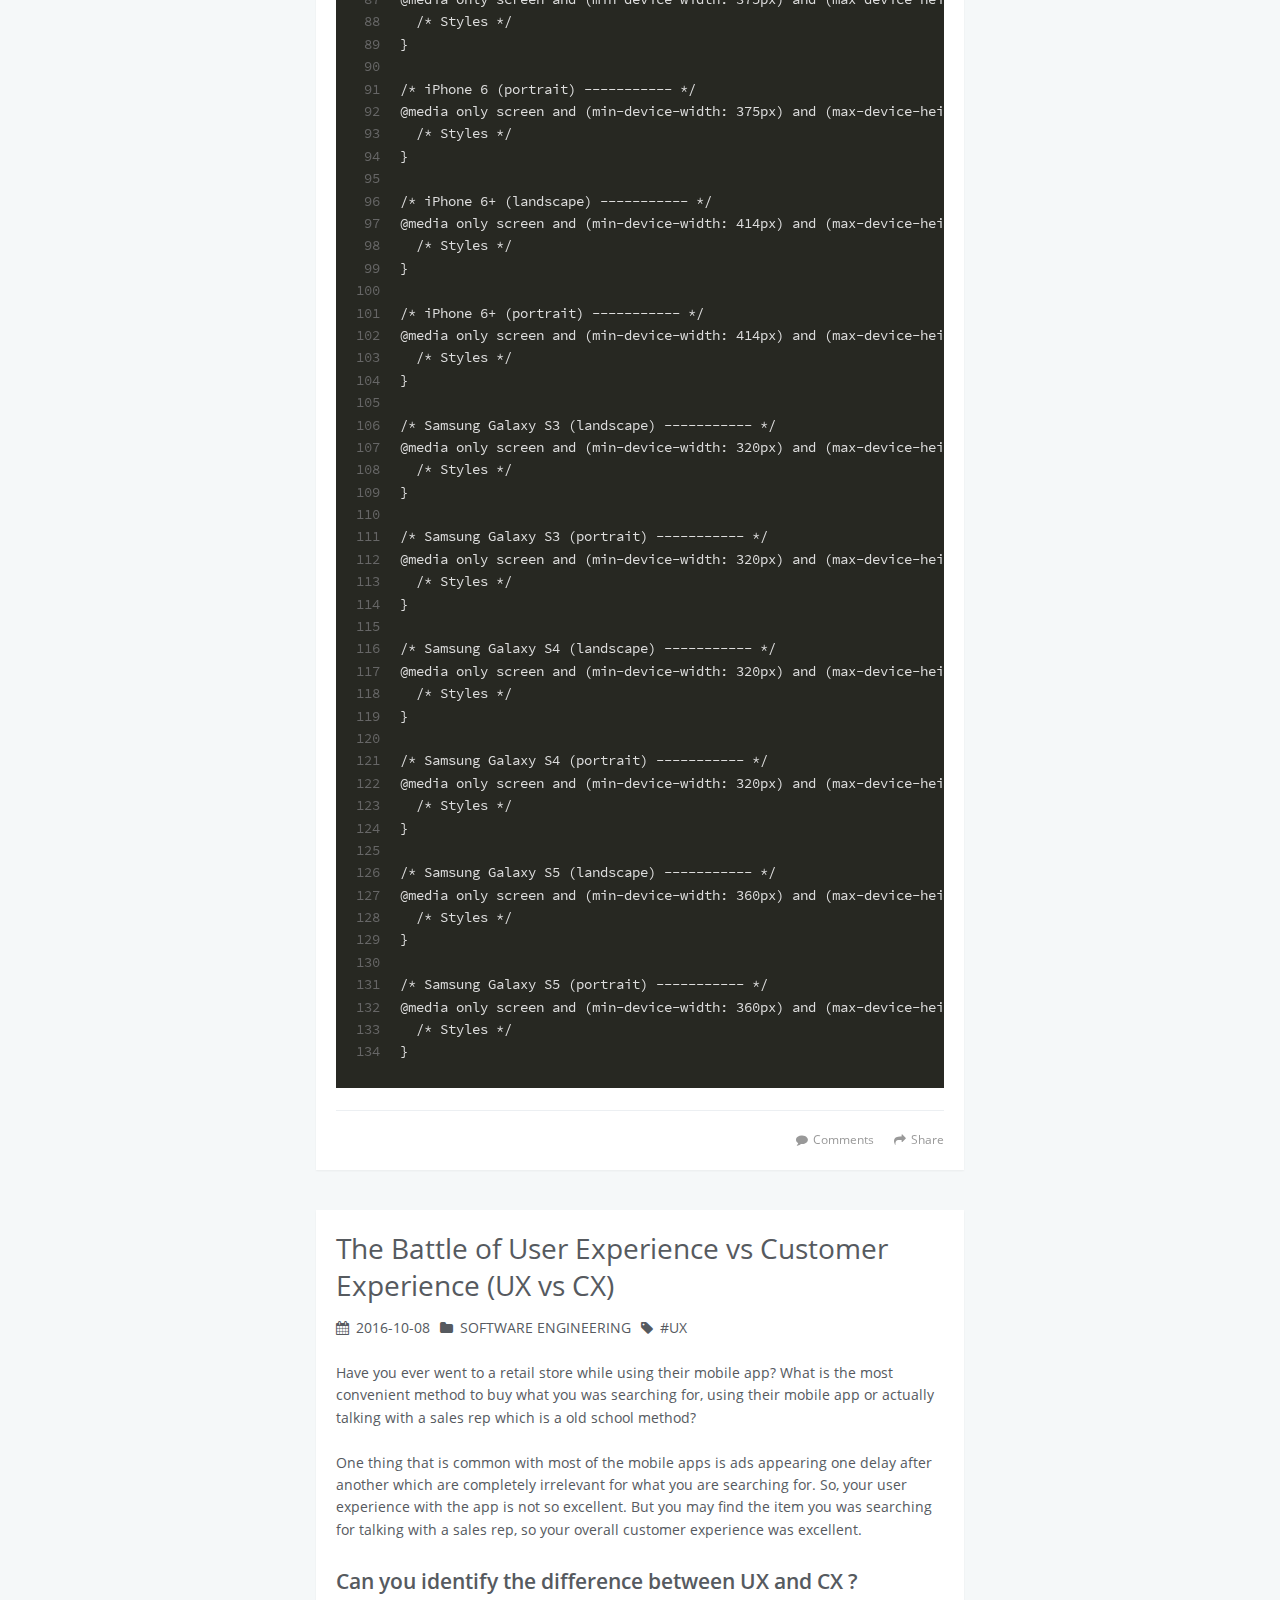
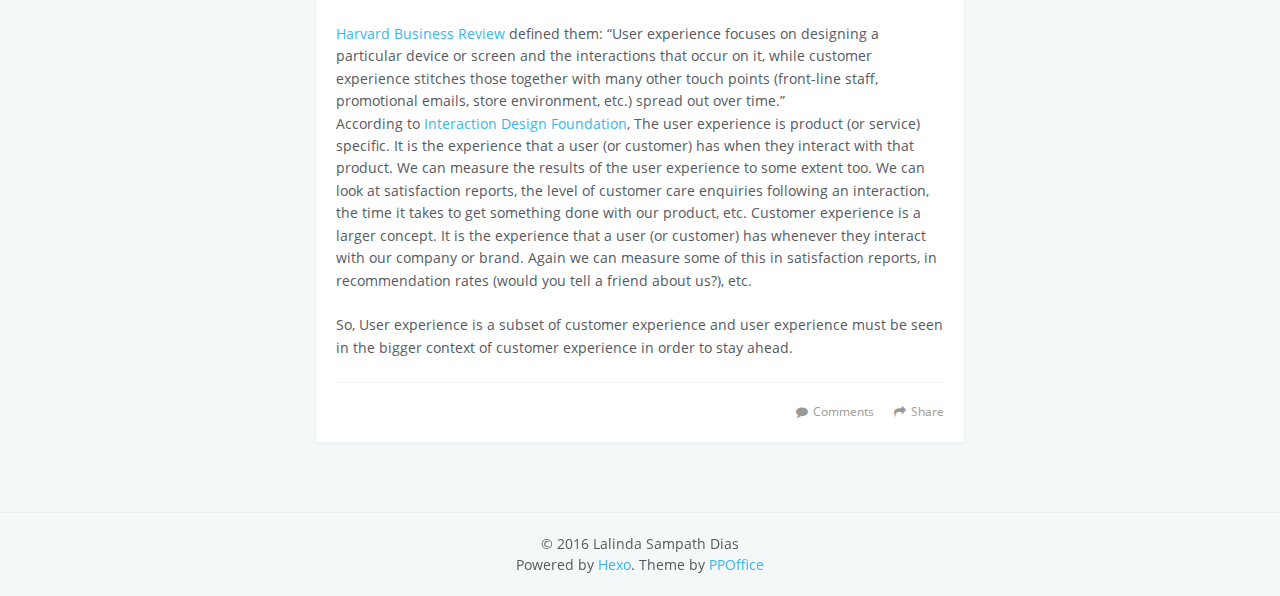
==== commit e17f2bbd: "Site updated: 2016-10-10 22:32:35" ====
--- a/index.html
+++ b/index.html
@@ -3,18 +3,21 @@
 <head>
     <meta charset="utf-8">
     
-    <title>Lalinda Sampath Dias | Blog</title>
+    <title>Laliya&#39;s Blog</title>
     <meta name="viewport" content="width=device-width, initial-scale=1, maximum-scale=1" />
-    <meta property="og:type" content="website">
-<meta property="og:title" content="Lalinda Sampath Dias | Blog">
+    <meta name="description" content="I’m a passionate, responsible and committed engineer, who enjoys challenges and achieving goals. Interested in software Research and Developments with new technologies and algorithms. Have ability to">
+<meta property="og:type" content="website">
+<meta property="og:title" content="Laliya's Blog">
 <meta property="og:url" content="http://yoursite.com/index.html">
-<meta property="og:site_name" content="Lalinda Sampath Dias | Blog">
+<meta property="og:site_name" content="Laliya's Blog">
+<meta property="og:description" content="I’m a passionate, responsible and committed engineer, who enjoys challenges and achieving goals. Interested in software Research and Developments with new technologies and algorithms. Have ability to">
 <meta name="twitter:card" content="summary">
-<meta name="twitter:title" content="Lalinda Sampath Dias | Blog">
-    
-
-    
-        <link rel="alternate" href="/" title="Lalinda Sampath Dias | Blog" type="application/atom+xml" />
+<meta name="twitter:title" content="Laliya's Blog">
+<meta name="twitter:description" content="I’m a passionate, responsible and committed engineer, who enjoys challenges and achieving goals. Interested in software Research and Developments with new technologies and algorithms. Have ability to">
+    
+
+    
+        <link rel="alternate" href="/" title="Laliya&#39;s Blog" type="application/atom+xml" />
     
 
     
@@ -45,7 +48,7 @@
         <div class="outer">
             <a href="/" id="logo">
                 <i class="logo"></i>
-                <span class="site-title">Lalinda Sampath Dias | Blog</span>
+                <span class="site-title">Laliya&#39;s Blog</span>
             </a>
             <nav id="main-nav">
                 
@@ -65,7 +68,7 @@
                 <nav id="sub-nav">
                     <div class="profile" id="profile-nav">
                         <a id="profile-anchor" href="javascript:;">
-                            <img class="avatar" src="/css/images/avatar.png" />
+                            <img class="avatar" src="/css/images/pro_pic.png" />
                             <i class="fa fa-caret-down"></i>
                         </a>
                     </div>
@@ -143,7 +146,7 @@
 <aside id="profile">
     <div class="inner profile-inner">
         <div class="base-info profile-block">
-            <img id="avatar" src="/css/images/avatar.png" />
+            <img id="avatar" src="/css/images/pro_pic.png" />
             <h2 id="name">Lalinda Sampath Dias</h2>
             <h3 id="title">Software Engineer - UI/UX</h3>
             <span id="location"><i class="fa fa-map-marker"></i>Colombo, Sri Lanka</span>
@@ -151,7 +154,7 @@
         </div>
         <div class="article-info profile-block">
             <div class="article-info-block">
-                3
+                2
                 <span>posts</span>
             </div>
             <div class="article-info-block">
@@ -264,7 +267,7 @@
 
 </div>
 
-    <a data-url="http://yoursite.com/2016/10/09/Media-Queries-in-Responsive-Web-Design/" data-id="ciu47h88e00003wpv3qur8v0n" class="article-share-link"><i class="fa fa-share"></i>Share</a>
+    <a data-url="http://yoursite.com/2016/10/09/Media-Queries-in-Responsive-Web-Design/" data-id="ciu488guv0000ekpvlstpihmt" class="article-share-link"><i class="fa fa-share"></i>Share</a>
 <script>
     (function ($) {
         // Prevent duplicate binding
@@ -399,7 +402,7 @@
 
 </div>
 
-    <a data-url="http://yoursite.com/2016/10/08/The-Battle-of-User-Experience-vs-Customer-Experience-UX-vs-CX/" data-id="ciu47h89900013wpv76fua70a" class="article-share-link"><i class="fa fa-share"></i>Share</a>
+    <a data-url="http://yoursite.com/2016/10/08/The-Battle-of-User-Experience-vs-Customer-Experience-UX-vs-CX/" data-id="ciu488gvb0001ekpvam8fkz74" class="article-share-link"><i class="fa fa-share"></i>Share</a>
 <script>
     (function ($) {
         // Prevent duplicate binding
@@ -476,136 +479,6 @@
 </article>
 
 
-
-    <article id="post-hello-world" class="article article-type-post" itemscope itemprop="blogPost">
-    <div class="article-inner">
-        
-        
-            <header class="article-header">
-                
-    
-        <h1 itemprop="name">
-            <a class="article-title" href="/2016/10/08/hello-world/">Hello World</a>
-        </h1>
-    
-
-                
-                    <div class="article-meta">
-                        
-    <div class="article-date">
-        <i class="fa fa-calendar"></i>
-        <a href="/2016/10/08/hello-world/">
-            <time datetime="2016-10-08T12:03:50.158Z" itemprop="datePublished">2016-10-08</time>
-        </a>
-    </div>
-
-
-                        
-                        
-                    </div>
-                
-            </header>
-        
-        
-        <div class="article-entry" itemprop="articleBody">
-        
-            
-            <p>Welcome to <a href="https://hexo.io/" target="_blank" rel="external">Hexo</a>! This is your very first post. Check <a href="https://hexo.io/docs/" target="_blank" rel="external">documentation</a> for more info. If you get any problems when using Hexo, you can find the answer in <a href="https://hexo.io/docs/troubleshooting.html" target="_blank" rel="external">troubleshooting</a> or you can ask me on <a href="https://github.com/hexojs/hexo/issues" target="_blank" rel="external">GitHub</a>.</p>
-<h2 id="Quick-Start"><a href="#Quick-Start" class="headerlink" title="Quick Start"></a>Quick Start</h2><h3 id="Create-a-new-post"><a href="#Create-a-new-post" class="headerlink" title="Create a new post"></a>Create a new post</h3><figure class="highlight bash"><table><tr><td class="gutter"><pre><div class="line">1</div></pre></td><td class="code"><pre><div class="line">$ hexo new <span class="string">"My New Post"</span></div></pre></td></tr></table></figure>
-<p>More info: <a href="https://hexo.io/docs/writing.html" target="_blank" rel="external">Writing</a></p>
-<h3 id="Run-server"><a href="#Run-server" class="headerlink" title="Run server"></a>Run server</h3><figure class="highlight bash"><table><tr><td class="gutter"><pre><div class="line">1</div></pre></td><td class="code"><pre><div class="line">$ hexo server</div></pre></td></tr></table></figure>
-<p>More info: <a href="https://hexo.io/docs/server.html" target="_blank" rel="external">Server</a></p>
-<h3 id="Generate-static-files"><a href="#Generate-static-files" class="headerlink" title="Generate static files"></a>Generate static files</h3><figure class="highlight bash"><table><tr><td class="gutter"><pre><div class="line">1</div></pre></td><td class="code"><pre><div class="line">$ hexo generate</div></pre></td></tr></table></figure>
-<p>More info: <a href="https://hexo.io/docs/generating.html" target="_blank" rel="external">Generating</a></p>
-<h3 id="Deploy-to-remote-sites"><a href="#Deploy-to-remote-sites" class="headerlink" title="Deploy to remote sites"></a>Deploy to remote sites</h3><figure class="highlight bash"><table><tr><td class="gutter"><pre><div class="line">1</div></pre></td><td class="code"><pre><div class="line">$ hexo deploy</div></pre></td></tr></table></figure>
-<p>More info: <a href="https://hexo.io/docs/deployment.html" target="_blank" rel="external">Deployment</a></p>
-
-        
-        </div>
-        <footer class="article-footer">
-            <div class="share-container">
-
-
-
-</div>
-
-    <a data-url="http://yoursite.com/2016/10/08/hello-world/" data-id="ciu47h8a400043wpvd7izfxk6" class="article-share-link"><i class="fa fa-share"></i>Share</a>
-<script>
-    (function ($) {
-        // Prevent duplicate binding
-        if (typeof(__SHARE_BUTTON_BINDED__) === 'undefined' || !__SHARE_BUTTON_BINDED__) {
-            __SHARE_BUTTON_BINDED__ = true;
-        } else {
-            return;
-        }
-        $('body').on('click', function() {
-            $('.article-share-box.on').removeClass('on');
-        }).on('click', '.article-share-link', function(e) {
-            e.stopPropagation();
-
-            var $this = $(this),
-                url = $this.attr('data-url'),
-                encodedUrl = encodeURIComponent(url),
-                id = 'article-share-box-' + $this.attr('data-id'),
-                offset = $this.offset(),
-                box;
-
-            if ($('#' + id).length) {
-                box = $('#' + id);
-
-                if (box.hasClass('on')){
-                    box.removeClass('on');
-                    return;
-                }
-            } else {
-                var html = [
-                    '<div id="' + id + '" class="article-share-box">',
-                        '<input class="article-share-input" value="' + url + '">',
-                        '<div class="article-share-links">',
-                            '<a href="https://twitter.com/intent/tweet?url=' + encodedUrl + '" class="fa fa-twitter article-share-twitter" target="_blank" title="Twitter"></a>',
-                            '<a href="https://www.facebook.com/sharer.php?u=' + encodedUrl + '" class="fa fa-facebook article-share-facebook" target="_blank" title="Facebook"></a>',
-                            '<a href="http://pinterest.com/pin/create/button/?url=' + encodedUrl + '" class="fa fa-pinterest article-share-pinterest" target="_blank" title="Pinterest"></a>',
-                            '<a href="https://plus.google.com/share?url=' + encodedUrl + '" class="fa fa-google article-share-google" target="_blank" title="Google+"></a>',
-                        '</div>',
-                    '</div>'
-                ].join('');
-
-              box = $(html);
-
-              $('body').append(box);
-            }
-
-            $('.article-share-box.on').hide();
-
-            box.css({
-                top: offset.top + 25,
-                left: offset.left
-            }).addClass('on');
-
-        }).on('click', '.article-share-box', function (e) {
-            e.stopPropagation();
-        }).on('click', '.article-share-box-input', function () {
-            $(this).select();
-        }).on('click', '.article-share-box-link', function (e) {
-            e.preventDefault();
-            e.stopPropagation();
-
-            window.open(this.href, 'article-share-box-window-' + Date.now(), 'width=500,height=450');
-        });
-    })(jQuery);
-</script>
-
-            
-    
-        <a href="http://yoursite.com/2016/10/08/hello-world/#comments" class="article-comment-link disqus-comment-count" data-disqus-url="http://yoursite.com/2016/10/08/hello-world/">Comments</a>
-    
-
-        </footer>
-    </div>
-    
-</article>
-
-
 </section>
             
                 <aside id="sidebar">
@@ -654,25 +527,6 @@
                         </div>
                     </li>
                 
-                    <li>
-                        
-                        <div class="item-thumbnail">
-                            <a href="/2016/10/08/hello-world/" class="thumbnail">
-    
-    
-        <span class="thumbnail-image thumbnail-none"></span>
-    
-</a>
-
-                        </div>
-                        
-                        <div class="item-inner">
-                            <p class="item-category"></p>
-                            <p class="item-title"><a href="/2016/10/08/hello-world/" class="title">Hello World</a></p>
-                            <p class="item-date"><time datetime="2016-10-08T12:03:50.158Z" itemprop="datePublished">2016-10-08</time></p>
-                        </div>
-                    </li>
-                
             </ul>
         </div>
     </div>
@@ -691,7 +545,7 @@
     <div class="widget-wrap">
         <h3 class="widget-title">archives</h3>
         <div class="widget">
-            <ul class="archive-list"><li class="archive-list-item"><a class="archive-list-link" href="/archives/2016/10/">October 2016</a><span class="archive-list-count">3</span></li></ul>
+            <ul class="archive-list"><li class="archive-list-item"><a class="archive-list-link" href="/archives/2016/10/">October 2016</a><span class="archive-list-count">2</span></li></ul>
         </div>
     </div>
 
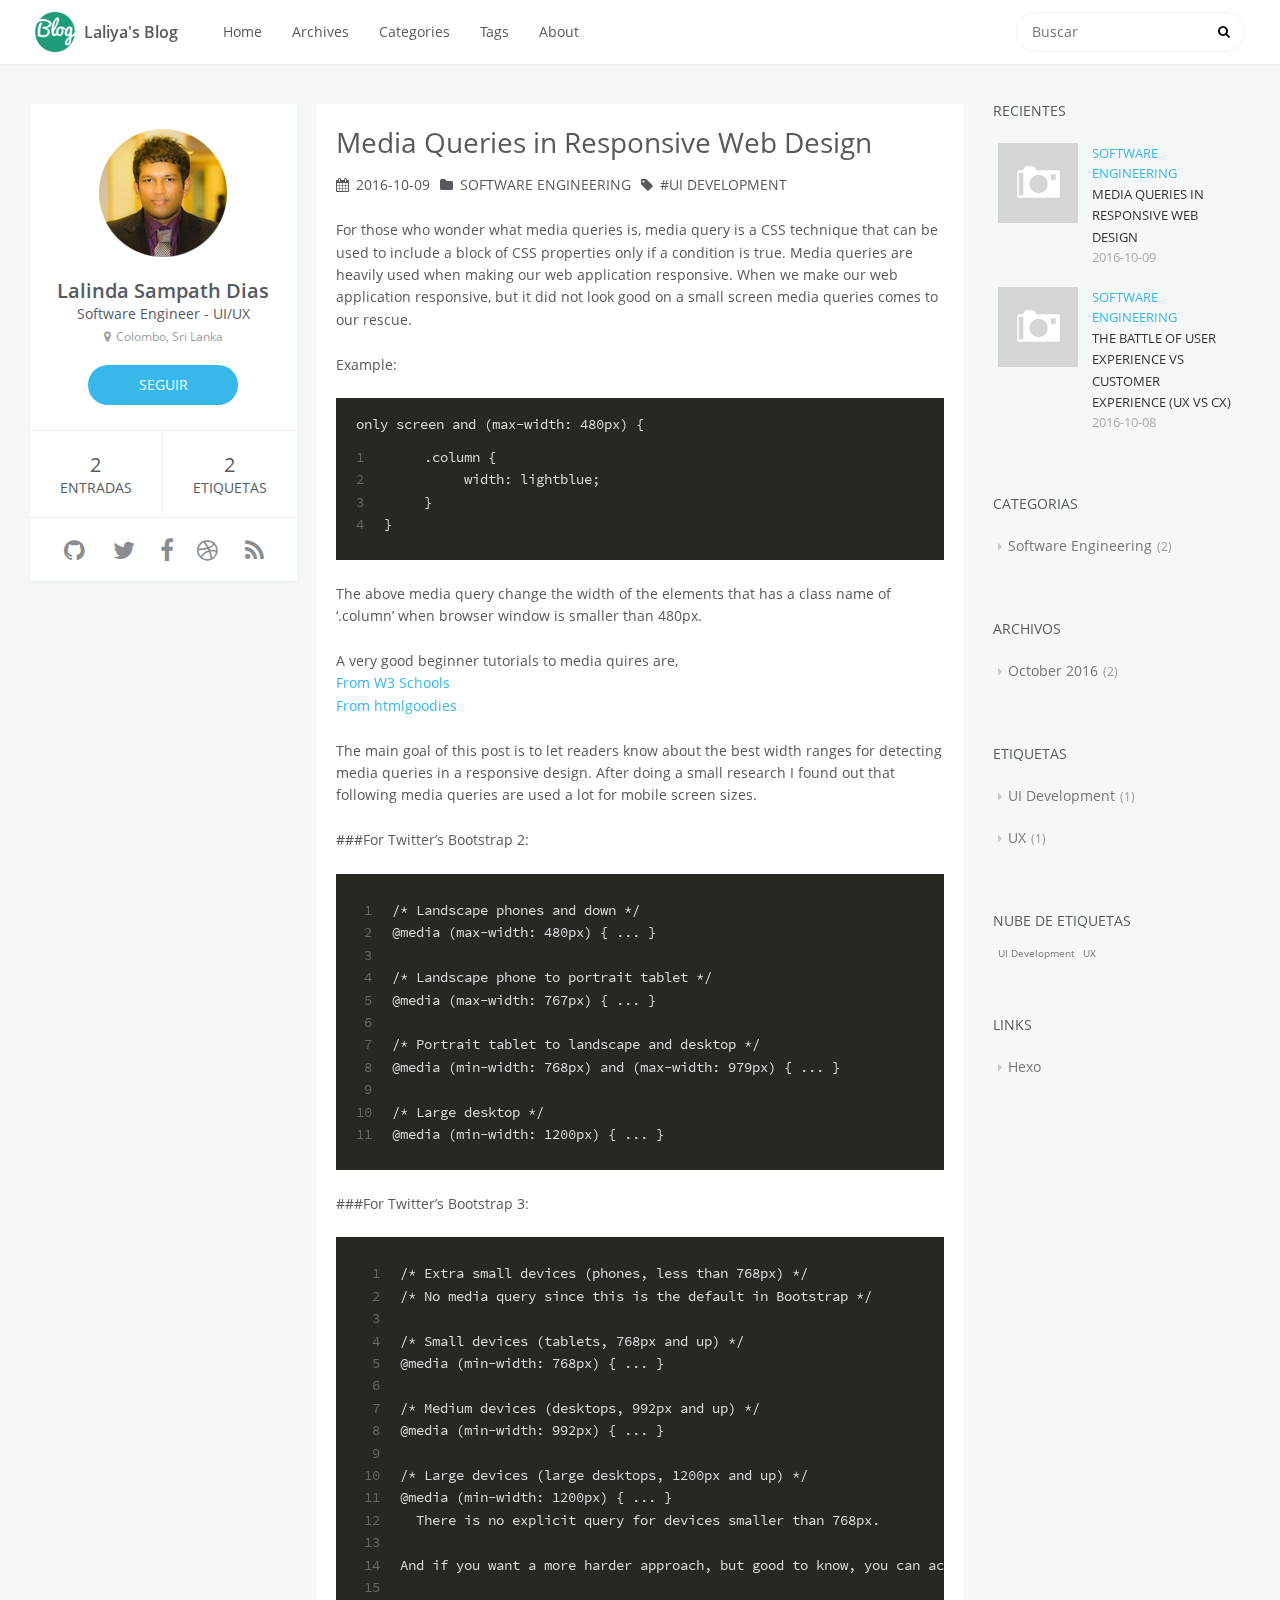
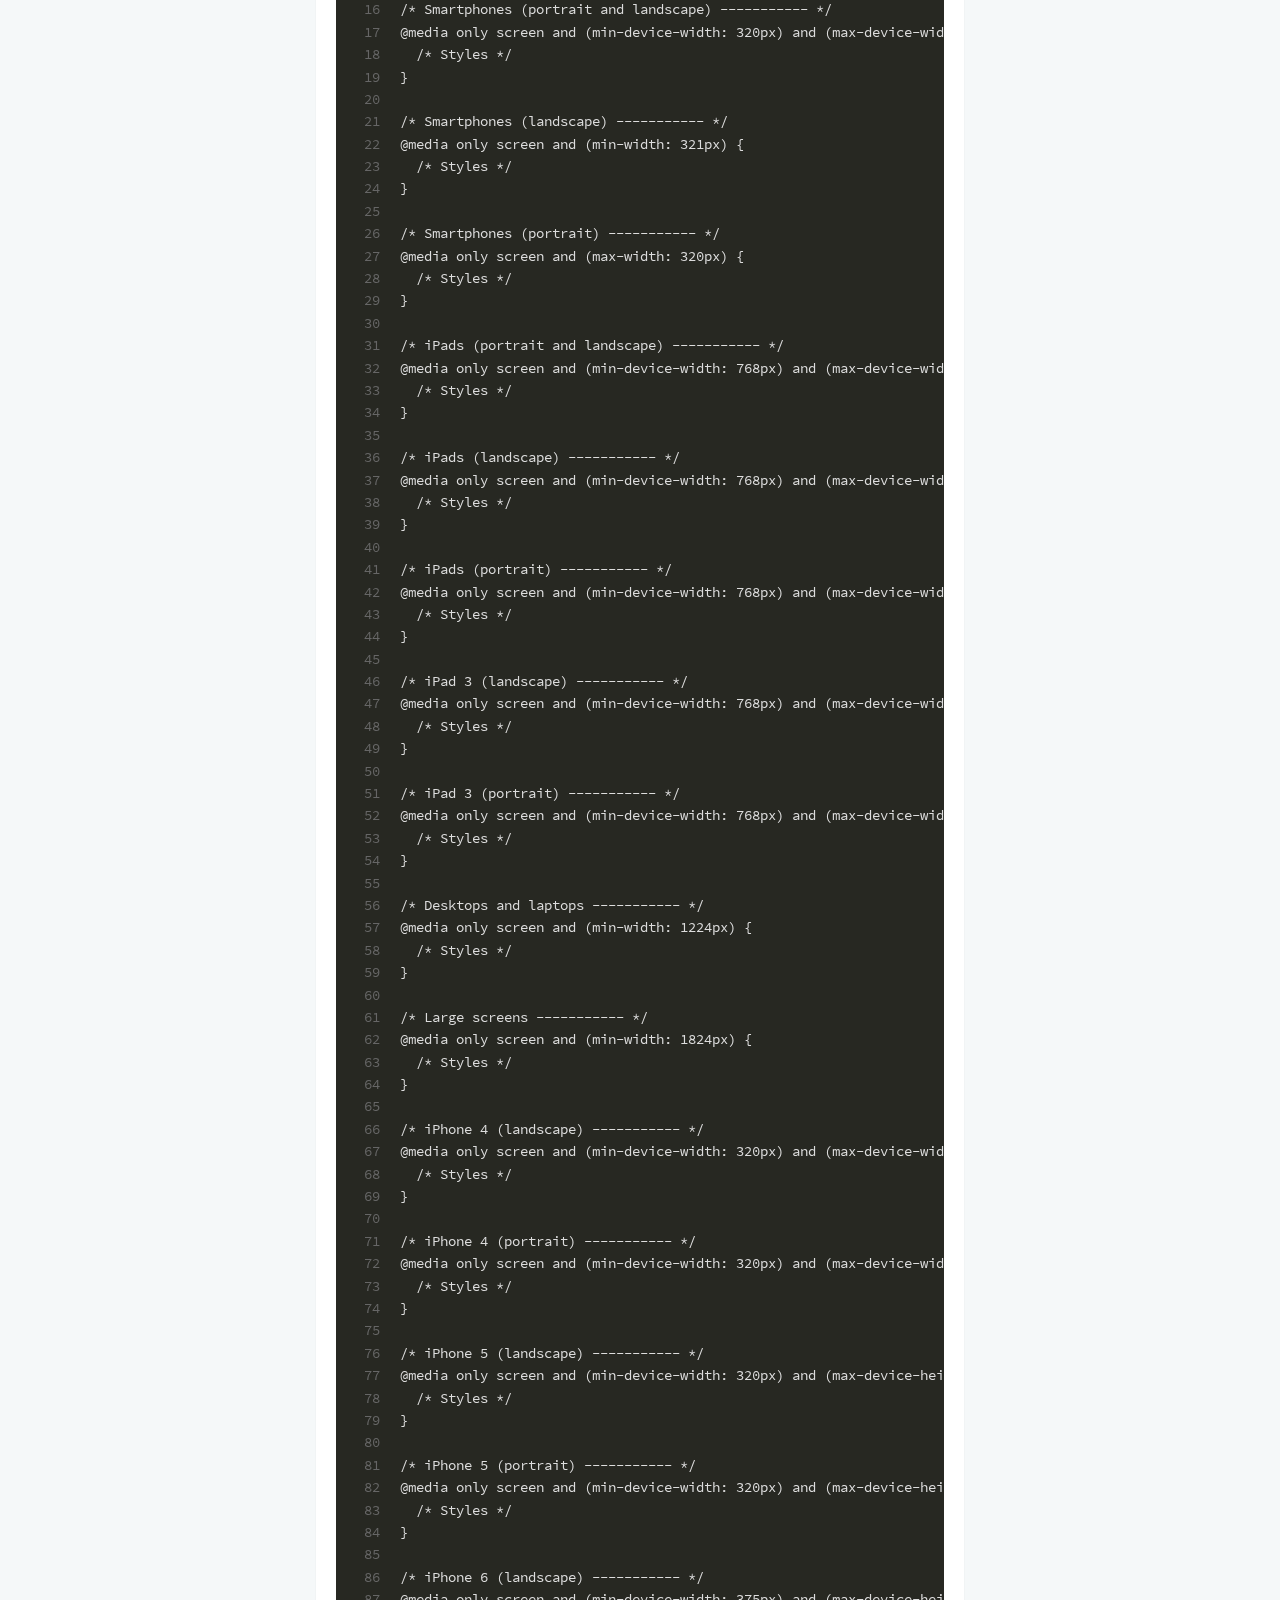
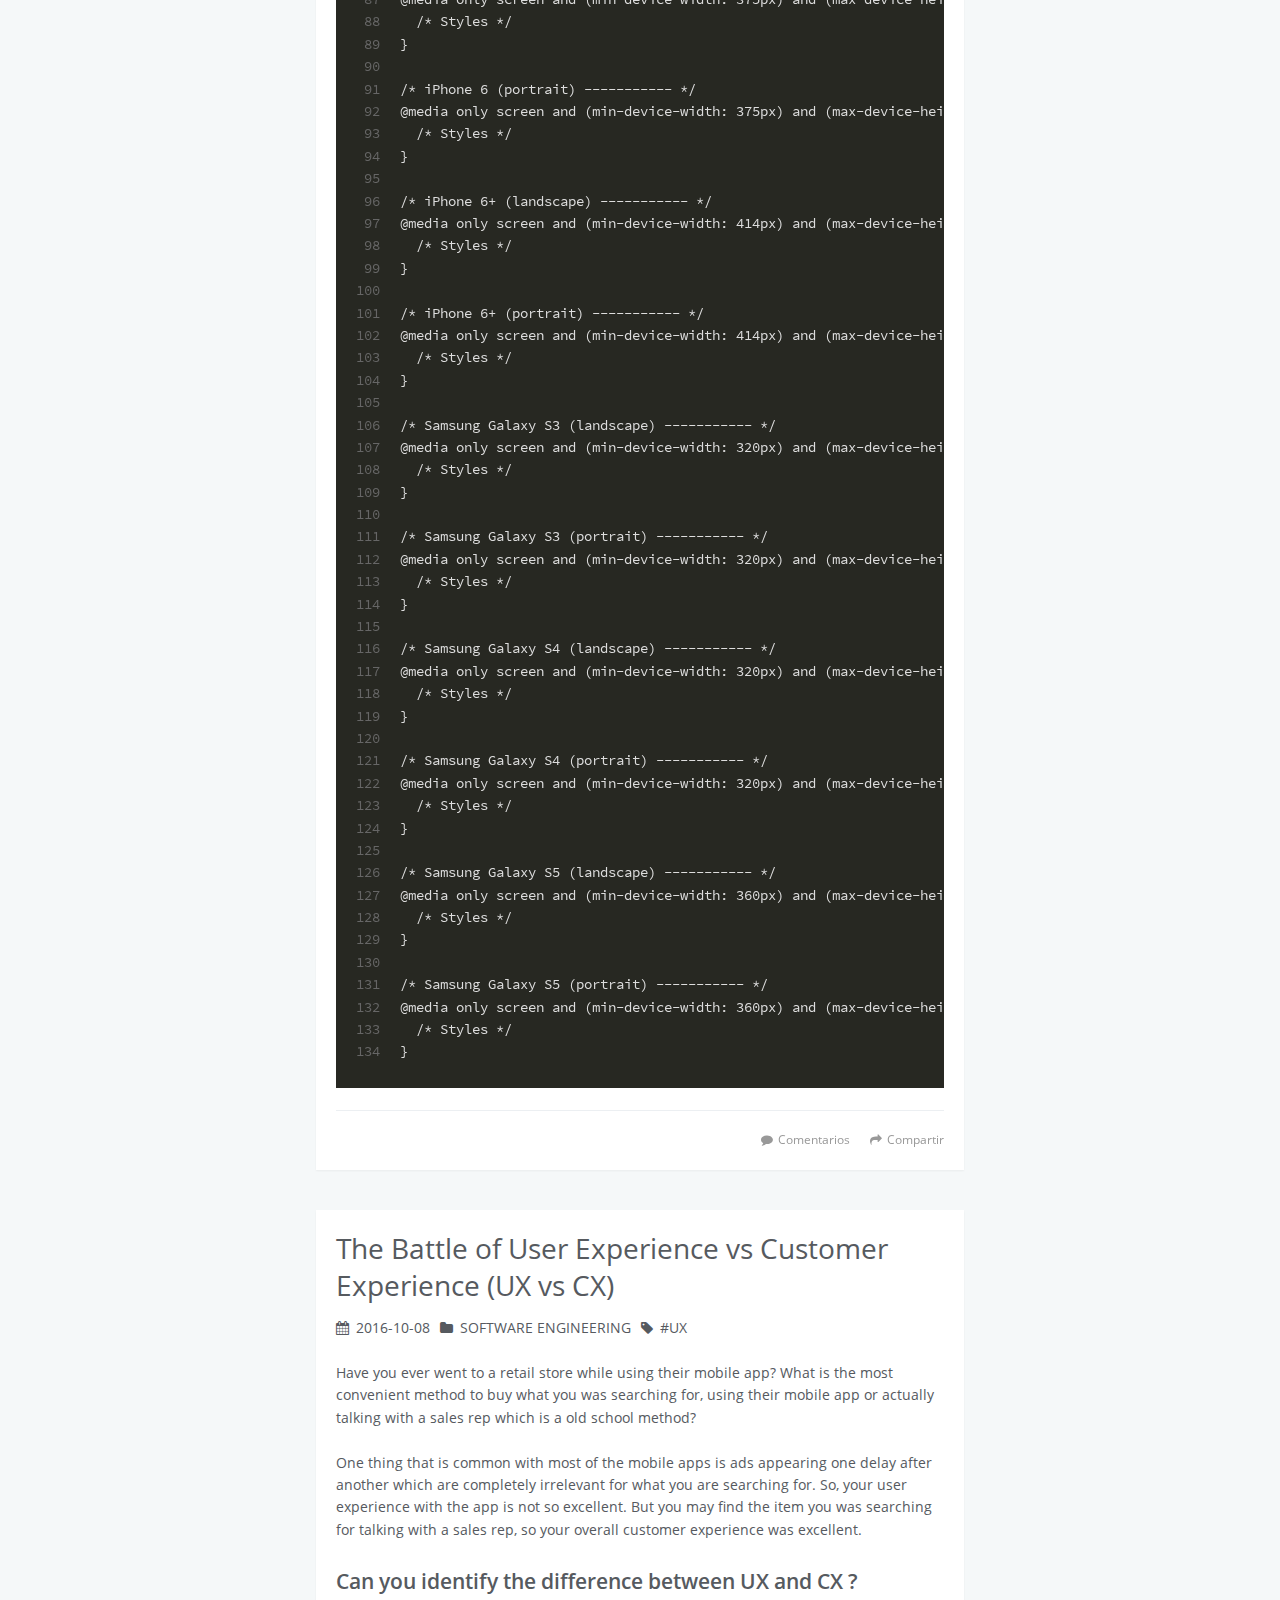
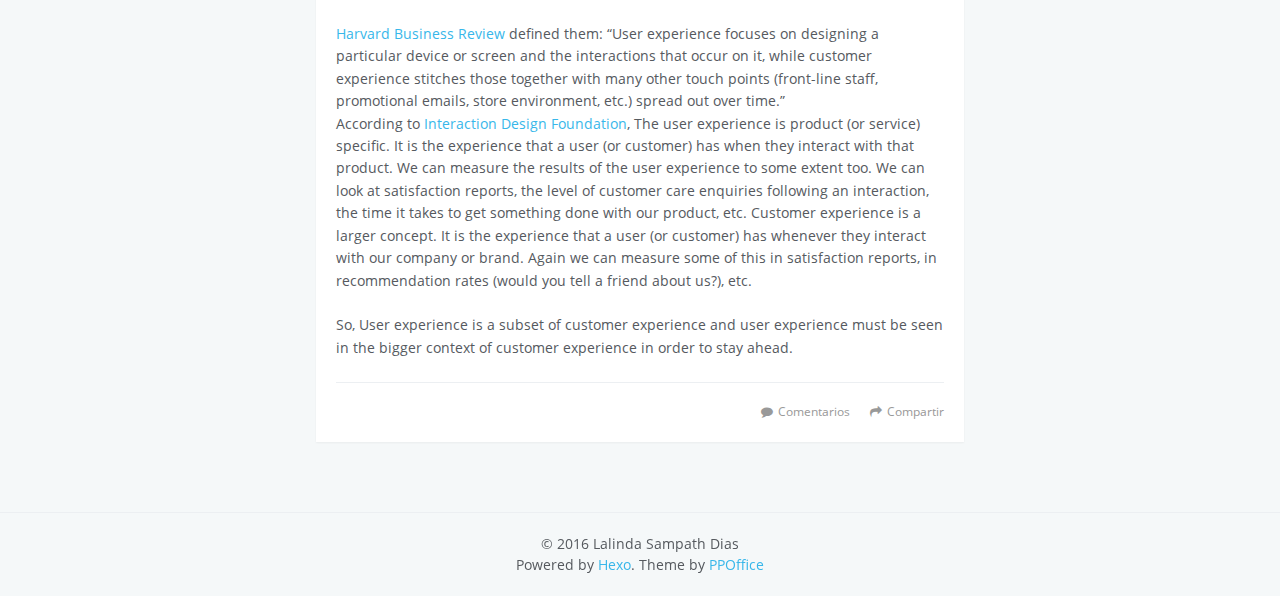
==== commit f74b75a7: "Site updated: 2016-10-10 22:34:36" ====
--- a/index.html
+++ b/index.html
@@ -77,7 +77,7 @@
             <div id="search-form-wrap">
 
     <form class="search-form">
-        <input type="text" class="ins-search-input search-form-input" placeholder="Search" />
+        <input type="text" class="ins-search-input search-form-input" placeholder="Buscar" />
         <button type="submit" class="search-form-submit"></button>
     </form>
     <div class="ins-search">
@@ -96,10 +96,10 @@
 (function (window) {
     var INSIGHT_CONFIG = {
         TRANSLATION: {
-            POSTS: 'Posts',
+            POSTS: 'Entradas',
             PAGES: 'Pages',
-            CATEGORIES: 'Categories',
-            TAGS: 'Tags',
+            CATEGORIES: 'Categorias',
+            TAGS: 'Etiquetas',
             UNTITLED: '(Untitled)',
         },
         ROOT_URL: '/',
@@ -130,7 +130,7 @@
                 <td>
                     
     <div class="search-form">
-        <input type="text" class="ins-search-input search-form-input" placeholder="Search" />
+        <input type="text" class="ins-search-input search-form-input" placeholder="Buscar" />
     </div>
 
                 </td>
@@ -150,16 +150,16 @@
             <h2 id="name">Lalinda Sampath Dias</h2>
             <h3 id="title">Software Engineer - UI/UX</h3>
             <span id="location"><i class="fa fa-map-marker"></i>Colombo, Sri Lanka</span>
-            <a id="follow" target="_blank" href="https://github.com/LalindaSampath">FOLLOW</a>
+            <a id="follow" target="_blank" href="https://github.com/LalindaSampath">SEGUIR</a>
         </div>
         <div class="article-info profile-block">
             <div class="article-info-block">
                 2
-                <span>posts</span>
+                <span>Entradas</span>
             </div>
             <div class="article-info-block">
                 2
-                <span>tags</span>
+                <span>Etiquetas</span>
             </div>
         </div>
         
@@ -267,7 +267,7 @@
 
 </div>
 
-    <a data-url="http://yoursite.com/2016/10/09/Media-Queries-in-Responsive-Web-Design/" data-id="ciu488guv0000ekpvlstpihmt" class="article-share-link"><i class="fa fa-share"></i>Share</a>
+    <a data-url="http://yoursite.com/2016/10/09/Media-Queries-in-Responsive-Web-Design/" data-id="ciu4b6ao40000wkpv734b73m8" class="article-share-link"><i class="fa fa-share"></i>Compartir</a>
 <script>
     (function ($) {
         // Prevent duplicate binding
@@ -335,7 +335,7 @@
 
             
     
-        <a href="http://yoursite.com/2016/10/09/Media-Queries-in-Responsive-Web-Design/#comments" class="article-comment-link disqus-comment-count" data-disqus-url="http://yoursite.com/2016/10/09/Media-Queries-in-Responsive-Web-Design/">Comments</a>
+        <a href="http://yoursite.com/2016/10/09/Media-Queries-in-Responsive-Web-Design/#comments" class="article-comment-link disqus-comment-count" data-disqus-url="http://yoursite.com/2016/10/09/Media-Queries-in-Responsive-Web-Design/">Comentarios</a>
     
 
         </footer>
@@ -402,7 +402,7 @@
 
 </div>
 
-    <a data-url="http://yoursite.com/2016/10/08/The-Battle-of-User-Experience-vs-Customer-Experience-UX-vs-CX/" data-id="ciu488gvb0001ekpvam8fkz74" class="article-share-link"><i class="fa fa-share"></i>Share</a>
+    <a data-url="http://yoursite.com/2016/10/08/The-Battle-of-User-Experience-vs-Customer-Experience-UX-vs-CX/" data-id="ciu4b6aoz0001wkpv7ba2o8e1" class="article-share-link"><i class="fa fa-share"></i>Compartir</a>
 <script>
     (function ($) {
         // Prevent duplicate binding
@@ -470,7 +470,7 @@
 
             
     
-        <a href="http://yoursite.com/2016/10/08/The-Battle-of-User-Experience-vs-Customer-Experience-UX-vs-CX/#comments" class="article-comment-link disqus-comment-count" data-disqus-url="http://yoursite.com/2016/10/08/The-Battle-of-User-Experience-vs-Customer-Experience-UX-vs-CX/">Comments</a>
+        <a href="http://yoursite.com/2016/10/08/The-Battle-of-User-Experience-vs-Customer-Experience-UX-vs-CX/#comments" class="article-comment-link disqus-comment-count" data-disqus-url="http://yoursite.com/2016/10/08/The-Battle-of-User-Experience-vs-Customer-Experience-UX-vs-CX/">Comentarios</a>
     
 
         </footer>
@@ -485,7 +485,7 @@
    
         
     <div class="widget-wrap">
-        <h3 class="widget-title">recent</h3>
+        <h3 class="widget-title">Recientes</h3>
         <div class="widget">
             <ul id="recent-post" class="">
                 
@@ -534,7 +534,7 @@
     
         
     <div class="widget-wrap">
-        <h3 class="widget-title">categories</h3>
+        <h3 class="widget-title">Categorias</h3>
         <div class="widget">
             <ul class="category-list"><li class="category-list-item"><a class="category-list-link" href="/categories/Software-Engineering/">Software Engineering</a><span class="category-list-count">2</span></li></ul>
         </div>
@@ -543,7 +543,7 @@
     
         
     <div class="widget-wrap">
-        <h3 class="widget-title">archives</h3>
+        <h3 class="widget-title">Archivos</h3>
         <div class="widget">
             <ul class="archive-list"><li class="archive-list-item"><a class="archive-list-link" href="/archives/2016/10/">October 2016</a><span class="archive-list-count">2</span></li></ul>
         </div>
@@ -552,7 +552,7 @@
     
         
     <div class="widget-wrap">
-        <h3 class="widget-title">tags</h3>
+        <h3 class="widget-title">Etiquetas</h3>
         <div class="widget">
             <ul class="tag-list"><li class="tag-list-item"><a class="tag-list-link" href="/tags/UI-Development/">UI Development</a><span class="tag-list-count">1</span></li><li class="tag-list-item"><a class="tag-list-link" href="/tags/UX/">UX</a><span class="tag-list-count">1</span></li></ul>
         </div>
@@ -561,7 +561,7 @@
     
         
     <div class="widget-wrap">
-        <h3 class="widget-title">tag cloud</h3>
+        <h3 class="widget-title">Nube de etiquetas</h3>
         <div class="widget tagcloud">
             <a href="/tags/UI-Development/" style="font-size: 10px;">UI Development</a> <a href="/tags/UX/" style="font-size: 10px;">UX</a>
         </div>
@@ -570,7 +570,7 @@
     
         
     <div class="widget-wrap widget-list">
-        <h3 class="widget-title">links</h3>
+        <h3 class="widget-title">Links</h3>
         <div class="widget">
             <ul>
                 
--- a/css/style.css
+++ b/css/style.css
@@ -170,7 +170,7 @@
   width: 40px;
   height: 40px;
   background-repeat: no-repeat;
-  background-image: url("images/logo.png");
+  background-image: url("images/logo_blog.png");
   -webkit-background-size: 40px 40px;
   -moz-background-size: 40px 40px;
   background-size: 40px 40px;
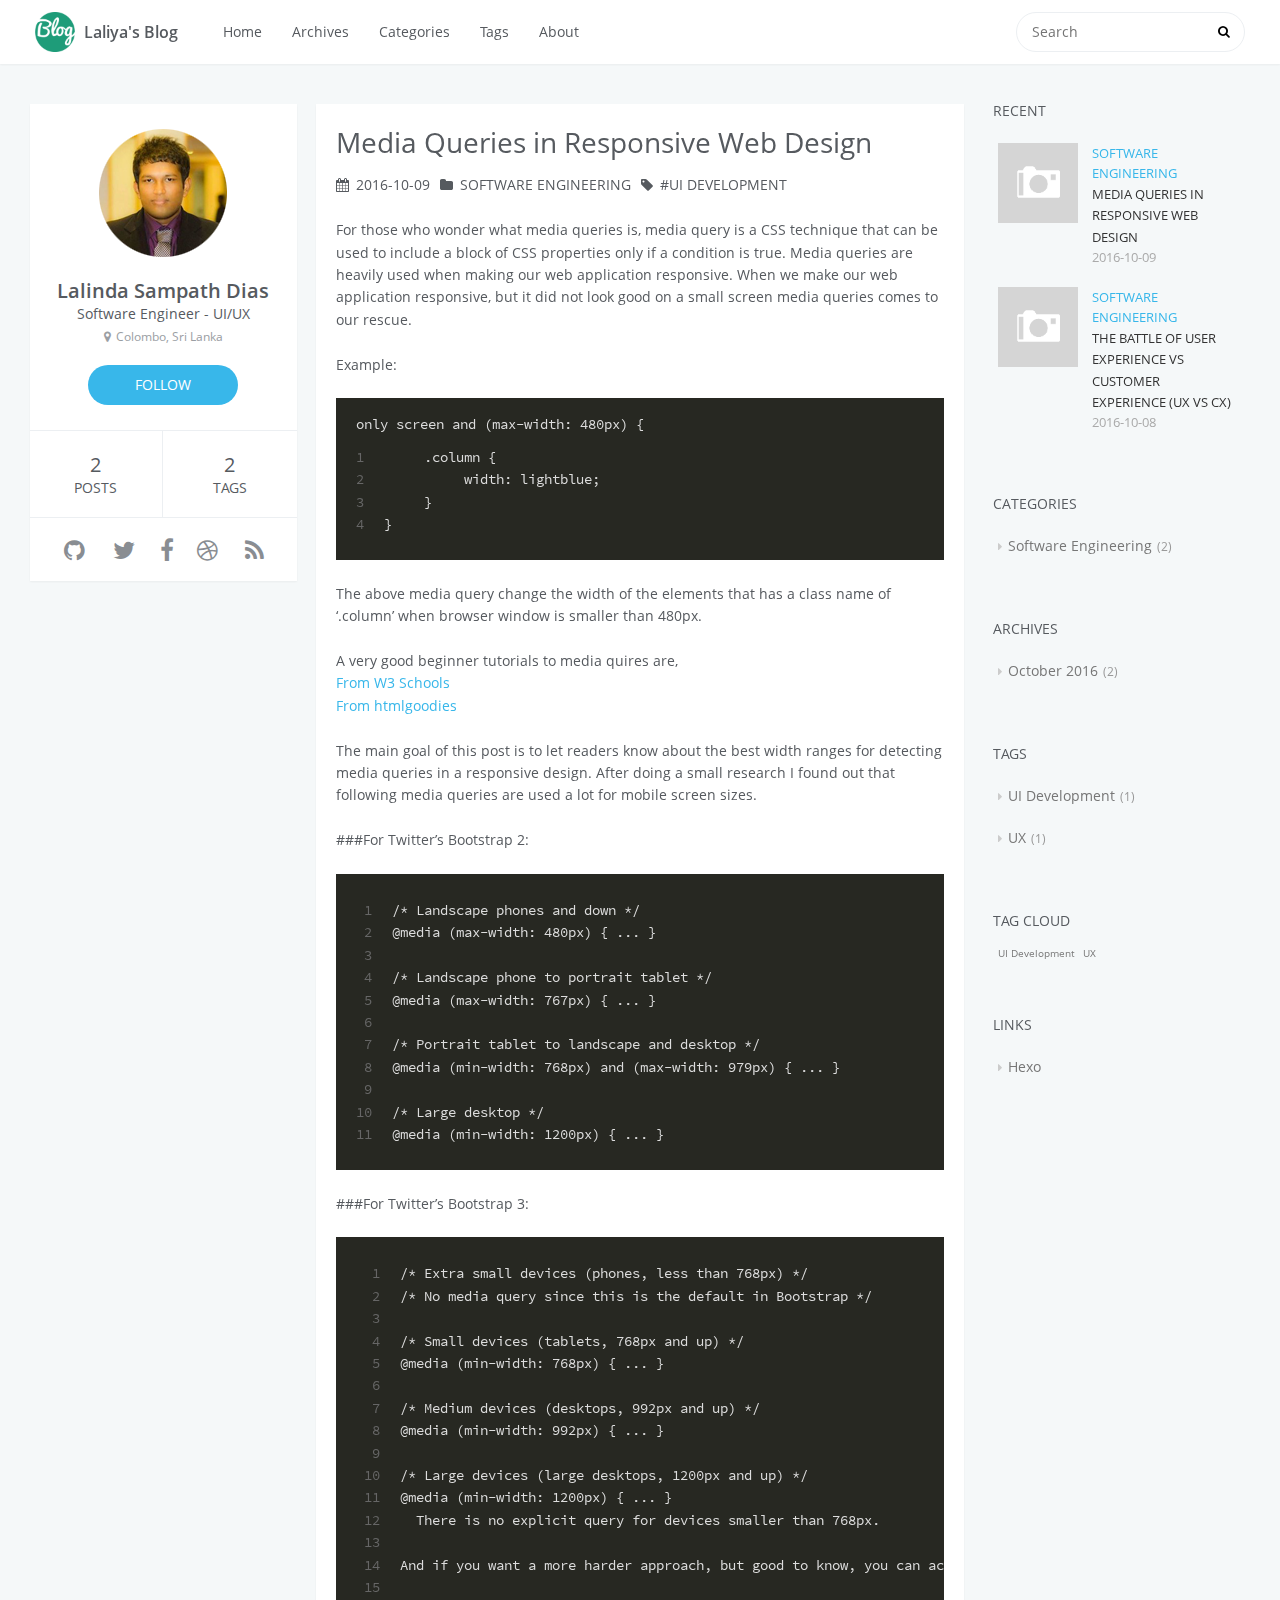
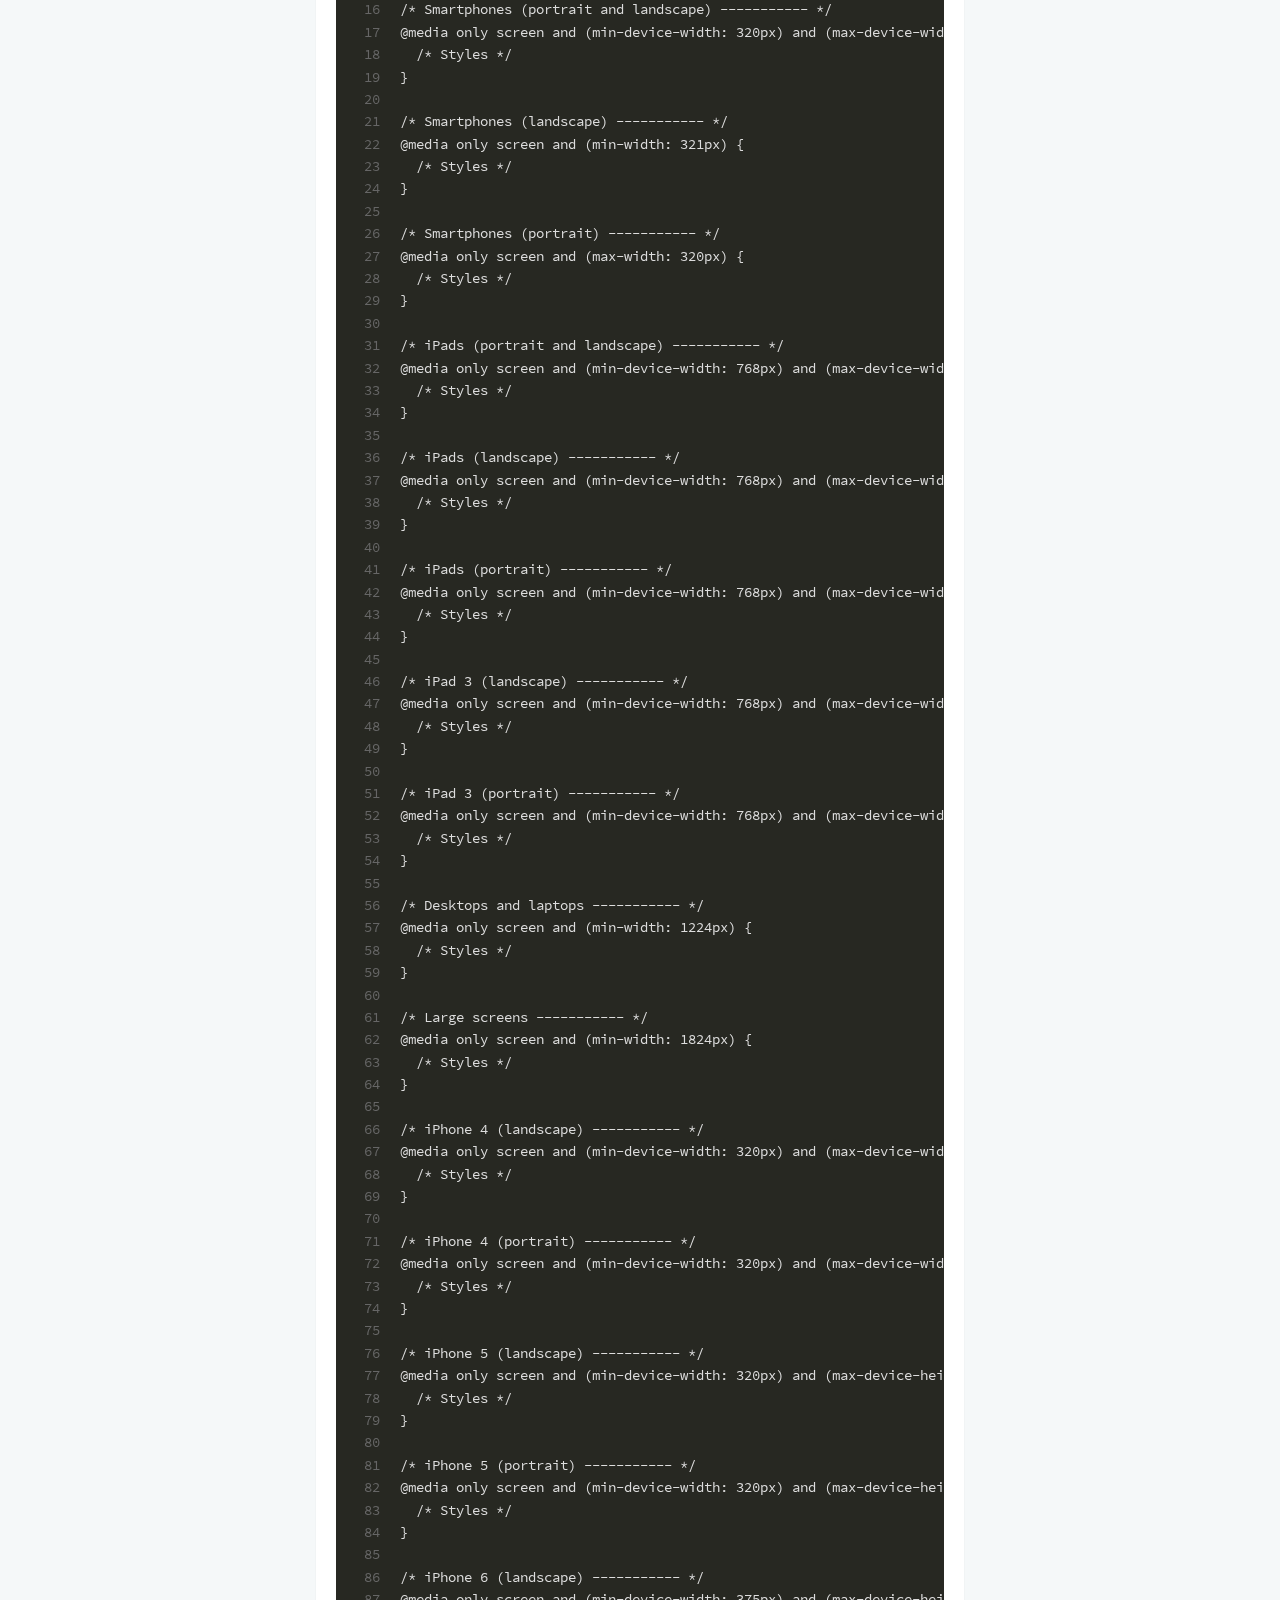
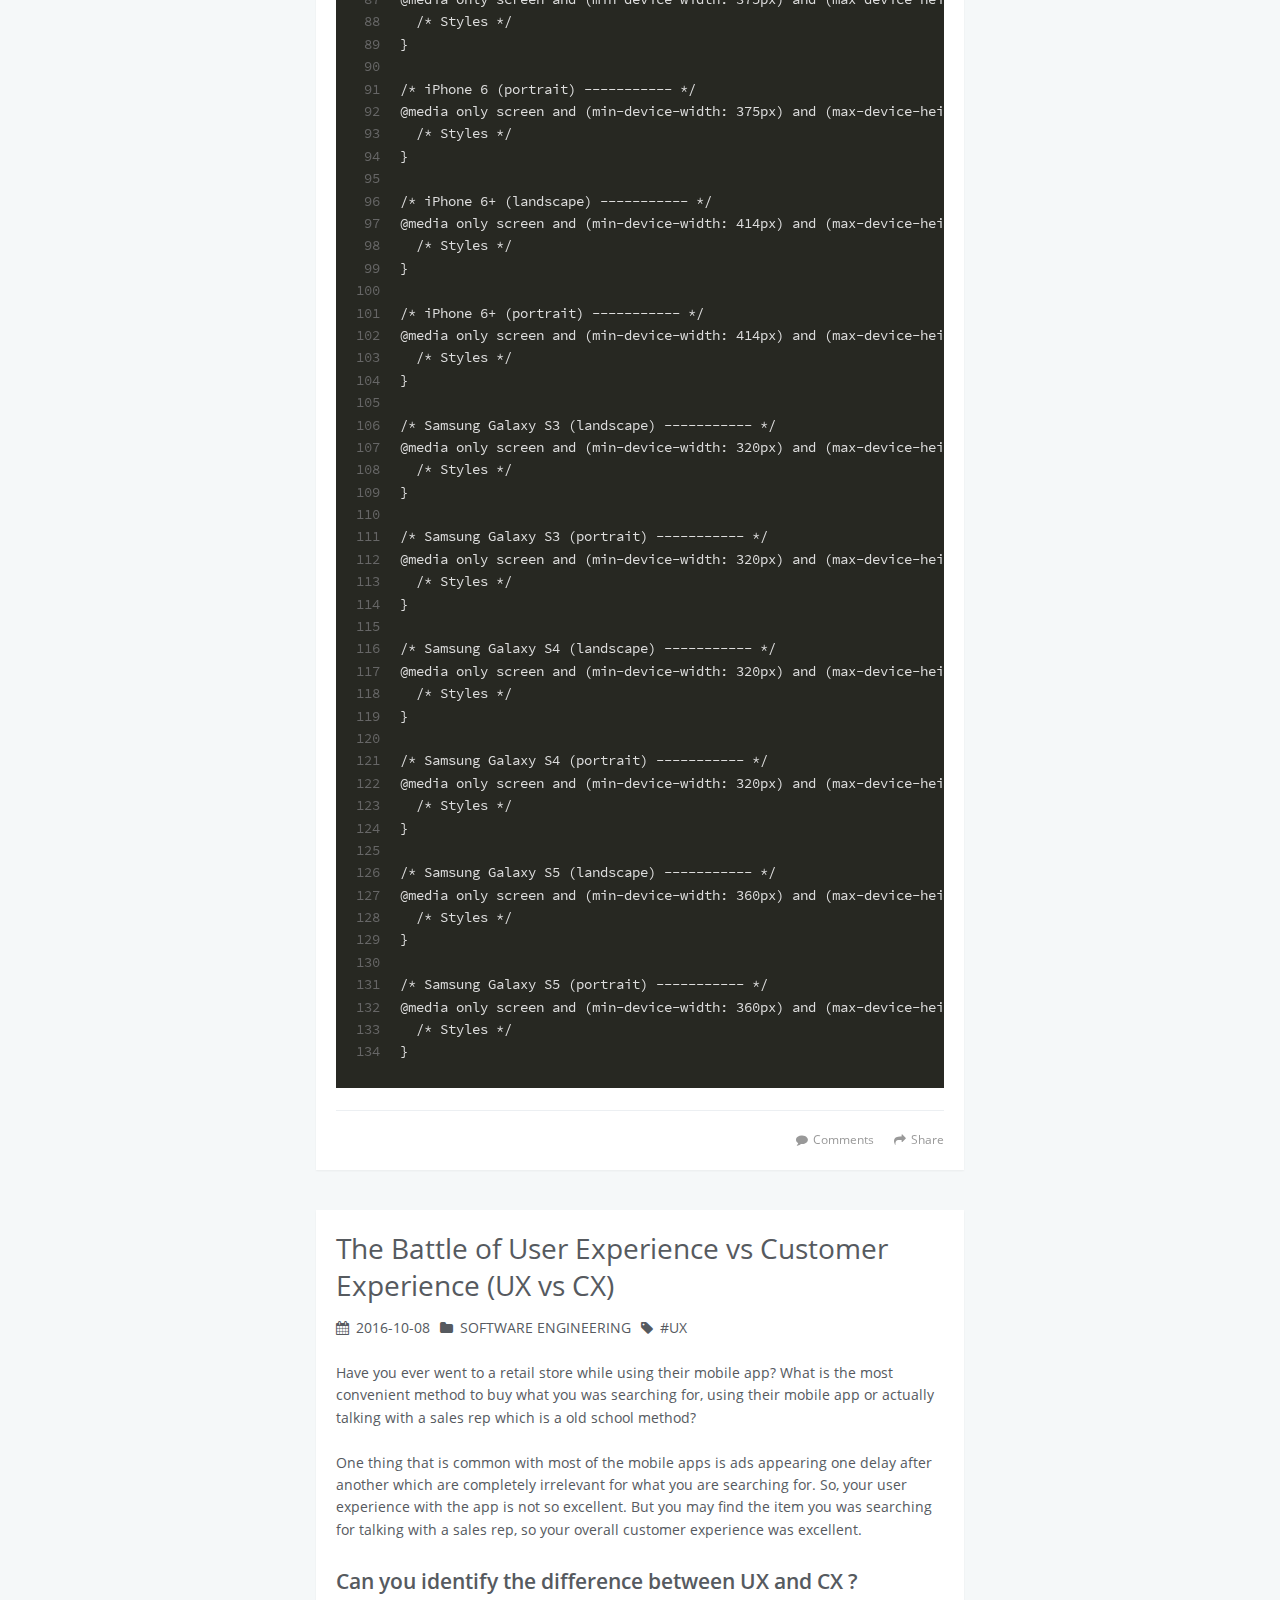
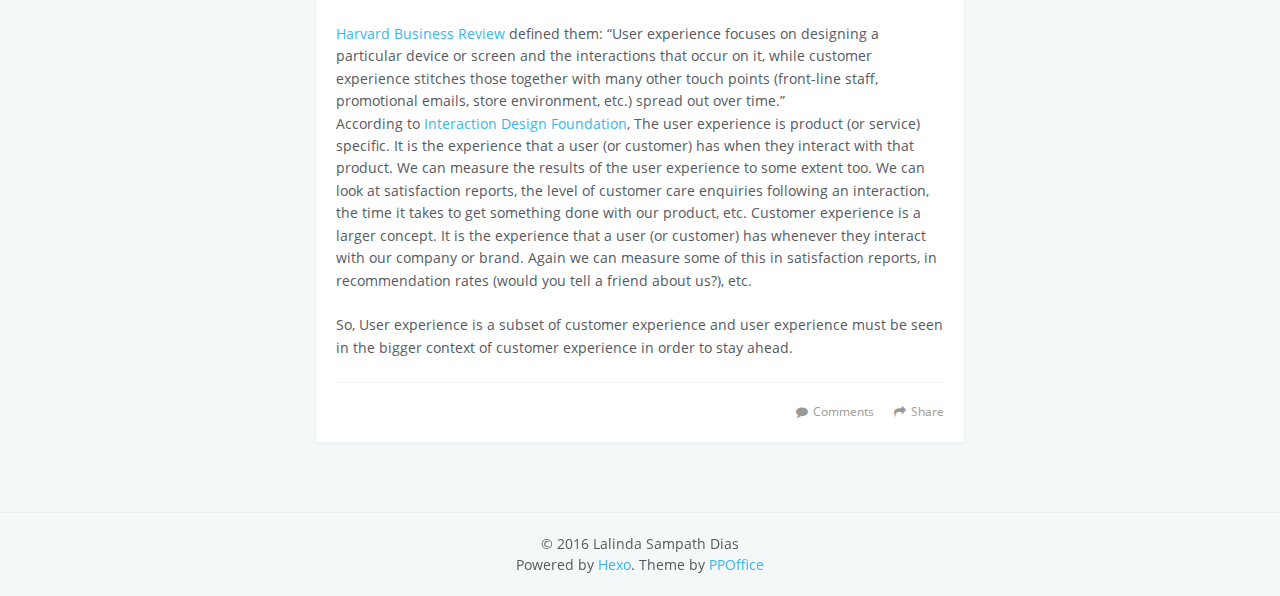
==== commit 7f24b5c1: "Site updated: 2016-10-13 00:02:36" ====
--- a/index.html
+++ b/index.html
@@ -1,5 +1,5 @@
 <!DOCTYPE html>
-<html lang=En>
+<html lang=en>
 <head>
     <meta charset="utf-8">
     
@@ -77,7 +77,7 @@
             <div id="search-form-wrap">
 
     <form class="search-form">
-        <input type="text" class="ins-search-input search-form-input" placeholder="Buscar" />
+        <input type="text" class="ins-search-input search-form-input" placeholder="Search" />
         <button type="submit" class="search-form-submit"></button>
     </form>
     <div class="ins-search">
@@ -96,10 +96,10 @@
 (function (window) {
     var INSIGHT_CONFIG = {
         TRANSLATION: {
-            POSTS: 'Entradas',
+            POSTS: 'Posts',
             PAGES: 'Pages',
-            CATEGORIES: 'Categorias',
-            TAGS: 'Etiquetas',
+            CATEGORIES: 'Categories',
+            TAGS: 'Tags',
             UNTITLED: '(Untitled)',
         },
         ROOT_URL: '/',
@@ -130,7 +130,7 @@
                 <td>
                     
     <div class="search-form">
-        <input type="text" class="ins-search-input search-form-input" placeholder="Buscar" />
+        <input type="text" class="ins-search-input search-form-input" placeholder="Search" />
     </div>
 
                 </td>
@@ -150,16 +150,16 @@
             <h2 id="name">Lalinda Sampath Dias</h2>
             <h3 id="title">Software Engineer - UI/UX</h3>
             <span id="location"><i class="fa fa-map-marker"></i>Colombo, Sri Lanka</span>
-            <a id="follow" target="_blank" href="https://github.com/LalindaSampath">SEGUIR</a>
+            <a id="follow" target="_blank" href="https://github.com/LalindaSampath">FOLLOW</a>
         </div>
         <div class="article-info profile-block">
             <div class="article-info-block">
                 2
-                <span>Entradas</span>
+                <span>posts</span>
             </div>
             <div class="article-info-block">
                 2
-                <span>Etiquetas</span>
+                <span>tags</span>
             </div>
         </div>
         
@@ -267,7 +267,7 @@
 
 </div>
 
-    <a data-url="http://yoursite.com/2016/10/09/Media-Queries-in-Responsive-Web-Design/" data-id="ciu4b6ao40000wkpv734b73m8" class="article-share-link"><i class="fa fa-share"></i>Compartir</a>
+    <a data-url="http://yoursite.com/2016/10/09/Media-Queries-in-Responsive-Web-Design/" data-id="ciu7978450000f4pvb5jxf3dd" class="article-share-link"><i class="fa fa-share"></i>Share</a>
 <script>
     (function ($) {
         // Prevent duplicate binding
@@ -335,7 +335,7 @@
 
             
     
-        <a href="http://yoursite.com/2016/10/09/Media-Queries-in-Responsive-Web-Design/#comments" class="article-comment-link disqus-comment-count" data-disqus-url="http://yoursite.com/2016/10/09/Media-Queries-in-Responsive-Web-Design/">Comentarios</a>
+        <a href="http://yoursite.com/2016/10/09/Media-Queries-in-Responsive-Web-Design/#comments" class="article-comment-link disqus-comment-count" data-disqus-url="http://yoursite.com/2016/10/09/Media-Queries-in-Responsive-Web-Design/">Comments</a>
     
 
         </footer>
@@ -402,7 +402,7 @@
 
 </div>
 
-    <a data-url="http://yoursite.com/2016/10/08/The-Battle-of-User-Experience-vs-Customer-Experience-UX-vs-CX/" data-id="ciu4b6aoz0001wkpv7ba2o8e1" class="article-share-link"><i class="fa fa-share"></i>Compartir</a>
+    <a data-url="http://yoursite.com/2016/10/08/The-Battle-of-User-Experience-vs-Customer-Experience-UX-vs-CX/" data-id="ciu79784w0001f4pvg2vub5nu" class="article-share-link"><i class="fa fa-share"></i>Share</a>
 <script>
     (function ($) {
         // Prevent duplicate binding
@@ -470,7 +470,7 @@
 
             
     
-        <a href="http://yoursite.com/2016/10/08/The-Battle-of-User-Experience-vs-Customer-Experience-UX-vs-CX/#comments" class="article-comment-link disqus-comment-count" data-disqus-url="http://yoursite.com/2016/10/08/The-Battle-of-User-Experience-vs-Customer-Experience-UX-vs-CX/">Comentarios</a>
+        <a href="http://yoursite.com/2016/10/08/The-Battle-of-User-Experience-vs-Customer-Experience-UX-vs-CX/#comments" class="article-comment-link disqus-comment-count" data-disqus-url="http://yoursite.com/2016/10/08/The-Battle-of-User-Experience-vs-Customer-Experience-UX-vs-CX/">Comments</a>
     
 
         </footer>
@@ -485,7 +485,7 @@
    
         
     <div class="widget-wrap">
-        <h3 class="widget-title">Recientes</h3>
+        <h3 class="widget-title">recent</h3>
         <div class="widget">
             <ul id="recent-post" class="">
                 
@@ -534,7 +534,7 @@
     
         
     <div class="widget-wrap">
-        <h3 class="widget-title">Categorias</h3>
+        <h3 class="widget-title">categories</h3>
         <div class="widget">
             <ul class="category-list"><li class="category-list-item"><a class="category-list-link" href="/categories/Software-Engineering/">Software Engineering</a><span class="category-list-count">2</span></li></ul>
         </div>
@@ -543,7 +543,7 @@
     
         
     <div class="widget-wrap">
-        <h3 class="widget-title">Archivos</h3>
+        <h3 class="widget-title">archives</h3>
         <div class="widget">
             <ul class="archive-list"><li class="archive-list-item"><a class="archive-list-link" href="/archives/2016/10/">October 2016</a><span class="archive-list-count">2</span></li></ul>
         </div>
@@ -552,7 +552,7 @@
     
         
     <div class="widget-wrap">
-        <h3 class="widget-title">Etiquetas</h3>
+        <h3 class="widget-title">tags</h3>
         <div class="widget">
             <ul class="tag-list"><li class="tag-list-item"><a class="tag-list-link" href="/tags/UI-Development/">UI Development</a><span class="tag-list-count">1</span></li><li class="tag-list-item"><a class="tag-list-link" href="/tags/UX/">UX</a><span class="tag-list-count">1</span></li></ul>
         </div>
@@ -561,7 +561,7 @@
     
         
     <div class="widget-wrap">
-        <h3 class="widget-title">Nube de etiquetas</h3>
+        <h3 class="widget-title">tag cloud</h3>
         <div class="widget tagcloud">
             <a href="/tags/UI-Development/" style="font-size: 10px;">UI Development</a> <a href="/tags/UX/" style="font-size: 10px;">UX</a>
         </div>
@@ -570,7 +570,7 @@
     
         
     <div class="widget-wrap widget-list">
-        <h3 class="widget-title">Links</h3>
+        <h3 class="widget-title">links</h3>
         <div class="widget">
             <ul>
                 
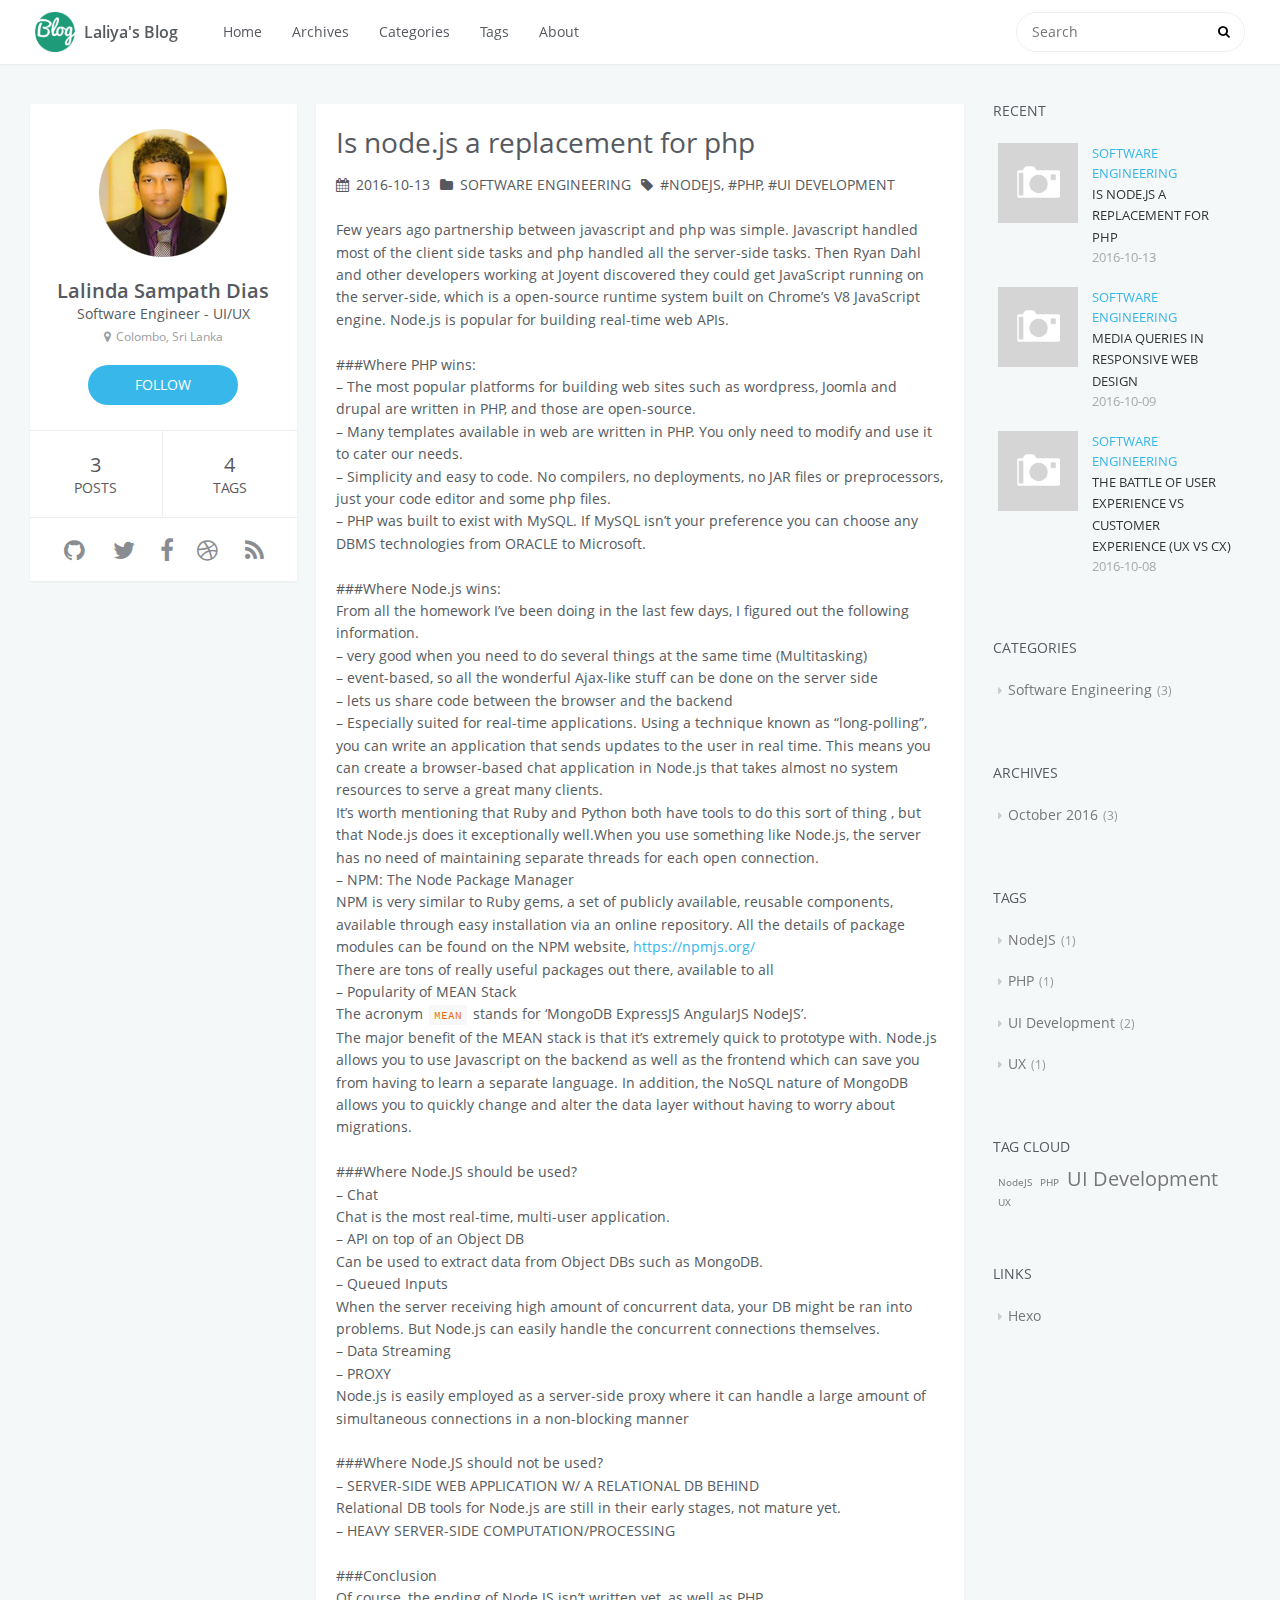
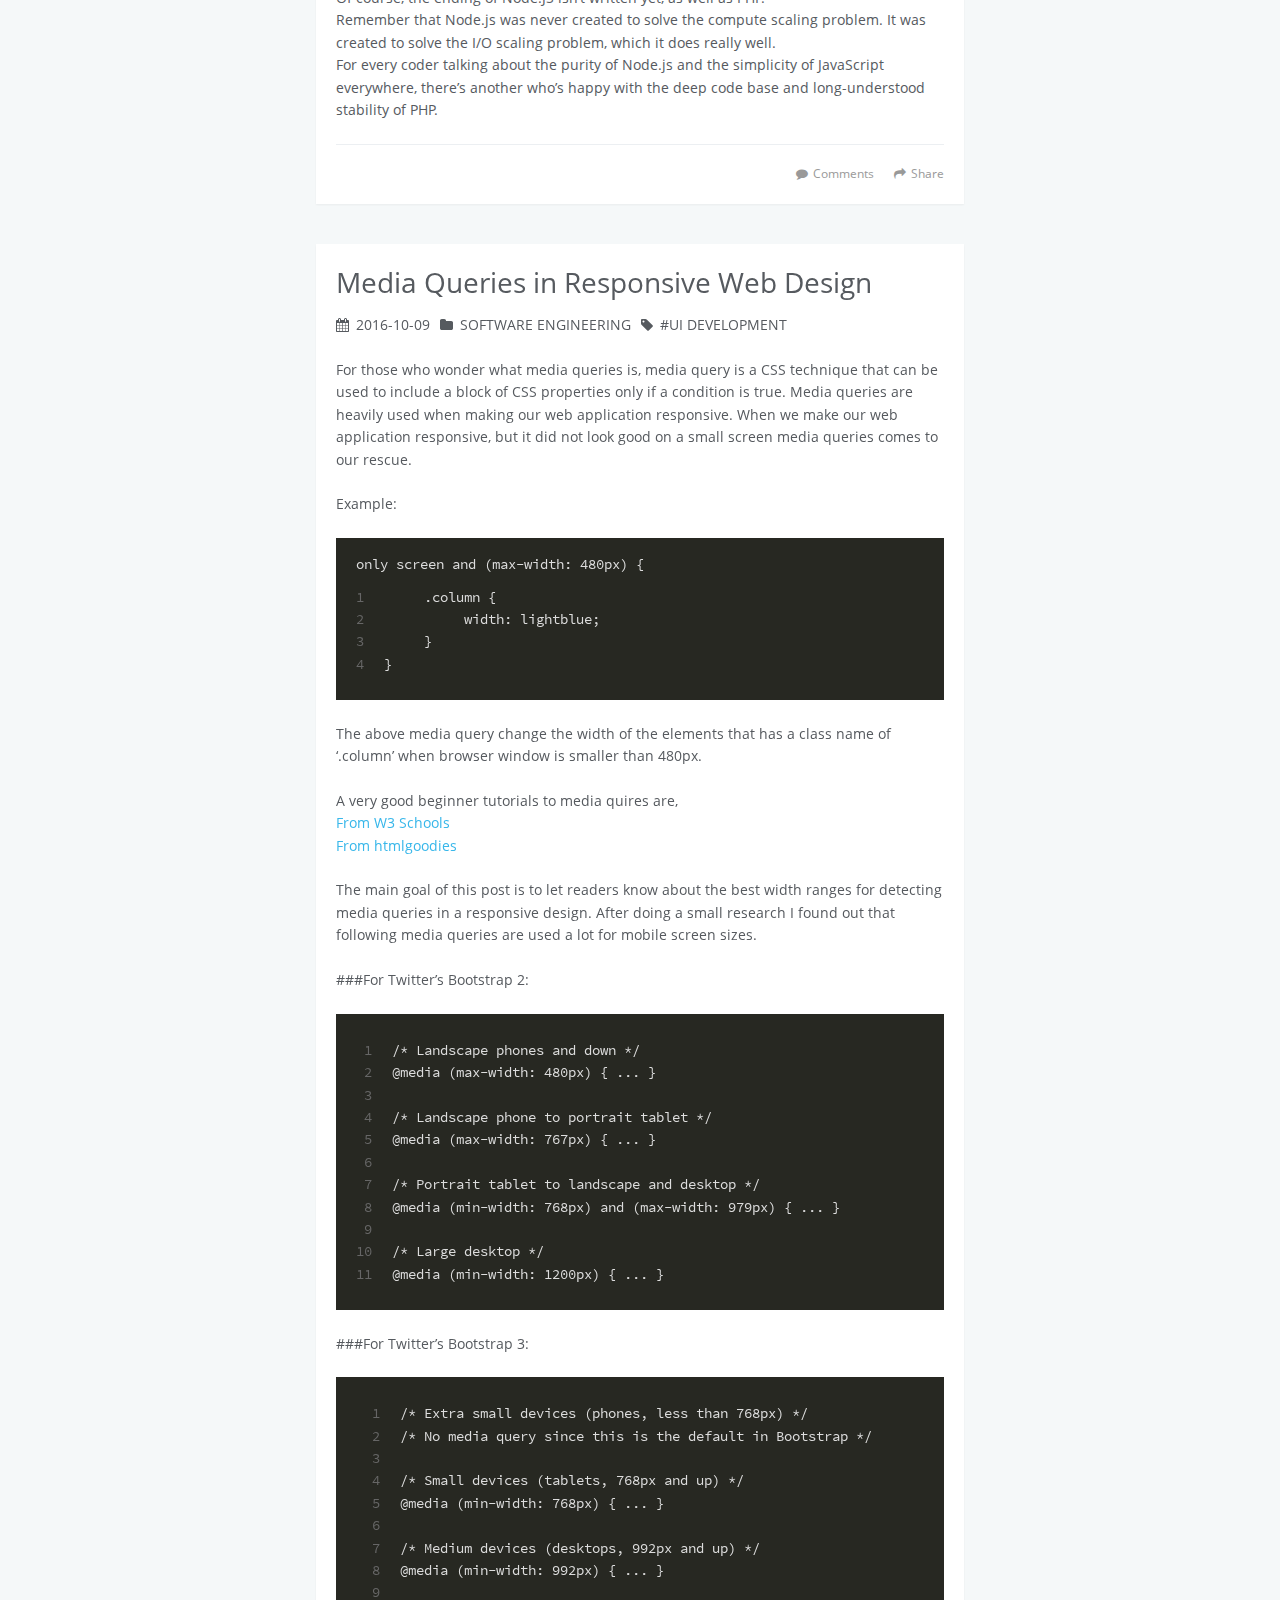
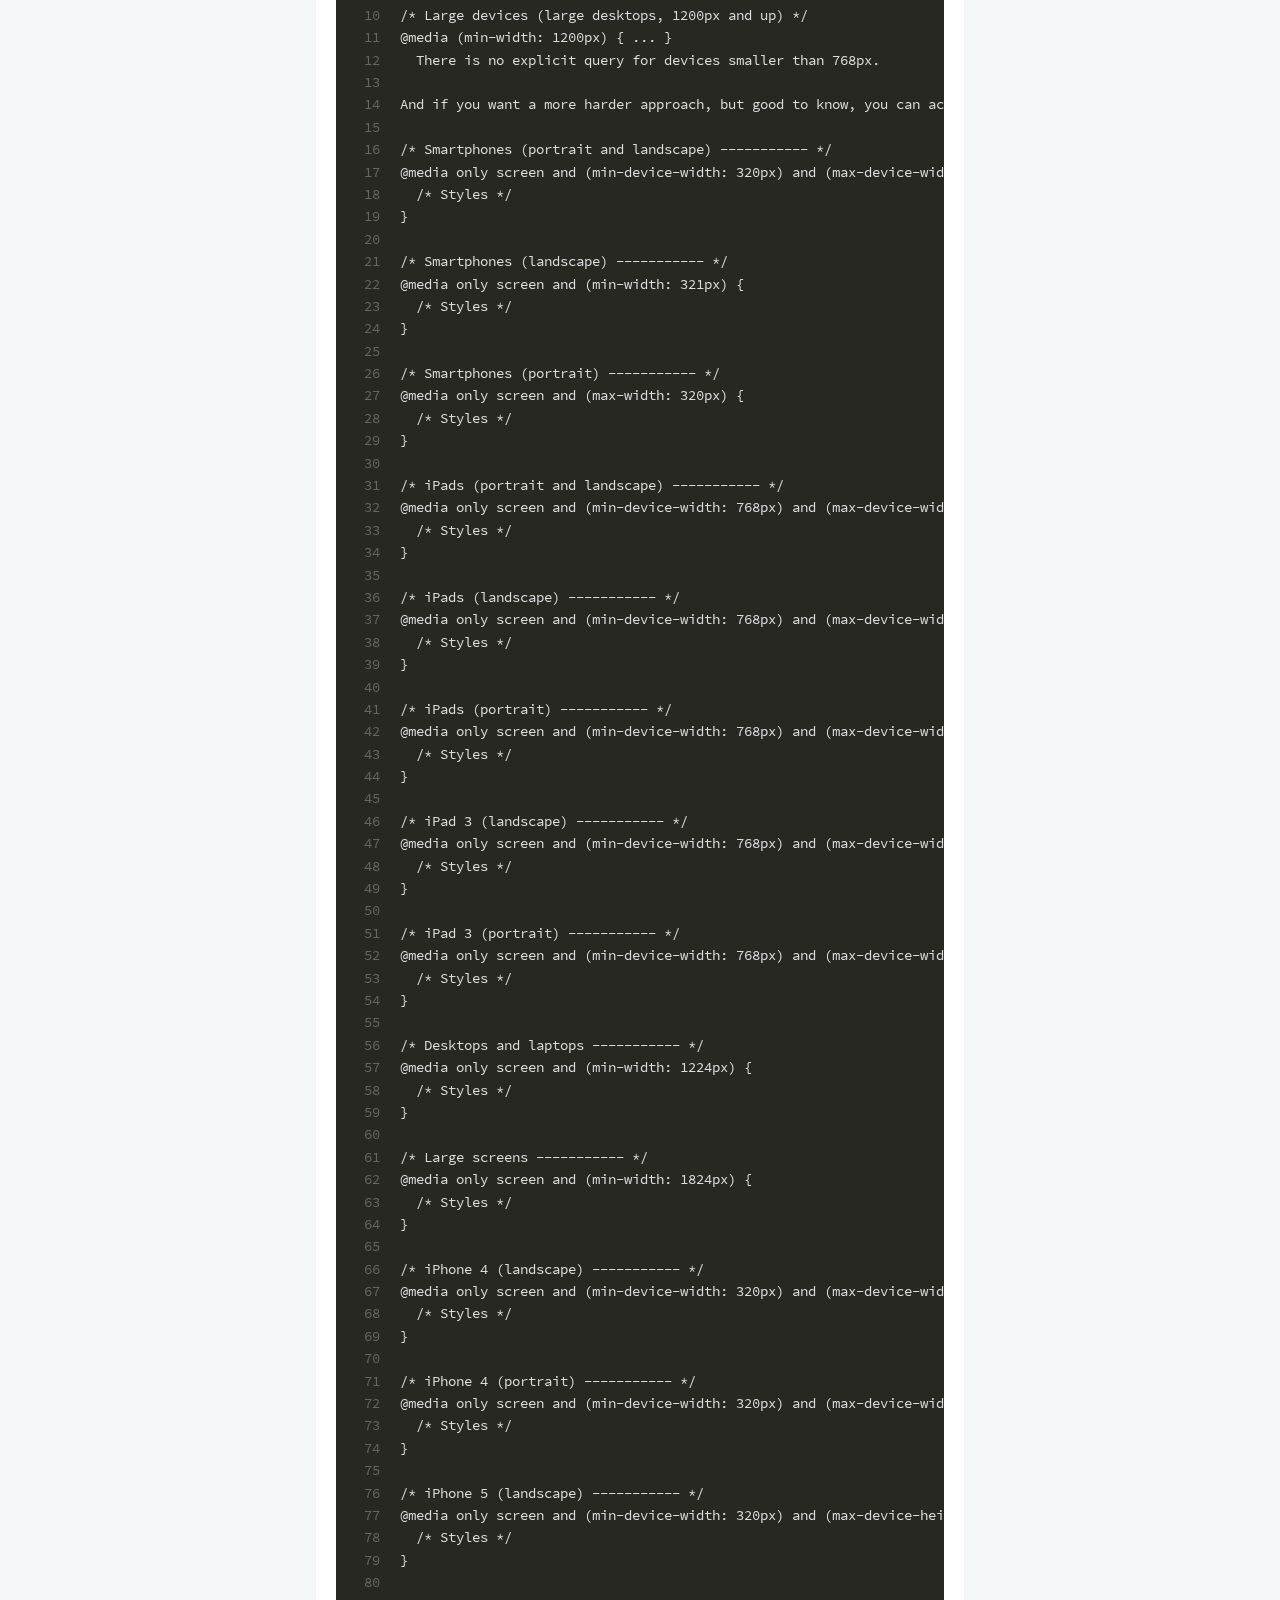
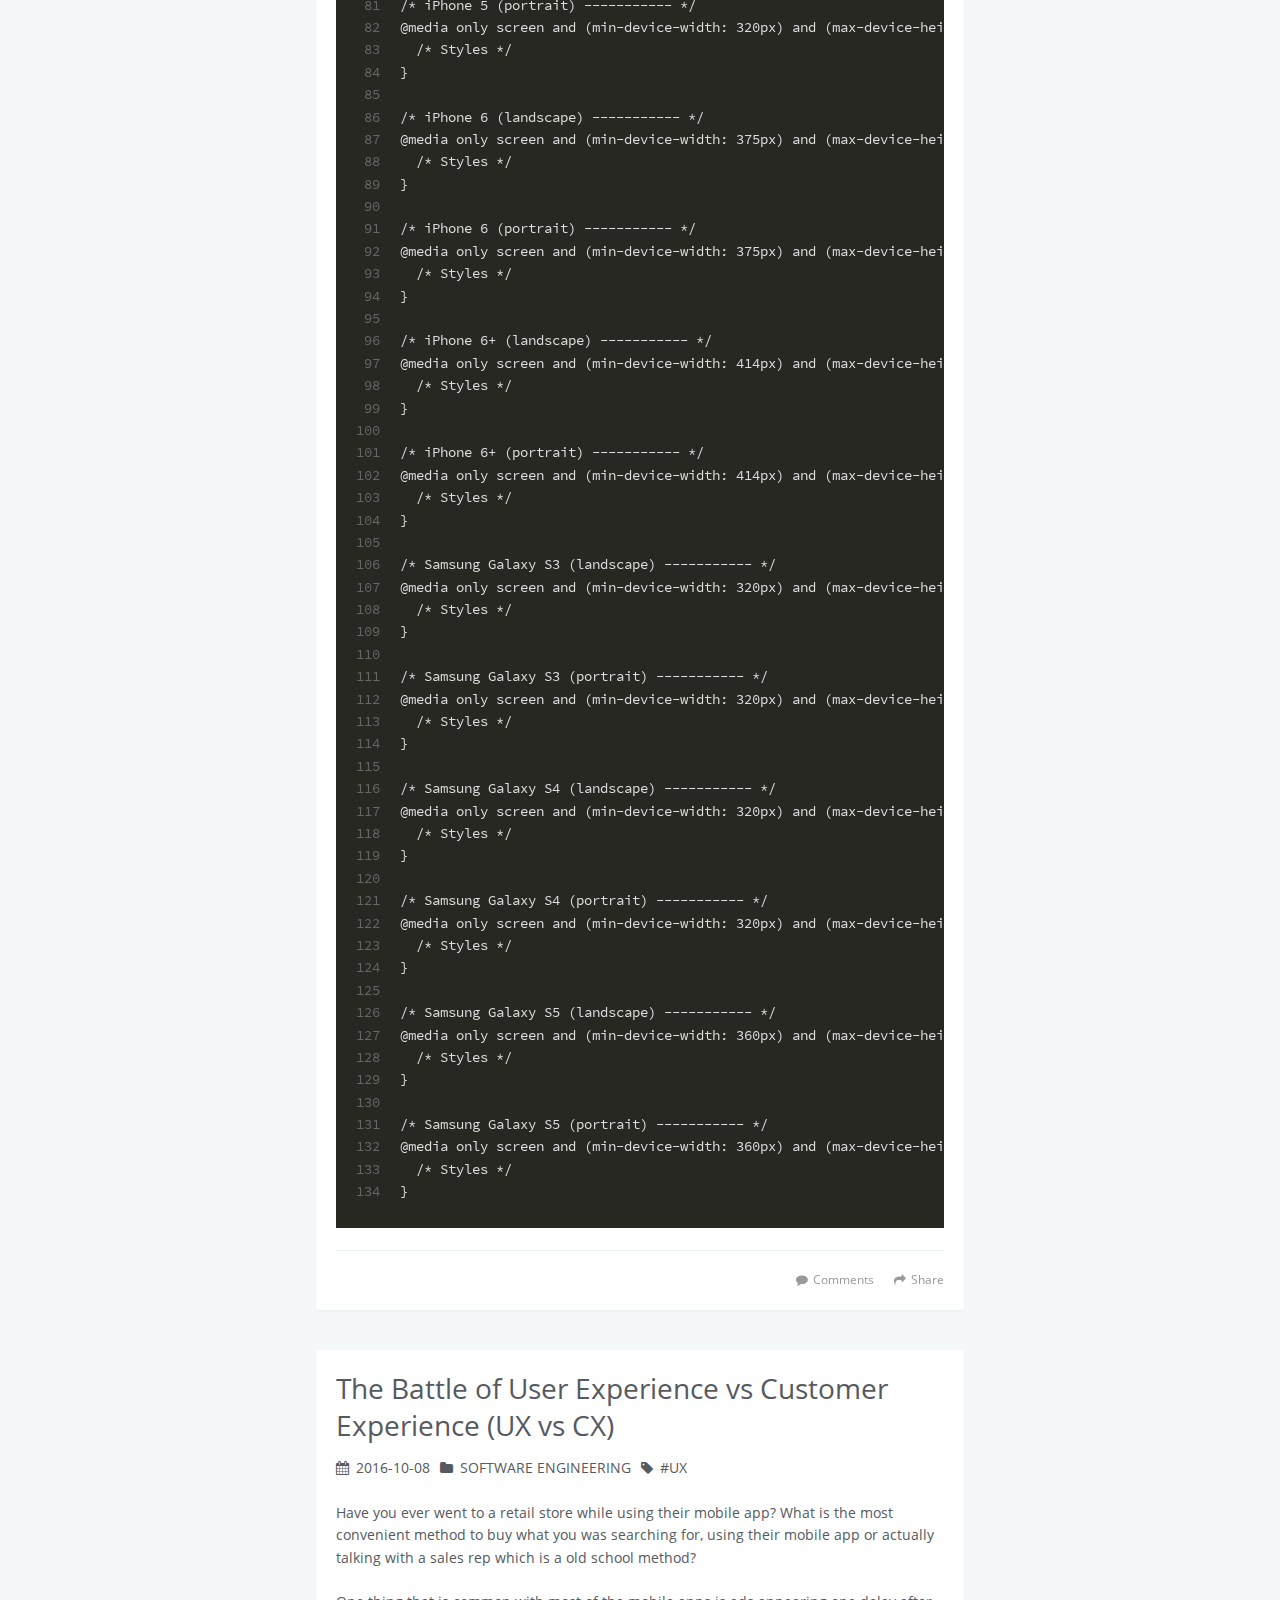
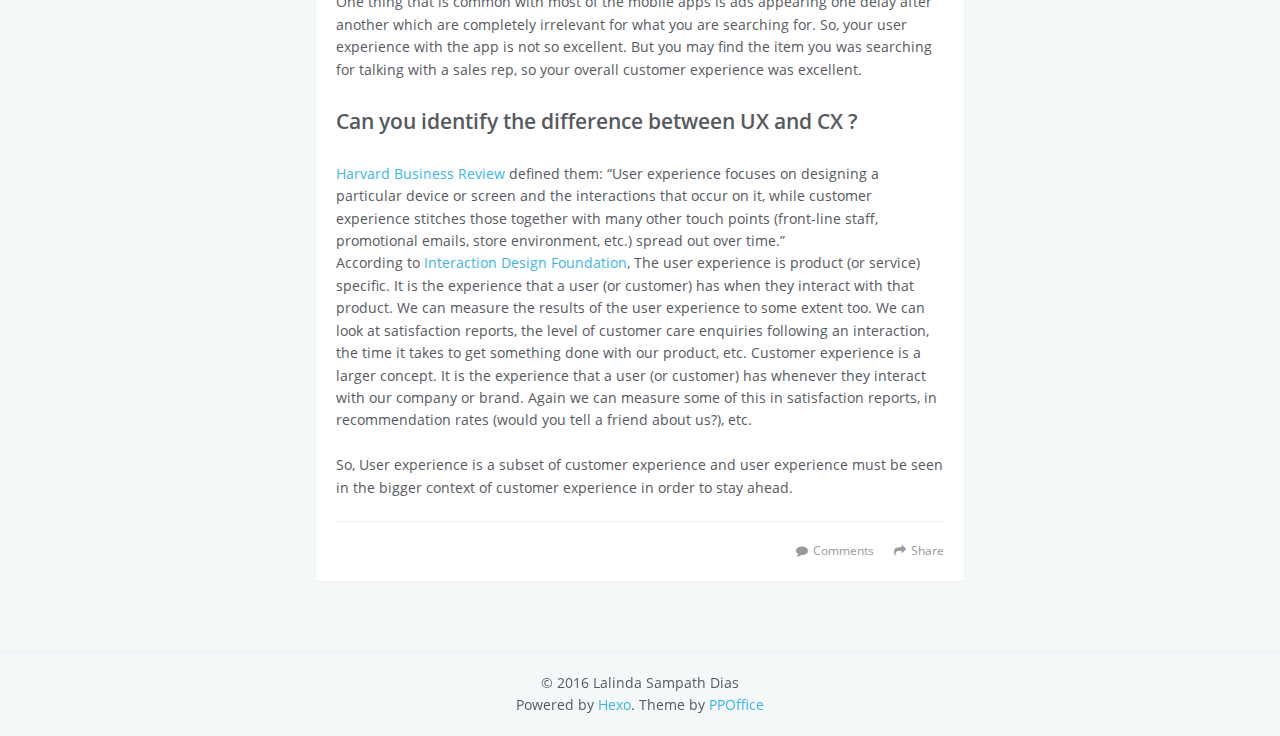
==== commit 759d752a: "Site updated: 2016-10-13 23:08:05" ====
--- a/index.html
+++ b/index.html
@@ -154,11 +154,11 @@
         </div>
         <div class="article-info profile-block">
             <div class="article-info-block">
-                2
+                3
                 <span>posts</span>
             </div>
             <div class="article-info-block">
-                2
+                4
                 <span>tags</span>
             </div>
         </div>
@@ -207,7 +207,7 @@
 
             
             <section id="main">
-    <article id="post-Media-Queries-in-Responsive-Web-Design" class="article article-type-post" itemscope itemprop="blogPost">
+    <article id="post-Is-node-js-a-replacement-for-php" class="article article-type-post" itemscope itemprop="blogPost">
     <div class="article-inner">
         
         
@@ -215,7 +215,7 @@
                 
     
         <h1 itemprop="name">
-            <a class="article-title" href="/2016/10/09/Media-Queries-in-Responsive-Web-Design/">Media Queries in Responsive Web Design</a>
+            <a class="article-title" href="/2016/10/13/Is-node-js-a-replacement-for-php/">Is node.js a replacement for php</a>
         </h1>
     
 
@@ -224,8 +224,8 @@
                         
     <div class="article-date">
         <i class="fa fa-calendar"></i>
-        <a href="/2016/10/09/Media-Queries-in-Responsive-Web-Design/">
-            <time datetime="2016-10-09T16:09:27.000Z" itemprop="datePublished">2016-10-09</time>
+        <a href="/2016/10/13/Is-node-js-a-replacement-for-php/">
+            <time datetime="2016-10-13T17:27:56.000Z" itemprop="datePublished">2016-10-13</time>
         </a>
     </div>
 
@@ -239,7 +239,7 @@
                         
     <div class="article-tag">
         <i class="fa fa-tag"></i>
-        <a class="tag-link" href="/tags/UI-Development/">UI Development</a>
+        <a class="tag-link" href="/tags/NodeJS/">NodeJS</a>, <a class="tag-link" href="/tags/PHP/">PHP</a>, <a class="tag-link" href="/tags/UI-Development/">UI Development</a>
     </div>
 
                     </div>
@@ -250,13 +250,12 @@
         <div class="article-entry" itemprop="articleBody">
         
             
-            <p>For those who wonder what media queries is, media query is a CSS technique that can be used to include a block of CSS properties only if a condition is true. Media queries are heavily used when making our web application responsive. When we make our web application responsive, but it did not look good on a small screen media queries comes to our rescue.</p>
-<p>Example:<br>      <figure class="highlight plain"><figcaption><span>only screen and (max-width: 480px) &#123;</span></figcaption><table><tr><td class="gutter"><pre><div class="line">1</div><div class="line">2</div><div class="line">3</div><div class="line">4</div></pre></td><td class="code"><pre><div class="line">     .column &#123;</div><div class="line">          width: lightblue;</div><div class="line">     &#125;</div><div class="line">&#125;</div></pre></td></tr></table></figure></p>
-<p>The above media query change the width of the elements that has a class name of ‘.column’ when browser window is smaller than 480px.  </p>
-<p>A very good beginner tutorials to media quires are,<br><a href="http://www.w3schools.com/css/css_rwd_mediaqueries.asp" target="_blank" rel="external">From W3 Schools</a><br><a href="http://www.htmlgoodies.com/html5/tutorials/an-introduction-to-css3-media-queries.html#fbid=IxWVFO5Wfo5" target="_blank" rel="external">From htmlgoodies</a></p>
-<p>The main goal of this post is to let readers know about the best width ranges for detecting media queries in a responsive design. After doing a small research I found out that following media queries are used a lot for mobile screen sizes. </p>
-<p>###For Twitter’s Bootstrap 2:<br><figure class="highlight plain"><table><tr><td class="gutter"><pre><div class="line">1</div><div class="line">2</div><div class="line">3</div><div class="line">4</div><div class="line">5</div><div class="line">6</div><div class="line">7</div><div class="line">8</div><div class="line">9</div><div class="line">10</div><div class="line">11</div></pre></td><td class="code"><pre><div class="line">/* Landscape phones and down */</div><div class="line">@media (max-width: 480px) &#123; ... &#125;</div><div class="line"></div><div class="line">/* Landscape phone to portrait tablet */</div><div class="line">@media (max-width: 767px) &#123; ... &#125;</div><div class="line"></div><div class="line">/* Portrait tablet to landscape and desktop */</div><div class="line">@media (min-width: 768px) and (max-width: 979px) &#123; ... &#125;</div><div class="line"></div><div class="line">/* Large desktop */</div><div class="line">@media (min-width: 1200px) &#123; ... &#125;</div></pre></td></tr></table></figure></p>
-<p>###For Twitter’s Bootstrap 3:<br><figure class="highlight plain"><table><tr><td class="gutter"><pre><div class="line">1</div><div class="line">2</div><div class="line">3</div><div class="line">4</div><div class="line">5</div><div class="line">6</div><div class="line">7</div><div class="line">8</div><div class="line">9</div><div class="line">10</div><div class="line">11</div><div class="line">12</div><div class="line">13</div><div class="line">14</div><div class="line">15</div><div class="line">16</div><div class="line">17</div><div class="line">18</div><div class="line">19</div><div class="line">20</div><div class="line">21</div><div class="line">22</div><div class="line">23</div><div class="line">24</div><div class="line">25</div><div class="line">26</div><div class="line">27</div><div class="line">28</div><div class="line">29</div><div class="line">30</div><div class="line">31</div><div class="line">32</div><div class="line">33</div><div class="line">34</div><div class="line">35</div><div class="line">36</div><div class="line">37</div><div class="line">38</div><div class="line">39</div><div class="line">40</div><div class="line">41</div><div class="line">42</div><div class="line">43</div><div class="line">44</div><div class="line">45</div><div class="line">46</div><div class="line">47</div><div class="line">48</div><div class="line">49</div><div class="line">50</div><div class="line">51</div><div class="line">52</div><div class="line">53</div><div class="line">54</div><div class="line">55</div><div class="line">56</div><div class="line">57</div><div class="line">58</div><div class="line">59</div><div class="line">60</div><div class="line">61</div><div class="line">62</div><div class="line">63</div><div class="line">64</div><div class="line">65</div><div class="line">66</div><div class="line">67</div><div class="line">68</div><div class="line">69</div><div class="line">70</div><div class="line">71</div><div class="line">72</div><div class="line">73</div><div class="line">74</div><div class="line">75</div><div class="line">76</div><div class="line">77</div><div class="line">78</div><div class="line">79</div><div class="line">80</div><div class="line">81</div><div class="line">82</div><div class="line">83</div><div class="line">84</div><div class="line">85</div><div class="line">86</div><div class="line">87</div><div class="line">88</div><div class="line">89</div><div class="line">90</div><div class="line">91</div><div class="line">92</div><div class="line">93</div><div class="line">94</div><div class="line">95</div><div class="line">96</div><div class="line">97</div><div class="line">98</div><div class="line">99</div><div class="line">100</div><div class="line">101</div><div class="line">102</div><div class="line">103</div><div class="line">104</div><div class="line">105</div><div class="line">106</div><div class="line">107</div><div class="line">108</div><div class="line">109</div><div class="line">110</div><div class="line">111</div><div class="line">112</div><div class="line">113</div><div class="line">114</div><div class="line">115</div><div class="line">116</div><div class="line">117</div><div class="line">118</div><div class="line">119</div><div class="line">120</div><div class="line">121</div><div class="line">122</div><div class="line">123</div><div class="line">124</div><div class="line">125</div><div class="line">126</div><div class="line">127</div><div class="line">128</div><div class="line">129</div><div class="line">130</div><div class="line">131</div><div class="line">132</div><div class="line">133</div><div class="line">134</div></pre></td><td class="code"><pre><div class="line">/* Extra small devices (phones, less than 768px) */</div><div class="line">/* No media query since this is the default in Bootstrap */</div><div class="line"></div><div class="line">/* Small devices (tablets, 768px and up) */</div><div class="line">@media (min-width: 768px) &#123; ... &#125;</div><div class="line"></div><div class="line">/* Medium devices (desktops, 992px and up) */</div><div class="line">@media (min-width: 992px) &#123; ... &#125;</div><div class="line"></div><div class="line">/* Large devices (large desktops, 1200px and up) */</div><div class="line">@media (min-width: 1200px) &#123; ... &#125;</div><div class="line">  There is no explicit query for devices smaller than 768px. </div><div class="line"></div><div class="line">And if you want a more harder approach, but good to know, you can accommodate all of following media queries when designing a responsive mobile site</div><div class="line"></div><div class="line">/* Smartphones (portrait and landscape) ----------- */</div><div class="line">@media only screen and (min-device-width: 320px) and (max-device-width: 480px) &#123;</div><div class="line">  /* Styles */</div><div class="line">&#125;</div><div class="line"></div><div class="line">/* Smartphones (landscape) ----------- */</div><div class="line">@media only screen and (min-width: 321px) &#123;</div><div class="line">  /* Styles */</div><div class="line">&#125;</div><div class="line"></div><div class="line">/* Smartphones (portrait) ----------- */</div><div class="line">@media only screen and (max-width: 320px) &#123;</div><div class="line">  /* Styles */</div><div class="line">&#125;</div><div class="line"></div><div class="line">/* iPads (portrait and landscape) ----------- */</div><div class="line">@media only screen and (min-device-width: 768px) and (max-device-width: 1024px) &#123;</div><div class="line">  /* Styles */</div><div class="line">&#125;</div><div class="line"></div><div class="line">/* iPads (landscape) ----------- */</div><div class="line">@media only screen and (min-device-width: 768px) and (max-device-width: 1024px) and (orientation: landscape) &#123;</div><div class="line">  /* Styles */</div><div class="line">&#125;</div><div class="line"></div><div class="line">/* iPads (portrait) ----------- */</div><div class="line">@media only screen and (min-device-width: 768px) and (max-device-width: 1024px) and (orientation: portrait) &#123;</div><div class="line">  /* Styles */</div><div class="line">&#125;</div><div class="line"></div><div class="line">/* iPad 3 (landscape) ----------- */</div><div class="line">@media only screen and (min-device-width: 768px) and (max-device-width: 1024px) and (orientation: landscape) and (-webkit-min-device-pixel-ratio: 2) &#123;</div><div class="line">  /* Styles */</div><div class="line">&#125;</div><div class="line"></div><div class="line">/* iPad 3 (portrait) ----------- */</div><div class="line">@media only screen and (min-device-width: 768px) and (max-device-width: 1024px) and (orientation: portrait) and (-webkit-min-device-pixel-ratio: 2) &#123;</div><div class="line">  /* Styles */</div><div class="line">&#125;</div><div class="line"></div><div class="line">/* Desktops and laptops ----------- */</div><div class="line">@media only screen and (min-width: 1224px) &#123;</div><div class="line">  /* Styles */</div><div class="line">&#125;</div><div class="line"></div><div class="line">/* Large screens ----------- */</div><div class="line">@media only screen and (min-width: 1824px) &#123;</div><div class="line">  /* Styles */</div><div class="line">&#125;</div><div class="line"></div><div class="line">/* iPhone 4 (landscape) ----------- */</div><div class="line">@media only screen and (min-device-width: 320px) and (max-device-width: 480px) and (orientation: landscape) and (-webkit-min-device-pixel-ratio: 2) &#123;</div><div class="line">  /* Styles */</div><div class="line">&#125;</div><div class="line"></div><div class="line">/* iPhone 4 (portrait) ----------- */</div><div class="line">@media only screen and (min-device-width: 320px) and (max-device-width: 480px) and (orientation: portrait) and (-webkit-min-device-pixel-ratio: 2) &#123;</div><div class="line">  /* Styles */</div><div class="line">&#125;</div><div class="line"></div><div class="line">/* iPhone 5 (landscape) ----------- */</div><div class="line">@media only screen and (min-device-width: 320px) and (max-device-height: 568px) and (orientation: landscape) and (-webkit-device-pixel-ratio: 2) &#123;</div><div class="line">  /* Styles */</div><div class="line">&#125;</div><div class="line"></div><div class="line">/* iPhone 5 (portrait) ----------- */</div><div class="line">@media only screen and (min-device-width: 320px) and (max-device-height: 568px) and (orientation: portrait) and (-webkit-device-pixel-ratio: 2) &#123;</div><div class="line">  /* Styles */</div><div class="line">&#125;</div><div class="line"></div><div class="line">/* iPhone 6 (landscape) ----------- */</div><div class="line">@media only screen and (min-device-width: 375px) and (max-device-height: 667px) and (orientation: landscape) and (-webkit-device-pixel-ratio: 2) &#123;</div><div class="line">  /* Styles */</div><div class="line">&#125;</div><div class="line"></div><div class="line">/* iPhone 6 (portrait) ----------- */</div><div class="line">@media only screen and (min-device-width: 375px) and (max-device-height: 667px) and (orientation: portrait) and (-webkit-device-pixel-ratio: 2) &#123;</div><div class="line">  /* Styles */</div><div class="line">&#125;</div><div class="line"></div><div class="line">/* iPhone 6+ (landscape) ----------- */</div><div class="line">@media only screen and (min-device-width: 414px) and (max-device-height: 736px) and (orientation: landscape) and (-webkit-device-pixel-ratio: 2) &#123;</div><div class="line">  /* Styles */</div><div class="line">&#125;</div><div class="line"></div><div class="line">/* iPhone 6+ (portrait) ----------- */</div><div class="line">@media only screen and (min-device-width: 414px) and (max-device-height: 736px) and (orientation: portrait) and (-webkit-device-pixel-ratio: 2) &#123;</div><div class="line">  /* Styles */</div><div class="line">&#125;</div><div class="line"></div><div class="line">/* Samsung Galaxy S3 (landscape) ----------- */</div><div class="line">@media only screen and (min-device-width: 320px) and (max-device-height: 640px) and (orientation: landscape) and (-webkit-device-pixel-ratio: 2) &#123;</div><div class="line">  /* Styles */</div><div class="line">&#125;</div><div class="line"></div><div class="line">/* Samsung Galaxy S3 (portrait) ----------- */</div><div class="line">@media only screen and (min-device-width: 320px) and (max-device-height: 640px) and (orientation: portrait) and (-webkit-device-pixel-ratio: 2) &#123;</div><div class="line">  /* Styles */</div><div class="line">&#125;</div><div class="line"></div><div class="line">/* Samsung Galaxy S4 (landscape) ----------- */</div><div class="line">@media only screen and (min-device-width: 320px) and (max-device-height: 640px) and (orientation: landscape) and (-webkit-device-pixel-ratio: 3) &#123;</div><div class="line">  /* Styles */</div><div class="line">&#125;</div><div class="line"></div><div class="line">/* Samsung Galaxy S4 (portrait) ----------- */</div><div class="line">@media only screen and (min-device-width: 320px) and (max-device-height: 640px) and (orientation: portrait) and (-webkit-device-pixel-ratio: 3) &#123;</div><div class="line">  /* Styles */</div><div class="line">&#125;</div><div class="line"></div><div class="line">/* Samsung Galaxy S5 (landscape) ----------- */</div><div class="line">@media only screen and (min-device-width: 360px) and (max-device-height: 640px) and (orientation: landscape) and (-webkit-device-pixel-ratio: 3) &#123;</div><div class="line">  /* Styles */</div><div class="line">&#125;</div><div class="line"></div><div class="line">/* Samsung Galaxy S5 (portrait) ----------- */</div><div class="line">@media only screen and (min-device-width: 360px) and (max-device-height: 640px) and (orientation: portrait) and (-webkit-device-pixel-ratio: 3) &#123;</div><div class="line">  /* Styles */</div><div class="line">&#125;</div></pre></td></tr></table></figure></p>
+            <p>Few years ago partnership between javascript and php was simple. Javascript handled most of the client side tasks and php handled all the server-side tasks. Then Ryan Dahl and other developers working at Joyent discovered they could get JavaScript running on the server-side, which is a open-source runtime system built on Chrome’s V8 JavaScript engine. Node.js is popular for building real-time web APIs. </p>
+<p>###Where PHP wins:<br>– The most popular platforms for building web sites such as wordpress, Joomla and drupal are written in PHP, and those are open-source.<br>– Many templates available in web are written in PHP. You only need to modify and use it to cater our needs.<br>– Simplicity and easy to code. No compilers, no deployments, no JAR files or preprocessors, just your code editor and some php files.<br>– PHP was built to exist with MySQL. If MySQL isn’t your preference you can choose any DBMS technologies from ORACLE to Microsoft.</p>
+<p>###Where Node.js wins:<br>    From all the homework I’ve been doing in the last few days, I figured out the following information.<br>– very good when you need to do several things at the same time (Multitasking)<br>– event-based, so all the wonderful Ajax-like stuff can be done on the server side<br>– lets us share code between the browser and the backend<br>– Especially suited for real-time applications. Using a technique known as “long-polling”, you can write an application that sends updates to the user in real time. This means you can create a browser-based chat application in Node.js that takes almost no system resources to serve a great many clients.<br>It’s worth mentioning that Ruby and Python both have tools to do this sort of thing , but that Node.js does it exceptionally well.When you use something like Node.js, the server has no need of maintaining separate threads for each open connection.<br>– NPM: The Node Package Manager<br>NPM is very similar to Ruby gems, a set of publicly available, reusable components, available through easy installation via an online repository. All the details of package modules can be found on the NPM website, <a href="https://npmjs.org/" target="_blank" rel="external">https://npmjs.org/</a><br> There are tons of really useful packages out there, available to all<br>– Popularity of MEAN Stack<br>The acronym <code>MEAN</code> stands for ‘MongoDB ExpressJS AngularJS NodeJS’.<br>The major benefit of the MEAN stack is that it’s extremely quick to prototype with. Node.js allows you to use Javascript on the backend as well as the frontend which can save you from having to learn a separate language. In addition, the NoSQL nature of MongoDB allows you to quickly change and alter the data layer without having to worry about migrations.</p>
+<p>###Where Node.JS should be used?<br>– Chat<br>    Chat is the most real-time, multi-user application.<br>– API on top of an Object DB<br>    Can be used to extract data from Object DBs such as MongoDB.<br>– Queued Inputs<br>When the server receiving high amount of concurrent data, your DB might be ran into problems. But Node.js can easily handle the concurrent connections themselves.<br>– Data Streaming<br>– PROXY<br>Node.js is easily employed as a server-side proxy where it can handle a large amount of simultaneous connections in a non-blocking manner</p>
+<p>###Where Node.JS should not be used?<br>– SERVER-SIDE WEB APPLICATION W/ A RELATIONAL DB BEHIND<br>Relational DB tools for Node.js are still in their early stages, not mature yet.<br>– HEAVY SERVER-SIDE COMPUTATION/PROCESSING</p>
+<p>###Conclusion<br>Of course, the ending of Node.JS isn’t written yet, as well as PHP.<br>Remember that Node.js was never created to solve the compute scaling problem. It was created to solve the I/O scaling problem, which it does really well.<br>For every coder talking about the purity of Node.js and the simplicity of JavaScript everywhere, there’s another who’s happy with the deep code base and long-understood stability of PHP. </p>
 
         
         </div>
@@ -267,7 +266,7 @@
 
 </div>
 
-    <a data-url="http://yoursite.com/2016/10/09/Media-Queries-in-Responsive-Web-Design/" data-id="ciu7978450000f4pvb5jxf3dd" class="article-share-link"><i class="fa fa-share"></i>Share</a>
+    <a data-url="http://yoursite.com/2016/10/13/Is-node-js-a-replacement-for-php/" data-id="ciu8md2ss00008opv36hiteuj" class="article-share-link"><i class="fa fa-share"></i>Share</a>
 <script>
     (function ($) {
         // Prevent duplicate binding
@@ -335,7 +334,7 @@
 
             
     
-        <a href="http://yoursite.com/2016/10/09/Media-Queries-in-Responsive-Web-Design/#comments" class="article-comment-link disqus-comment-count" data-disqus-url="http://yoursite.com/2016/10/09/Media-Queries-in-Responsive-Web-Design/">Comments</a>
+        <a href="http://yoursite.com/2016/10/13/Is-node-js-a-replacement-for-php/#comments" class="article-comment-link disqus-comment-count" data-disqus-url="http://yoursite.com/2016/10/13/Is-node-js-a-replacement-for-php/">Comments</a>
     
 
         </footer>
@@ -345,7 +344,7 @@
 
 
 
-    <article id="post-The-Battle-of-User-Experience-vs-Customer-Experience-UX-vs-CX" class="article article-type-post" itemscope itemprop="blogPost">
+    <article id="post-Media-Queries-in-Responsive-Web-Design" class="article article-type-post" itemscope itemprop="blogPost">
     <div class="article-inner">
         
         
@@ -353,7 +352,7 @@
                 
     
         <h1 itemprop="name">
-            <a class="article-title" href="/2016/10/08/The-Battle-of-User-Experience-vs-Customer-Experience-UX-vs-CX/">The Battle of User Experience vs Customer Experience (UX vs CX)</a>
+            <a class="article-title" href="/2016/10/09/Media-Queries-in-Responsive-Web-Design/">Media Queries in Responsive Web Design</a>
         </h1>
     
 
@@ -362,8 +361,8 @@
                         
     <div class="article-date">
         <i class="fa fa-calendar"></i>
-        <a href="/2016/10/08/The-Battle-of-User-Experience-vs-Customer-Experience-UX-vs-CX/">
-            <time datetime="2016-10-08T16:20:32.000Z" itemprop="datePublished">2016-10-08</time>
+        <a href="/2016/10/09/Media-Queries-in-Responsive-Web-Design/">
+            <time datetime="2016-10-09T16:09:27.000Z" itemprop="datePublished">2016-10-09</time>
         </a>
     </div>
 
@@ -377,7 +376,7 @@
                         
     <div class="article-tag">
         <i class="fa fa-tag"></i>
-        <a class="tag-link" href="/tags/UX/">UX</a>
+        <a class="tag-link" href="/tags/UI-Development/">UI Development</a>
     </div>
 
                     </div>
@@ -388,10 +387,13 @@
         <div class="article-entry" itemprop="articleBody">
         
             
-            <p>Have you ever went to a retail store while using their mobile app? What is the most convenient method to buy what you was searching for, using their mobile app or actually talking with a sales rep which is a old school method?</p>
-<p>One thing that is common with most of the mobile apps is ads appearing one delay after another which are completely irrelevant for what you are searching for. So, your user experience with the app is not so excellent. But you may find the item you was searching for talking with a sales rep, so your overall customer experience was excellent. </p>
-<h2 id="Can-you-identify-the-difference-between-UX-and-CX"><a href="#Can-you-identify-the-difference-between-UX-and-CX" class="headerlink" title="Can you identify the difference between UX and CX ?"></a>Can you identify the difference between UX and CX ?</h2><p><a href="https://hbr.org/2015/08/great-ux-doesnt-guarantee-a-great-customer-experience" target="_blank" rel="external">Harvard Business Review</a> defined them: “User experience focuses on designing a particular device or screen and the interactions that occur on it, while customer experience stitches those together with many other touch points (front-line staff, promotional emails, store environment, etc.) spread out over time.”<br>According to <a href="https://www.interaction-design.org/" target="_blank" rel="external">Interaction Design Foundation</a>, The user experience is product (or service) specific. It is the experience that a user (or customer) has when they interact with that product. We can measure the results of the user experience to some extent too. We can look at satisfaction reports, the level of customer care enquiries following an interaction, the time it takes to get something done with our product, etc. Customer experience is a larger concept. It is the experience that a user (or customer) has whenever they interact with our company or brand. Again we can measure some of this in satisfaction reports, in recommendation rates (would you tell a friend about us?), etc.</p>
-<p>So, User experience is a subset of customer experience and user experience must be seen in the bigger context of customer experience in order to stay ahead.</p>
+            <p>For those who wonder what media queries is, media query is a CSS technique that can be used to include a block of CSS properties only if a condition is true. Media queries are heavily used when making our web application responsive. When we make our web application responsive, but it did not look good on a small screen media queries comes to our rescue.</p>
+<p>Example:<br>      <figure class="highlight plain"><figcaption><span>only screen and (max-width: 480px) &#123;</span></figcaption><table><tr><td class="gutter"><pre><div class="line">1</div><div class="line">2</div><div class="line">3</div><div class="line">4</div></pre></td><td class="code"><pre><div class="line">     .column &#123;</div><div class="line">          width: lightblue;</div><div class="line">     &#125;</div><div class="line">&#125;</div></pre></td></tr></table></figure></p>
+<p>The above media query change the width of the elements that has a class name of ‘.column’ when browser window is smaller than 480px.  </p>
+<p>A very good beginner tutorials to media quires are,<br><a href="http://www.w3schools.com/css/css_rwd_mediaqueries.asp" target="_blank" rel="external">From W3 Schools</a><br><a href="http://www.htmlgoodies.com/html5/tutorials/an-introduction-to-css3-media-queries.html#fbid=IxWVFO5Wfo5" target="_blank" rel="external">From htmlgoodies</a></p>
+<p>The main goal of this post is to let readers know about the best width ranges for detecting media queries in a responsive design. After doing a small research I found out that following media queries are used a lot for mobile screen sizes. </p>
+<p>###For Twitter’s Bootstrap 2:<br><figure class="highlight plain"><table><tr><td class="gutter"><pre><div class="line">1</div><div class="line">2</div><div class="line">3</div><div class="line">4</div><div class="line">5</div><div class="line">6</div><div class="line">7</div><div class="line">8</div><div class="line">9</div><div class="line">10</div><div class="line">11</div></pre></td><td class="code"><pre><div class="line">/* Landscape phones and down */</div><div class="line">@media (max-width: 480px) &#123; ... &#125;</div><div class="line"></div><div class="line">/* Landscape phone to portrait tablet */</div><div class="line">@media (max-width: 767px) &#123; ... &#125;</div><div class="line"></div><div class="line">/* Portrait tablet to landscape and desktop */</div><div class="line">@media (min-width: 768px) and (max-width: 979px) &#123; ... &#125;</div><div class="line"></div><div class="line">/* Large desktop */</div><div class="line">@media (min-width: 1200px) &#123; ... &#125;</div></pre></td></tr></table></figure></p>
+<p>###For Twitter’s Bootstrap 3:<br><figure class="highlight plain"><table><tr><td class="gutter"><pre><div class="line">1</div><div class="line">2</div><div class="line">3</div><div class="line">4</div><div class="line">5</div><div class="line">6</div><div class="line">7</div><div class="line">8</div><div class="line">9</div><div class="line">10</div><div class="line">11</div><div class="line">12</div><div class="line">13</div><div class="line">14</div><div class="line">15</div><div class="line">16</div><div class="line">17</div><div class="line">18</div><div class="line">19</div><div class="line">20</div><div class="line">21</div><div class="line">22</div><div class="line">23</div><div class="line">24</div><div class="line">25</div><div class="line">26</div><div class="line">27</div><div class="line">28</div><div class="line">29</div><div class="line">30</div><div class="line">31</div><div class="line">32</div><div class="line">33</div><div class="line">34</div><div class="line">35</div><div class="line">36</div><div class="line">37</div><div class="line">38</div><div class="line">39</div><div class="line">40</div><div class="line">41</div><div class="line">42</div><div class="line">43</div><div class="line">44</div><div class="line">45</div><div class="line">46</div><div class="line">47</div><div class="line">48</div><div class="line">49</div><div class="line">50</div><div class="line">51</div><div class="line">52</div><div class="line">53</div><div class="line">54</div><div class="line">55</div><div class="line">56</div><div class="line">57</div><div class="line">58</div><div class="line">59</div><div class="line">60</div><div class="line">61</div><div class="line">62</div><div class="line">63</div><div class="line">64</div><div class="line">65</div><div class="line">66</div><div class="line">67</div><div class="line">68</div><div class="line">69</div><div class="line">70</div><div class="line">71</div><div class="line">72</div><div class="line">73</div><div class="line">74</div><div class="line">75</div><div class="line">76</div><div class="line">77</div><div class="line">78</div><div class="line">79</div><div class="line">80</div><div class="line">81</div><div class="line">82</div><div class="line">83</div><div class="line">84</div><div class="line">85</div><div class="line">86</div><div class="line">87</div><div class="line">88</div><div class="line">89</div><div class="line">90</div><div class="line">91</div><div class="line">92</div><div class="line">93</div><div class="line">94</div><div class="line">95</div><div class="line">96</div><div class="line">97</div><div class="line">98</div><div class="line">99</div><div class="line">100</div><div class="line">101</div><div class="line">102</div><div class="line">103</div><div class="line">104</div><div class="line">105</div><div class="line">106</div><div class="line">107</div><div class="line">108</div><div class="line">109</div><div class="line">110</div><div class="line">111</div><div class="line">112</div><div class="line">113</div><div class="line">114</div><div class="line">115</div><div class="line">116</div><div class="line">117</div><div class="line">118</div><div class="line">119</div><div class="line">120</div><div class="line">121</div><div class="line">122</div><div class="line">123</div><div class="line">124</div><div class="line">125</div><div class="line">126</div><div class="line">127</div><div class="line">128</div><div class="line">129</div><div class="line">130</div><div class="line">131</div><div class="line">132</div><div class="line">133</div><div class="line">134</div></pre></td><td class="code"><pre><div class="line">/* Extra small devices (phones, less than 768px) */</div><div class="line">/* No media query since this is the default in Bootstrap */</div><div class="line"></div><div class="line">/* Small devices (tablets, 768px and up) */</div><div class="line">@media (min-width: 768px) &#123; ... &#125;</div><div class="line"></div><div class="line">/* Medium devices (desktops, 992px and up) */</div><div class="line">@media (min-width: 992px) &#123; ... &#125;</div><div class="line"></div><div class="line">/* Large devices (large desktops, 1200px and up) */</div><div class="line">@media (min-width: 1200px) &#123; ... &#125;</div><div class="line">  There is no explicit query for devices smaller than 768px. </div><div class="line"></div><div class="line">And if you want a more harder approach, but good to know, you can accommodate all of following media queries when designing a responsive mobile site</div><div class="line"></div><div class="line">/* Smartphones (portrait and landscape) ----------- */</div><div class="line">@media only screen and (min-device-width: 320px) and (max-device-width: 480px) &#123;</div><div class="line">  /* Styles */</div><div class="line">&#125;</div><div class="line"></div><div class="line">/* Smartphones (landscape) ----------- */</div><div class="line">@media only screen and (min-width: 321px) &#123;</div><div class="line">  /* Styles */</div><div class="line">&#125;</div><div class="line"></div><div class="line">/* Smartphones (portrait) ----------- */</div><div class="line">@media only screen and (max-width: 320px) &#123;</div><div class="line">  /* Styles */</div><div class="line">&#125;</div><div class="line"></div><div class="line">/* iPads (portrait and landscape) ----------- */</div><div class="line">@media only screen and (min-device-width: 768px) and (max-device-width: 1024px) &#123;</div><div class="line">  /* Styles */</div><div class="line">&#125;</div><div class="line"></div><div class="line">/* iPads (landscape) ----------- */</div><div class="line">@media only screen and (min-device-width: 768px) and (max-device-width: 1024px) and (orientation: landscape) &#123;</div><div class="line">  /* Styles */</div><div class="line">&#125;</div><div class="line"></div><div class="line">/* iPads (portrait) ----------- */</div><div class="line">@media only screen and (min-device-width: 768px) and (max-device-width: 1024px) and (orientation: portrait) &#123;</div><div class="line">  /* Styles */</div><div class="line">&#125;</div><div class="line"></div><div class="line">/* iPad 3 (landscape) ----------- */</div><div class="line">@media only screen and (min-device-width: 768px) and (max-device-width: 1024px) and (orientation: landscape) and (-webkit-min-device-pixel-ratio: 2) &#123;</div><div class="line">  /* Styles */</div><div class="line">&#125;</div><div class="line"></div><div class="line">/* iPad 3 (portrait) ----------- */</div><div class="line">@media only screen and (min-device-width: 768px) and (max-device-width: 1024px) and (orientation: portrait) and (-webkit-min-device-pixel-ratio: 2) &#123;</div><div class="line">  /* Styles */</div><div class="line">&#125;</div><div class="line"></div><div class="line">/* Desktops and laptops ----------- */</div><div class="line">@media only screen and (min-width: 1224px) &#123;</div><div class="line">  /* Styles */</div><div class="line">&#125;</div><div class="line"></div><div class="line">/* Large screens ----------- */</div><div class="line">@media only screen and (min-width: 1824px) &#123;</div><div class="line">  /* Styles */</div><div class="line">&#125;</div><div class="line"></div><div class="line">/* iPhone 4 (landscape) ----------- */</div><div class="line">@media only screen and (min-device-width: 320px) and (max-device-width: 480px) and (orientation: landscape) and (-webkit-min-device-pixel-ratio: 2) &#123;</div><div class="line">  /* Styles */</div><div class="line">&#125;</div><div class="line"></div><div class="line">/* iPhone 4 (portrait) ----------- */</div><div class="line">@media only screen and (min-device-width: 320px) and (max-device-width: 480px) and (orientation: portrait) and (-webkit-min-device-pixel-ratio: 2) &#123;</div><div class="line">  /* Styles */</div><div class="line">&#125;</div><div class="line"></div><div class="line">/* iPhone 5 (landscape) ----------- */</div><div class="line">@media only screen and (min-device-width: 320px) and (max-device-height: 568px) and (orientation: landscape) and (-webkit-device-pixel-ratio: 2) &#123;</div><div class="line">  /* Styles */</div><div class="line">&#125;</div><div class="line"></div><div class="line">/* iPhone 5 (portrait) ----------- */</div><div class="line">@media only screen and (min-device-width: 320px) and (max-device-height: 568px) and (orientation: portrait) and (-webkit-device-pixel-ratio: 2) &#123;</div><div class="line">  /* Styles */</div><div class="line">&#125;</div><div class="line"></div><div class="line">/* iPhone 6 (landscape) ----------- */</div><div class="line">@media only screen and (min-device-width: 375px) and (max-device-height: 667px) and (orientation: landscape) and (-webkit-device-pixel-ratio: 2) &#123;</div><div class="line">  /* Styles */</div><div class="line">&#125;</div><div class="line"></div><div class="line">/* iPhone 6 (portrait) ----------- */</div><div class="line">@media only screen and (min-device-width: 375px) and (max-device-height: 667px) and (orientation: portrait) and (-webkit-device-pixel-ratio: 2) &#123;</div><div class="line">  /* Styles */</div><div class="line">&#125;</div><div class="line"></div><div class="line">/* iPhone 6+ (landscape) ----------- */</div><div class="line">@media only screen and (min-device-width: 414px) and (max-device-height: 736px) and (orientation: landscape) and (-webkit-device-pixel-ratio: 2) &#123;</div><div class="line">  /* Styles */</div><div class="line">&#125;</div><div class="line"></div><div class="line">/* iPhone 6+ (portrait) ----------- */</div><div class="line">@media only screen and (min-device-width: 414px) and (max-device-height: 736px) and (orientation: portrait) and (-webkit-device-pixel-ratio: 2) &#123;</div><div class="line">  /* Styles */</div><div class="line">&#125;</div><div class="line"></div><div class="line">/* Samsung Galaxy S3 (landscape) ----------- */</div><div class="line">@media only screen and (min-device-width: 320px) and (max-device-height: 640px) and (orientation: landscape) and (-webkit-device-pixel-ratio: 2) &#123;</div><div class="line">  /* Styles */</div><div class="line">&#125;</div><div class="line"></div><div class="line">/* Samsung Galaxy S3 (portrait) ----------- */</div><div class="line">@media only screen and (min-device-width: 320px) and (max-device-height: 640px) and (orientation: portrait) and (-webkit-device-pixel-ratio: 2) &#123;</div><div class="line">  /* Styles */</div><div class="line">&#125;</div><div class="line"></div><div class="line">/* Samsung Galaxy S4 (landscape) ----------- */</div><div class="line">@media only screen and (min-device-width: 320px) and (max-device-height: 640px) and (orientation: landscape) and (-webkit-device-pixel-ratio: 3) &#123;</div><div class="line">  /* Styles */</div><div class="line">&#125;</div><div class="line"></div><div class="line">/* Samsung Galaxy S4 (portrait) ----------- */</div><div class="line">@media only screen and (min-device-width: 320px) and (max-device-height: 640px) and (orientation: portrait) and (-webkit-device-pixel-ratio: 3) &#123;</div><div class="line">  /* Styles */</div><div class="line">&#125;</div><div class="line"></div><div class="line">/* Samsung Galaxy S5 (landscape) ----------- */</div><div class="line">@media only screen and (min-device-width: 360px) and (max-device-height: 640px) and (orientation: landscape) and (-webkit-device-pixel-ratio: 3) &#123;</div><div class="line">  /* Styles */</div><div class="line">&#125;</div><div class="line"></div><div class="line">/* Samsung Galaxy S5 (portrait) ----------- */</div><div class="line">@media only screen and (min-device-width: 360px) and (max-device-height: 640px) and (orientation: portrait) and (-webkit-device-pixel-ratio: 3) &#123;</div><div class="line">  /* Styles */</div><div class="line">&#125;</div></pre></td></tr></table></figure></p>
 
         
         </div>
@@ -402,7 +404,7 @@
 
 </div>
 
-    <a data-url="http://yoursite.com/2016/10/08/The-Battle-of-User-Experience-vs-Customer-Experience-UX-vs-CX/" data-id="ciu79784w0001f4pvg2vub5nu" class="article-share-link"><i class="fa fa-share"></i>Share</a>
+    <a data-url="http://yoursite.com/2016/10/09/Media-Queries-in-Responsive-Web-Design/" data-id="ciu8md2tn00018opvk3tm0p4n" class="article-share-link"><i class="fa fa-share"></i>Share</a>
 <script>
     (function ($) {
         // Prevent duplicate binding
@@ -470,6 +472,141 @@
 
             
     
+        <a href="http://yoursite.com/2016/10/09/Media-Queries-in-Responsive-Web-Design/#comments" class="article-comment-link disqus-comment-count" data-disqus-url="http://yoursite.com/2016/10/09/Media-Queries-in-Responsive-Web-Design/">Comments</a>
+    
+
+        </footer>
+    </div>
+    
+</article>
+
+
+
+    <article id="post-The-Battle-of-User-Experience-vs-Customer-Experience-UX-vs-CX" class="article article-type-post" itemscope itemprop="blogPost">
+    <div class="article-inner">
+        
+        
+            <header class="article-header">
+                
+    
+        <h1 itemprop="name">
+            <a class="article-title" href="/2016/10/08/The-Battle-of-User-Experience-vs-Customer-Experience-UX-vs-CX/">The Battle of User Experience vs Customer Experience (UX vs CX)</a>
+        </h1>
+    
+
+                
+                    <div class="article-meta">
+                        
+    <div class="article-date">
+        <i class="fa fa-calendar"></i>
+        <a href="/2016/10/08/The-Battle-of-User-Experience-vs-Customer-Experience-UX-vs-CX/">
+            <time datetime="2016-10-08T16:20:32.000Z" itemprop="datePublished">2016-10-08</time>
+        </a>
+    </div>
+
+
+                        
+    <div class="article-category">
+    	<i class="fa fa-folder"></i>
+        <a class="article-category-link" href="/categories/Software-Engineering/">Software Engineering</a>
+    </div>
+
+                        
+    <div class="article-tag">
+        <i class="fa fa-tag"></i>
+        <a class="tag-link" href="/tags/UX/">UX</a>
+    </div>
+
+                    </div>
+                
+            </header>
+        
+        
+        <div class="article-entry" itemprop="articleBody">
+        
+            
+            <p>Have you ever went to a retail store while using their mobile app? What is the most convenient method to buy what you was searching for, using their mobile app or actually talking with a sales rep which is a old school method?</p>
+<p>One thing that is common with most of the mobile apps is ads appearing one delay after another which are completely irrelevant for what you are searching for. So, your user experience with the app is not so excellent. But you may find the item you was searching for talking with a sales rep, so your overall customer experience was excellent. </p>
+<h2 id="Can-you-identify-the-difference-between-UX-and-CX"><a href="#Can-you-identify-the-difference-between-UX-and-CX" class="headerlink" title="Can you identify the difference between UX and CX ?"></a>Can you identify the difference between UX and CX ?</h2><p><a href="https://hbr.org/2015/08/great-ux-doesnt-guarantee-a-great-customer-experience" target="_blank" rel="external">Harvard Business Review</a> defined them: “User experience focuses on designing a particular device or screen and the interactions that occur on it, while customer experience stitches those together with many other touch points (front-line staff, promotional emails, store environment, etc.) spread out over time.”<br>According to <a href="https://www.interaction-design.org/" target="_blank" rel="external">Interaction Design Foundation</a>, The user experience is product (or service) specific. It is the experience that a user (or customer) has when they interact with that product. We can measure the results of the user experience to some extent too. We can look at satisfaction reports, the level of customer care enquiries following an interaction, the time it takes to get something done with our product, etc. Customer experience is a larger concept. It is the experience that a user (or customer) has whenever they interact with our company or brand. Again we can measure some of this in satisfaction reports, in recommendation rates (would you tell a friend about us?), etc.</p>
+<p>So, User experience is a subset of customer experience and user experience must be seen in the bigger context of customer experience in order to stay ahead.</p>
+
+        
+        </div>
+        <footer class="article-footer">
+            <div class="share-container">
+
+
+
+</div>
+
+    <a data-url="http://yoursite.com/2016/10/08/The-Battle-of-User-Experience-vs-Customer-Experience-UX-vs-CX/" data-id="ciu8md2zi00068opvtmgahs53" class="article-share-link"><i class="fa fa-share"></i>Share</a>
+<script>
+    (function ($) {
+        // Prevent duplicate binding
+        if (typeof(__SHARE_BUTTON_BINDED__) === 'undefined' || !__SHARE_BUTTON_BINDED__) {
+            __SHARE_BUTTON_BINDED__ = true;
+        } else {
+            return;
+        }
+        $('body').on('click', function() {
+            $('.article-share-box.on').removeClass('on');
+        }).on('click', '.article-share-link', function(e) {
+            e.stopPropagation();
+
+            var $this = $(this),
+                url = $this.attr('data-url'),
+                encodedUrl = encodeURIComponent(url),
+                id = 'article-share-box-' + $this.attr('data-id'),
+                offset = $this.offset(),
+                box;
+
+            if ($('#' + id).length) {
+                box = $('#' + id);
+
+                if (box.hasClass('on')){
+                    box.removeClass('on');
+                    return;
+                }
+            } else {
+                var html = [
+                    '<div id="' + id + '" class="article-share-box">',
+                        '<input class="article-share-input" value="' + url + '">',
+                        '<div class="article-share-links">',
+                            '<a href="https://twitter.com/intent/tweet?url=' + encodedUrl + '" class="fa fa-twitter article-share-twitter" target="_blank" title="Twitter"></a>',
+                            '<a href="https://www.facebook.com/sharer.php?u=' + encodedUrl + '" class="fa fa-facebook article-share-facebook" target="_blank" title="Facebook"></a>',
+                            '<a href="http://pinterest.com/pin/create/button/?url=' + encodedUrl + '" class="fa fa-pinterest article-share-pinterest" target="_blank" title="Pinterest"></a>',
+                            '<a href="https://plus.google.com/share?url=' + encodedUrl + '" class="fa fa-google article-share-google" target="_blank" title="Google+"></a>',
+                        '</div>',
+                    '</div>'
+                ].join('');
+
+              box = $(html);
+
+              $('body').append(box);
+            }
+
+            $('.article-share-box.on').hide();
+
+            box.css({
+                top: offset.top + 25,
+                left: offset.left
+            }).addClass('on');
+
+        }).on('click', '.article-share-box', function (e) {
+            e.stopPropagation();
+        }).on('click', '.article-share-box-input', function () {
+            $(this).select();
+        }).on('click', '.article-share-box-link', function (e) {
+            e.preventDefault();
+            e.stopPropagation();
+
+            window.open(this.href, 'article-share-box-window-' + Date.now(), 'width=500,height=450');
+        });
+    })(jQuery);
+</script>
+
+            
+    
         <a href="http://yoursite.com/2016/10/08/The-Battle-of-User-Experience-vs-Customer-Experience-UX-vs-CX/#comments" class="article-comment-link disqus-comment-count" data-disqus-url="http://yoursite.com/2016/10/08/The-Battle-of-User-Experience-vs-Customer-Experience-UX-vs-CX/">Comments</a>
     
 
@@ -488,6 +625,25 @@
         <h3 class="widget-title">recent</h3>
         <div class="widget">
             <ul id="recent-post" class="">
+                
+                    <li>
+                        
+                        <div class="item-thumbnail">
+                            <a href="/2016/10/13/Is-node-js-a-replacement-for-php/" class="thumbnail">
+    
+    
+        <span class="thumbnail-image thumbnail-none"></span>
+    
+</a>
+
+                        </div>
+                        
+                        <div class="item-inner">
+                            <p class="item-category"><a class="article-category-link" href="/categories/Software-Engineering/">Software Engineering</a></p>
+                            <p class="item-title"><a href="/2016/10/13/Is-node-js-a-replacement-for-php/" class="title">Is node.js a replacement for php</a></p>
+                            <p class="item-date"><time datetime="2016-10-13T17:27:56.000Z" itemprop="datePublished">2016-10-13</time></p>
+                        </div>
+                    </li>
                 
                     <li>
                         
@@ -536,7 +692,7 @@
     <div class="widget-wrap">
         <h3 class="widget-title">categories</h3>
         <div class="widget">
-            <ul class="category-list"><li class="category-list-item"><a class="category-list-link" href="/categories/Software-Engineering/">Software Engineering</a><span class="category-list-count">2</span></li></ul>
+            <ul class="category-list"><li class="category-list-item"><a class="category-list-link" href="/categories/Software-Engineering/">Software Engineering</a><span class="category-list-count">3</span></li></ul>
         </div>
     </div>
 
@@ -545,7 +701,7 @@
     <div class="widget-wrap">
         <h3 class="widget-title">archives</h3>
         <div class="widget">
-            <ul class="archive-list"><li class="archive-list-item"><a class="archive-list-link" href="/archives/2016/10/">October 2016</a><span class="archive-list-count">2</span></li></ul>
+            <ul class="archive-list"><li class="archive-list-item"><a class="archive-list-link" href="/archives/2016/10/">October 2016</a><span class="archive-list-count">3</span></li></ul>
         </div>
     </div>
 
@@ -554,7 +710,7 @@
     <div class="widget-wrap">
         <h3 class="widget-title">tags</h3>
         <div class="widget">
-            <ul class="tag-list"><li class="tag-list-item"><a class="tag-list-link" href="/tags/UI-Development/">UI Development</a><span class="tag-list-count">1</span></li><li class="tag-list-item"><a class="tag-list-link" href="/tags/UX/">UX</a><span class="tag-list-count">1</span></li></ul>
+            <ul class="tag-list"><li class="tag-list-item"><a class="tag-list-link" href="/tags/NodeJS/">NodeJS</a><span class="tag-list-count">1</span></li><li class="tag-list-item"><a class="tag-list-link" href="/tags/PHP/">PHP</a><span class="tag-list-count">1</span></li><li class="tag-list-item"><a class="tag-list-link" href="/tags/UI-Development/">UI Development</a><span class="tag-list-count">2</span></li><li class="tag-list-item"><a class="tag-list-link" href="/tags/UX/">UX</a><span class="tag-list-count">1</span></li></ul>
         </div>
     </div>
 
@@ -563,7 +719,7 @@
     <div class="widget-wrap">
         <h3 class="widget-title">tag cloud</h3>
         <div class="widget tagcloud">
-            <a href="/tags/UI-Development/" style="font-size: 10px;">UI Development</a> <a href="/tags/UX/" style="font-size: 10px;">UX</a>
+            <a href="/tags/NodeJS/" style="font-size: 10px;">NodeJS</a> <a href="/tags/PHP/" style="font-size: 10px;">PHP</a> <a href="/tags/UI-Development/" style="font-size: 20px;">UI Development</a> <a href="/tags/UX/" style="font-size: 10px;">UX</a>
         </div>
     </div>
 
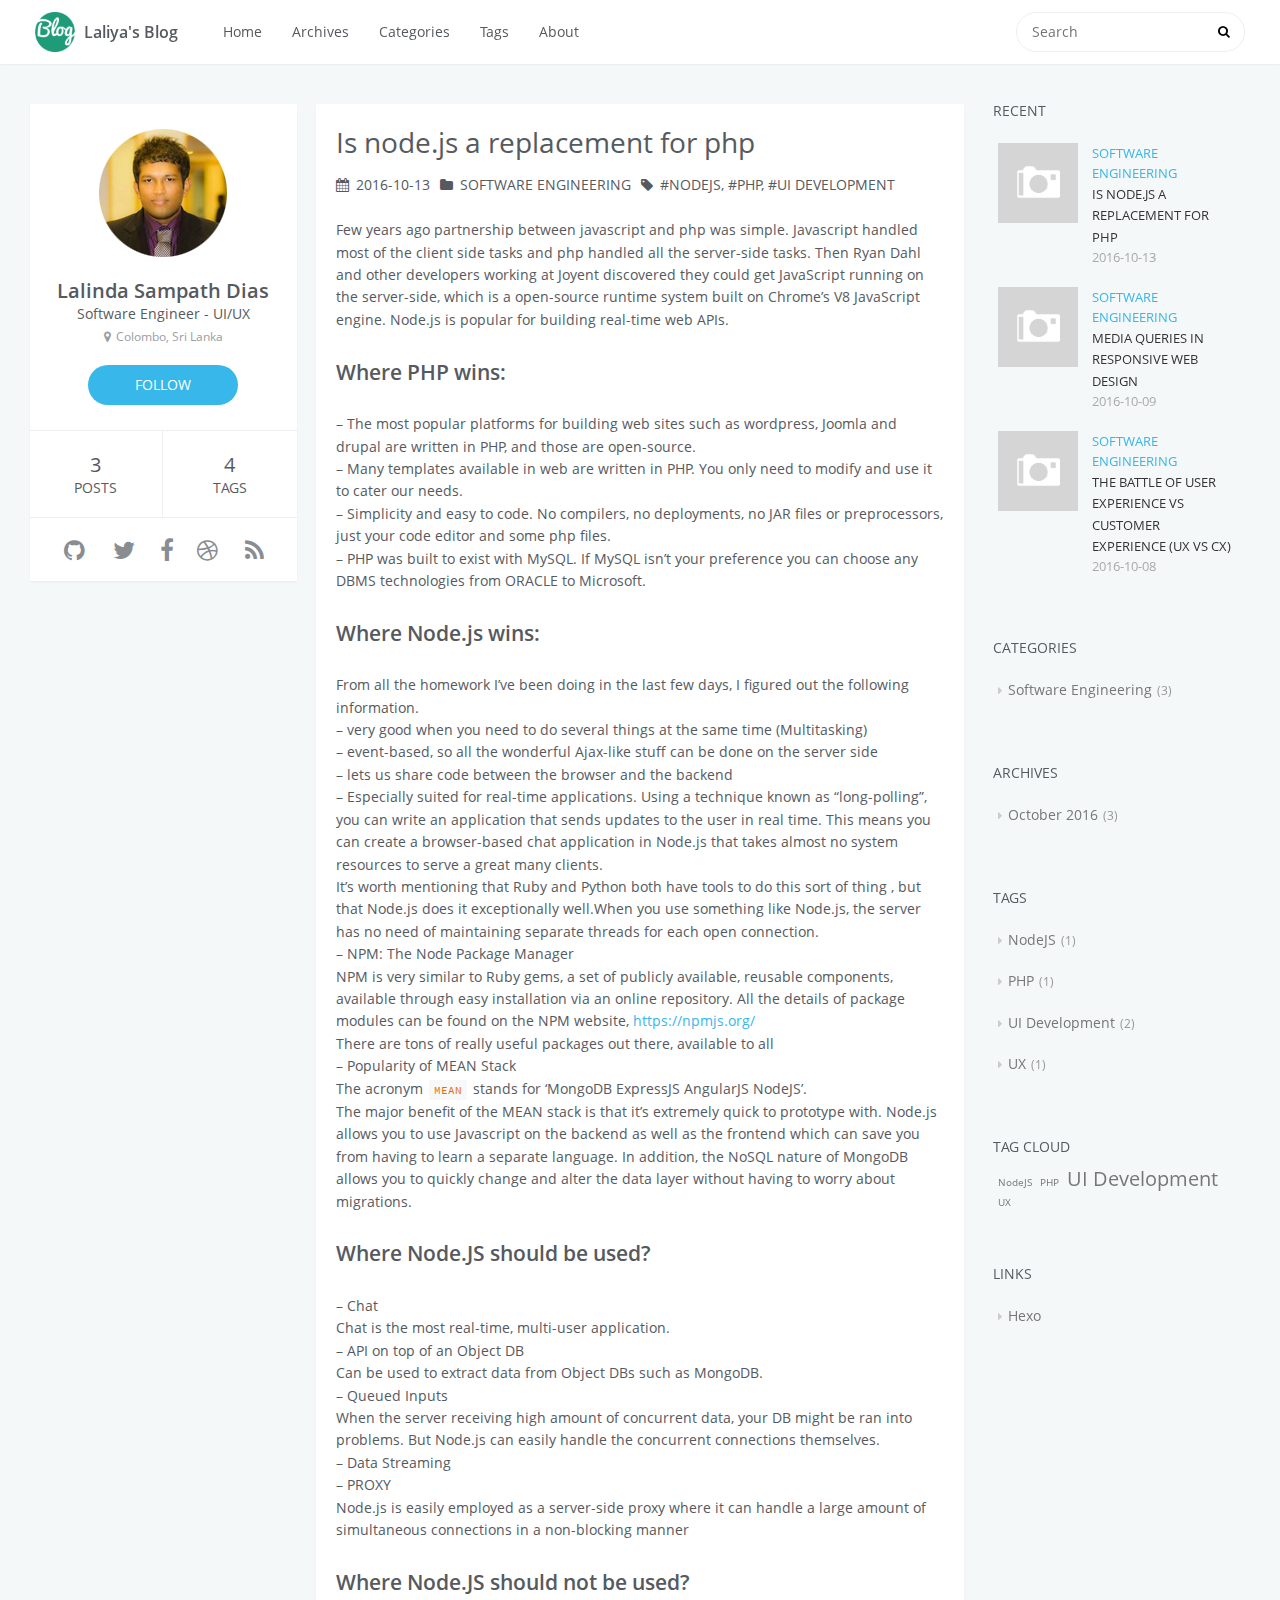
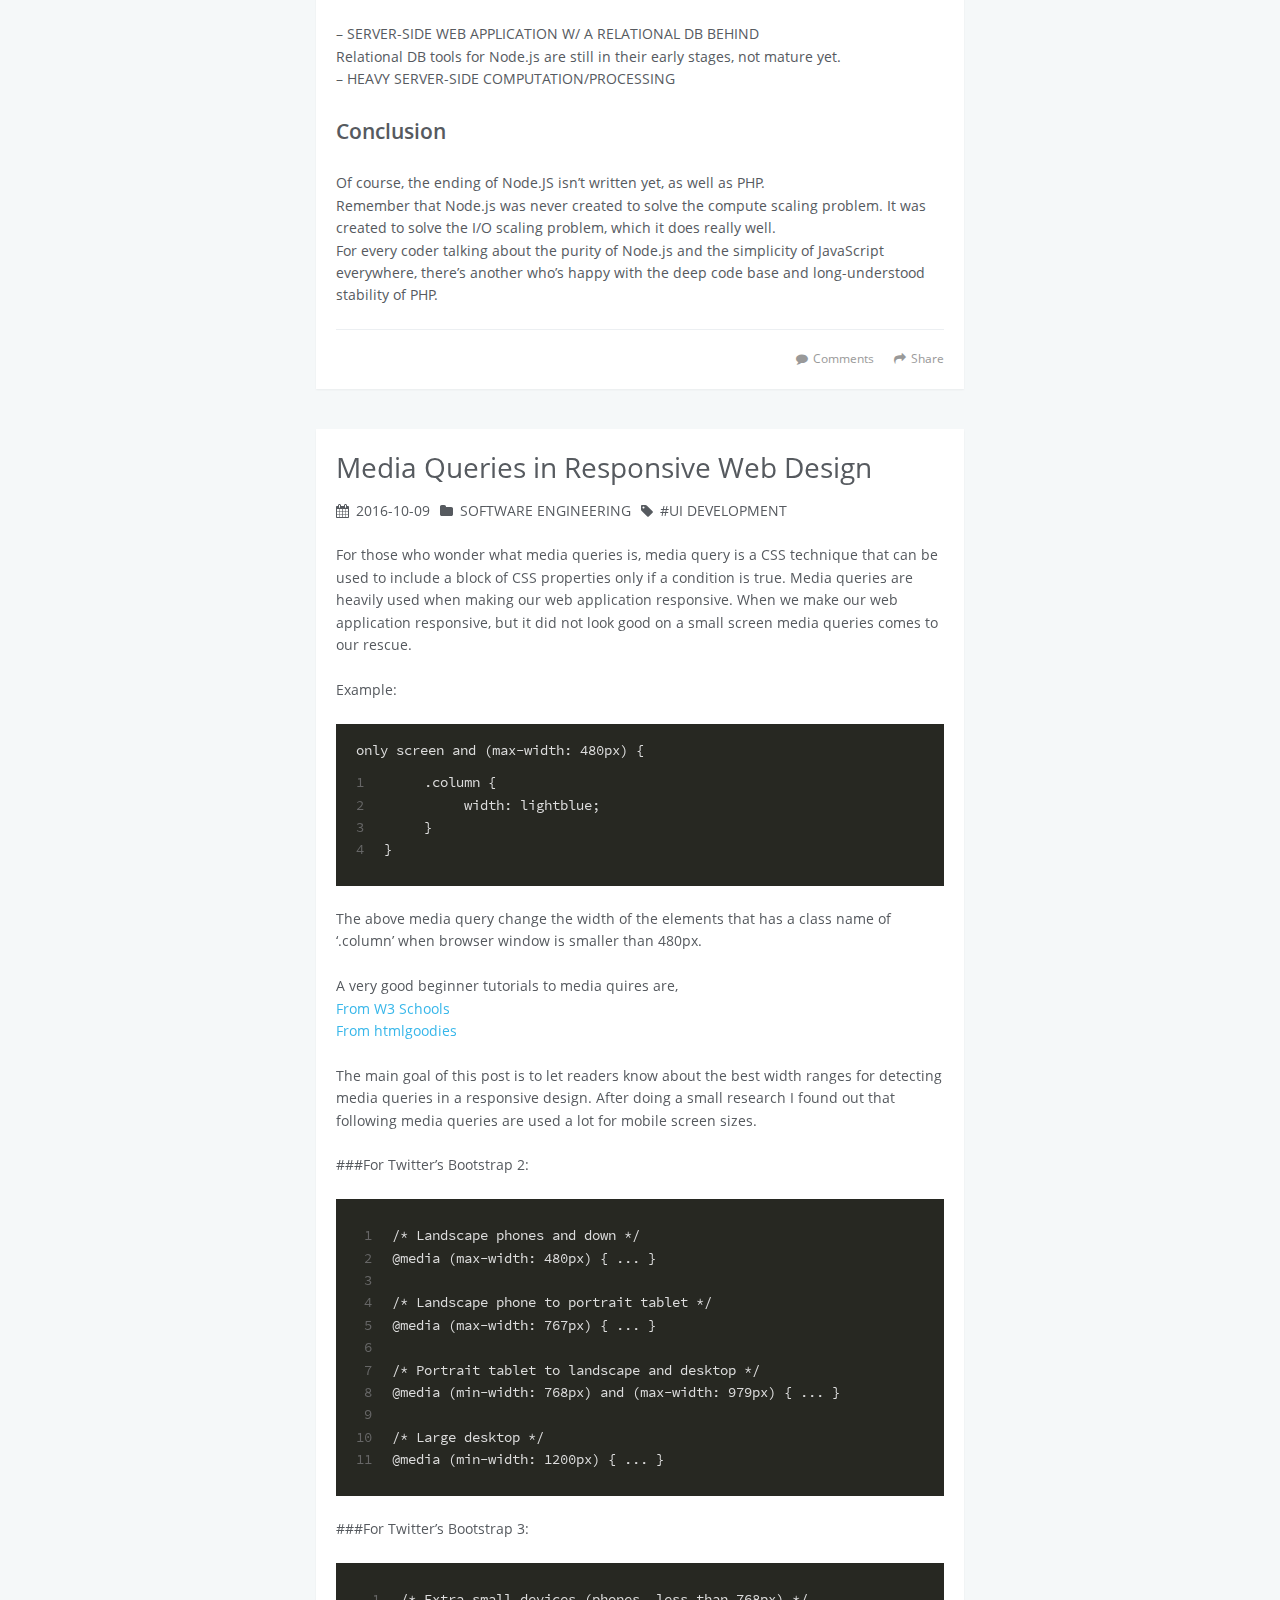
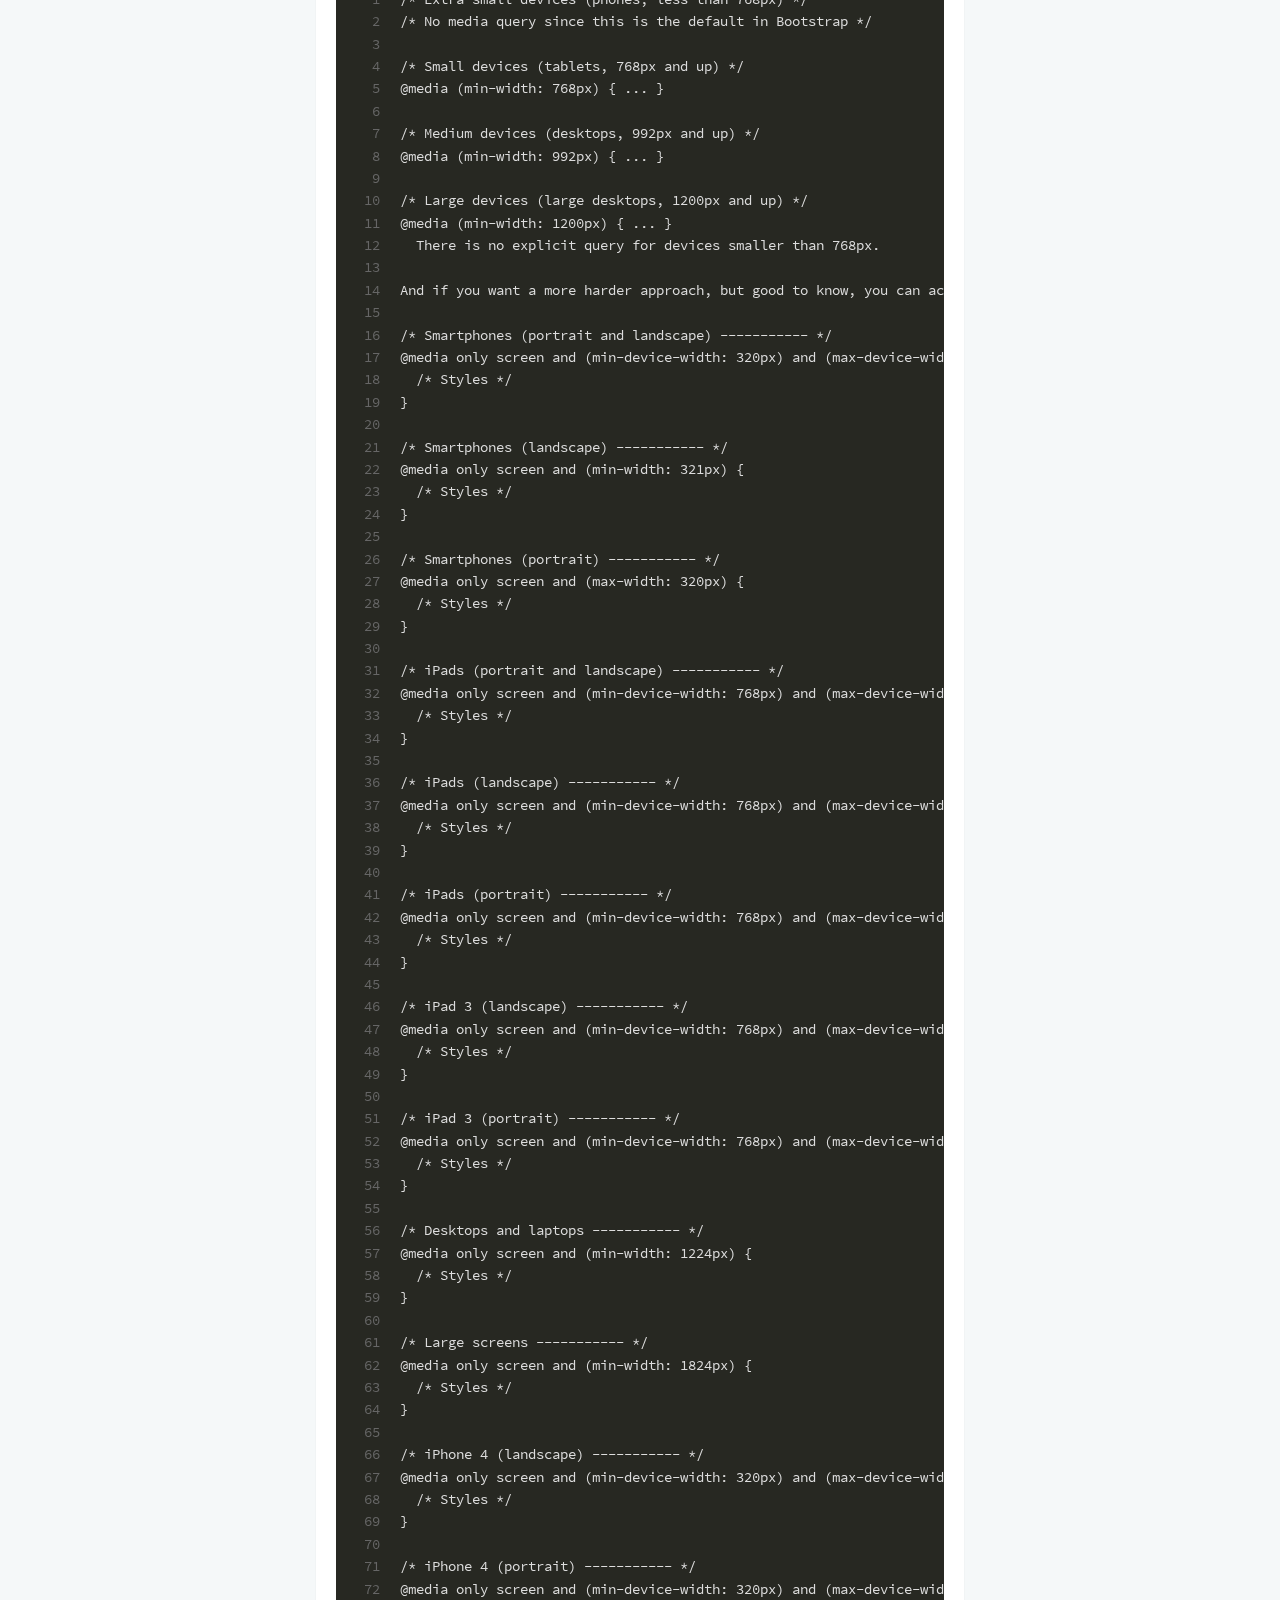
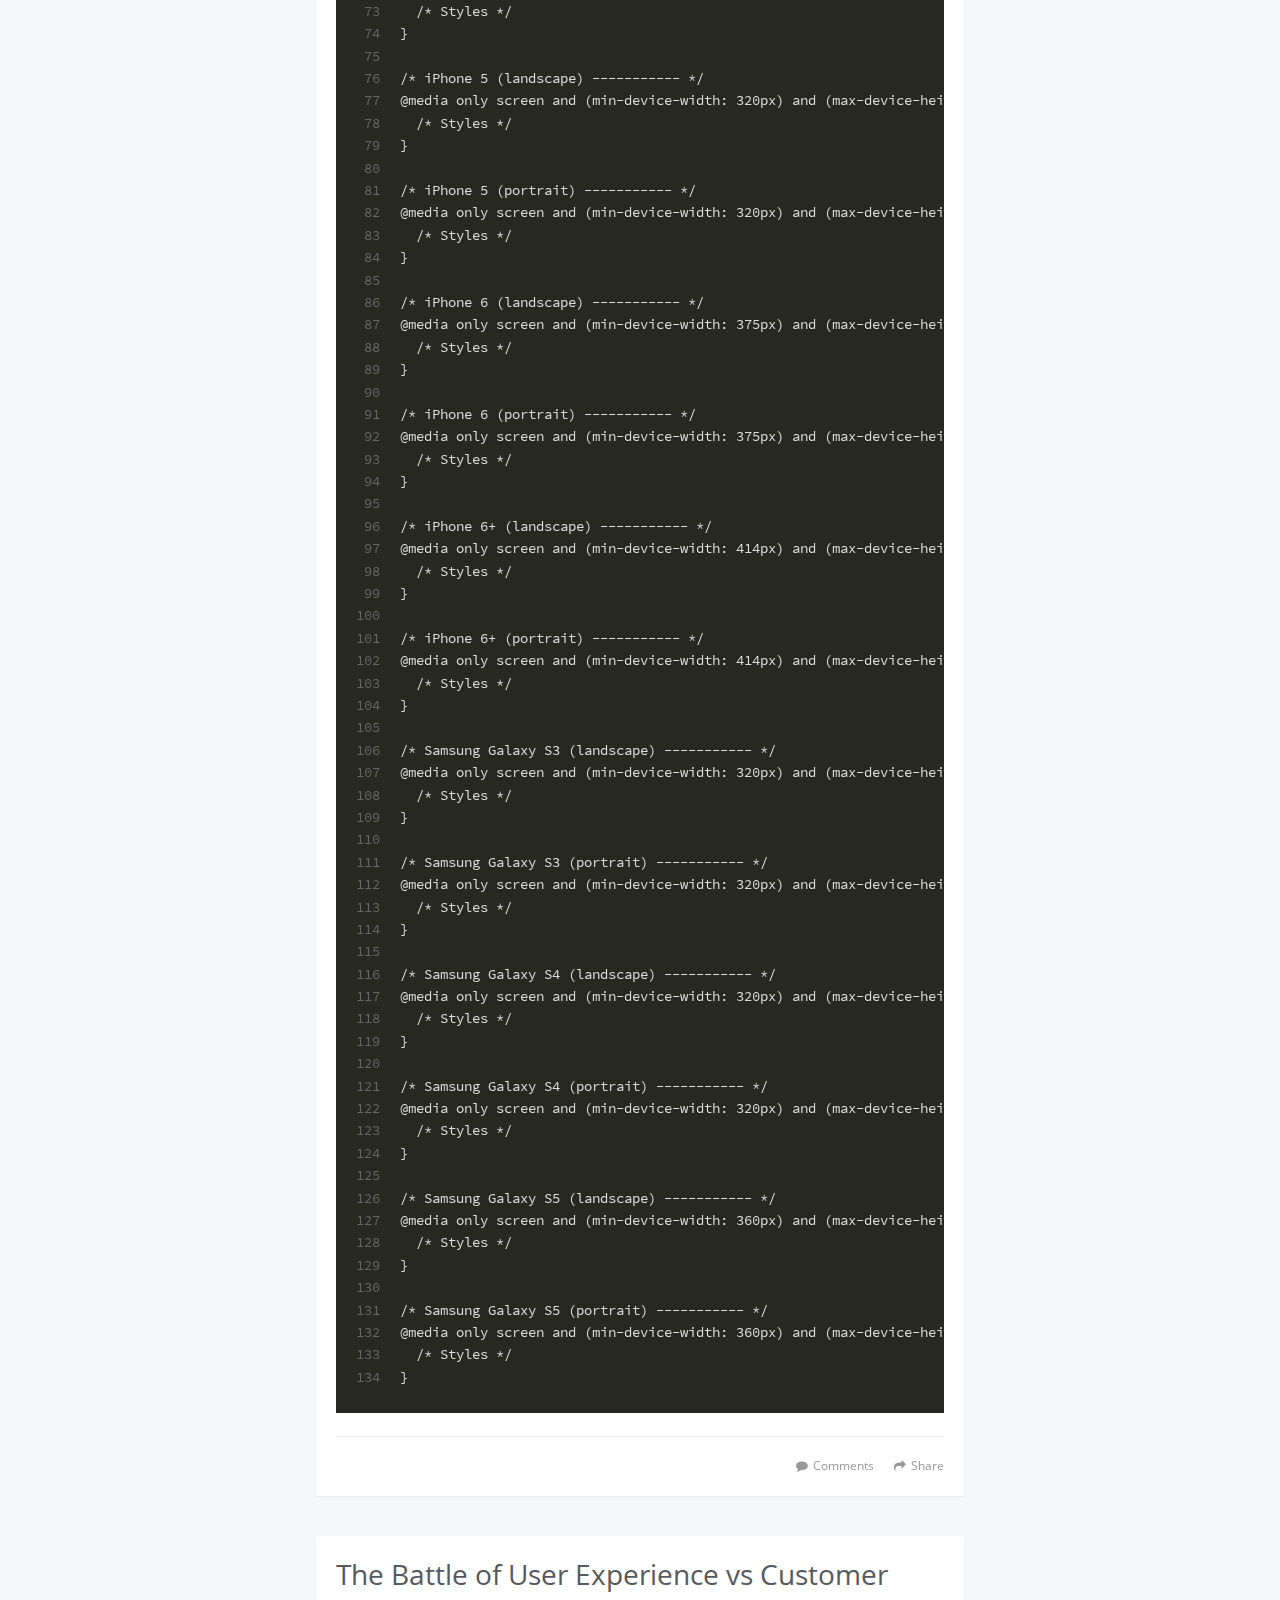
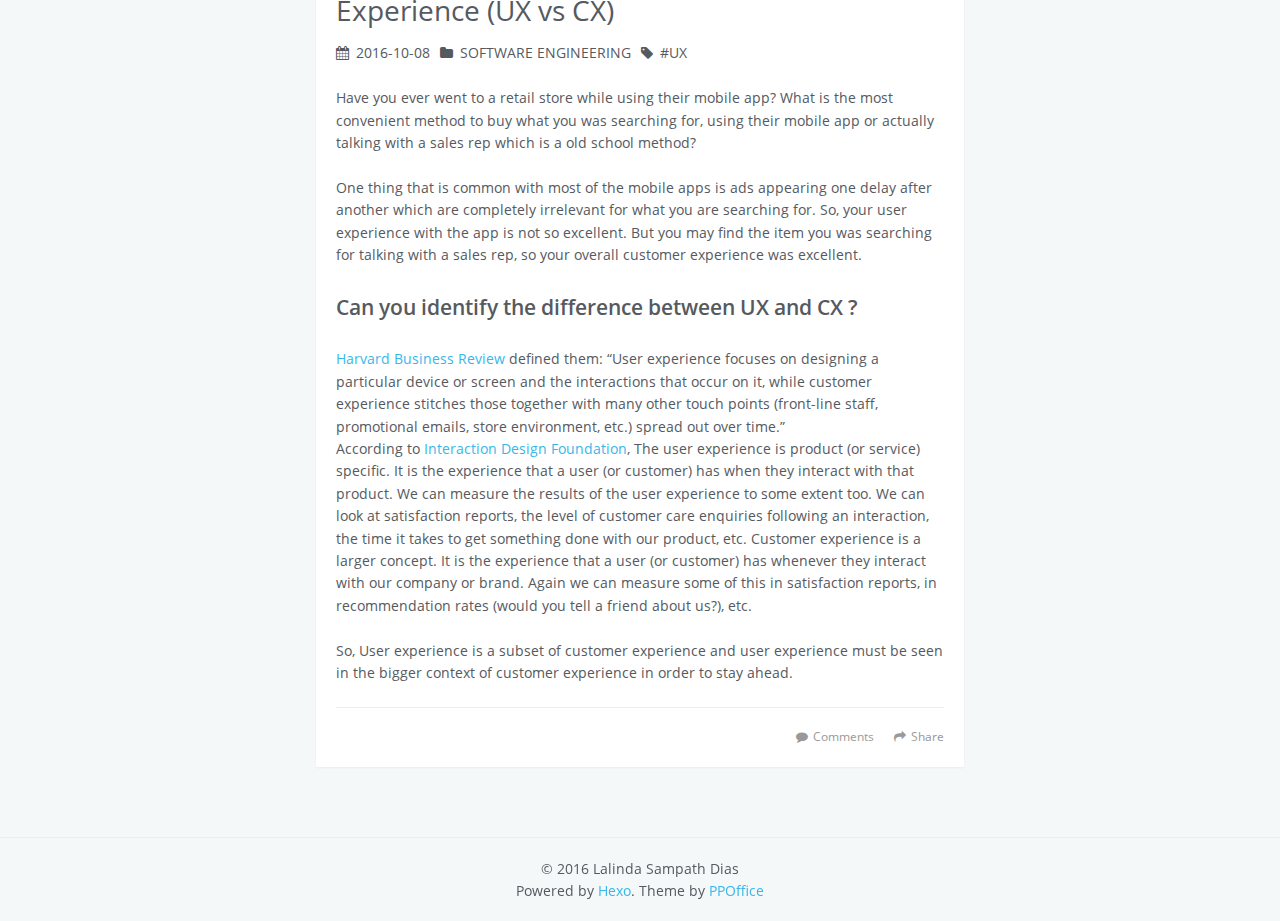
==== commit dc979fa7: "Site updated: 2016-10-13 23:16:52" ====
--- a/index.html
+++ b/index.html
@@ -251,11 +251,11 @@
         
             
             <p>Few years ago partnership between javascript and php was simple. Javascript handled most of the client side tasks and php handled all the server-side tasks. Then Ryan Dahl and other developers working at Joyent discovered they could get JavaScript running on the server-side, which is a open-source runtime system built on Chrome’s V8 JavaScript engine. Node.js is popular for building real-time web APIs. </p>
-<p>###Where PHP wins:<br>– The most popular platforms for building web sites such as wordpress, Joomla and drupal are written in PHP, and those are open-source.<br>– Many templates available in web are written in PHP. You only need to modify and use it to cater our needs.<br>– Simplicity and easy to code. No compilers, no deployments, no JAR files or preprocessors, just your code editor and some php files.<br>– PHP was built to exist with MySQL. If MySQL isn’t your preference you can choose any DBMS technologies from ORACLE to Microsoft.</p>
-<p>###Where Node.js wins:<br>    From all the homework I’ve been doing in the last few days, I figured out the following information.<br>– very good when you need to do several things at the same time (Multitasking)<br>– event-based, so all the wonderful Ajax-like stuff can be done on the server side<br>– lets us share code between the browser and the backend<br>– Especially suited for real-time applications. Using a technique known as “long-polling”, you can write an application that sends updates to the user in real time. This means you can create a browser-based chat application in Node.js that takes almost no system resources to serve a great many clients.<br>It’s worth mentioning that Ruby and Python both have tools to do this sort of thing , but that Node.js does it exceptionally well.When you use something like Node.js, the server has no need of maintaining separate threads for each open connection.<br>– NPM: The Node Package Manager<br>NPM is very similar to Ruby gems, a set of publicly available, reusable components, available through easy installation via an online repository. All the details of package modules can be found on the NPM website, <a href="https://npmjs.org/" target="_blank" rel="external">https://npmjs.org/</a><br> There are tons of really useful packages out there, available to all<br>– Popularity of MEAN Stack<br>The acronym <code>MEAN</code> stands for ‘MongoDB ExpressJS AngularJS NodeJS’.<br>The major benefit of the MEAN stack is that it’s extremely quick to prototype with. Node.js allows you to use Javascript on the backend as well as the frontend which can save you from having to learn a separate language. In addition, the NoSQL nature of MongoDB allows you to quickly change and alter the data layer without having to worry about migrations.</p>
-<p>###Where Node.JS should be used?<br>– Chat<br>    Chat is the most real-time, multi-user application.<br>– API on top of an Object DB<br>    Can be used to extract data from Object DBs such as MongoDB.<br>– Queued Inputs<br>When the server receiving high amount of concurrent data, your DB might be ran into problems. But Node.js can easily handle the concurrent connections themselves.<br>– Data Streaming<br>– PROXY<br>Node.js is easily employed as a server-side proxy where it can handle a large amount of simultaneous connections in a non-blocking manner</p>
-<p>###Where Node.JS should not be used?<br>– SERVER-SIDE WEB APPLICATION W/ A RELATIONAL DB BEHIND<br>Relational DB tools for Node.js are still in their early stages, not mature yet.<br>– HEAVY SERVER-SIDE COMPUTATION/PROCESSING</p>
-<p>###Conclusion<br>Of course, the ending of Node.JS isn’t written yet, as well as PHP.<br>Remember that Node.js was never created to solve the compute scaling problem. It was created to solve the I/O scaling problem, which it does really well.<br>For every coder talking about the purity of Node.js and the simplicity of JavaScript everywhere, there’s another who’s happy with the deep code base and long-understood stability of PHP. </p>
+<h2 id="Where-PHP-wins"><a href="#Where-PHP-wins" class="headerlink" title="Where PHP wins:"></a>Where PHP wins:</h2><p>– The most popular platforms for building web sites such as wordpress, Joomla and drupal are written in PHP, and those are open-source.<br>– Many templates available in web are written in PHP. You only need to modify and use it to cater our needs.<br>– Simplicity and easy to code. No compilers, no deployments, no JAR files or preprocessors, just your code editor and some php files.<br>– PHP was built to exist with MySQL. If MySQL isn’t your preference you can choose any DBMS technologies from ORACLE to Microsoft.</p>
+<h2 id="Where-Node-js-wins"><a href="#Where-Node-js-wins" class="headerlink" title="Where Node.js wins:"></a>Where Node.js wins:</h2><p>From all the homework I’ve been doing in the last few days, I figured out the following information.<br>– very good when you need to do several things at the same time (Multitasking)<br>– event-based, so all the wonderful Ajax-like stuff can be done on the server side<br>– lets us share code between the browser and the backend<br>– Especially suited for real-time applications. Using a technique known as “long-polling”, you can write an application that sends updates to the user in real time. This means you can create a browser-based chat application in Node.js that takes almost no system resources to serve a great many clients.<br>It’s worth mentioning that Ruby and Python both have tools to do this sort of thing , but that Node.js does it exceptionally well.When you use something like Node.js, the server has no need of maintaining separate threads for each open connection.<br>– NPM: The Node Package Manager<br>NPM is very similar to Ruby gems, a set of publicly available, reusable components, available through easy installation via an online repository. All the details of package modules can be found on the NPM website, <a href="https://npmjs.org/" target="_blank" rel="external">https://npmjs.org/</a><br> There are tons of really useful packages out there, available to all<br>– Popularity of MEAN Stack<br>The acronym <code>MEAN</code> stands for ‘MongoDB ExpressJS AngularJS NodeJS’.<br>The major benefit of the MEAN stack is that it’s extremely quick to prototype with. Node.js allows you to use Javascript on the backend as well as the frontend which can save you from having to learn a separate language. In addition, the NoSQL nature of MongoDB allows you to quickly change and alter the data layer without having to worry about migrations.</p>
+<h2 id="Where-Node-JS-should-be-used"><a href="#Where-Node-JS-should-be-used" class="headerlink" title="Where Node.JS should be used?"></a>Where Node.JS should be used?</h2><p>– Chat<br>    Chat is the most real-time, multi-user application.<br>– API on top of an Object DB<br>    Can be used to extract data from Object DBs such as MongoDB.<br>– Queued Inputs<br>When the server receiving high amount of concurrent data, your DB might be ran into problems. But Node.js can easily handle the concurrent connections themselves.<br>– Data Streaming<br>– PROXY<br>Node.js is easily employed as a server-side proxy where it can handle a large amount of simultaneous connections in a non-blocking manner</p>
+<h2 id="Where-Node-JS-should-not-be-used"><a href="#Where-Node-JS-should-not-be-used" class="headerlink" title="Where Node.JS should not be used?"></a>Where Node.JS should not be used?</h2><p>– SERVER-SIDE WEB APPLICATION W/ A RELATIONAL DB BEHIND<br>Relational DB tools for Node.js are still in their early stages, not mature yet.<br>– HEAVY SERVER-SIDE COMPUTATION/PROCESSING</p>
+<h2 id="Conclusion"><a href="#Conclusion" class="headerlink" title="Conclusion"></a>Conclusion</h2><p>Of course, the ending of Node.JS isn’t written yet, as well as PHP.<br>Remember that Node.js was never created to solve the compute scaling problem. It was created to solve the I/O scaling problem, which it does really well.<br>For every coder talking about the purity of Node.js and the simplicity of JavaScript everywhere, there’s another who’s happy with the deep code base and long-understood stability of PHP. </p>
 
         
         </div>
@@ -266,7 +266,7 @@
 
 </div>
 
-    <a data-url="http://yoursite.com/2016/10/13/Is-node-js-a-replacement-for-php/" data-id="ciu8md2ss00008opv36hiteuj" class="article-share-link"><i class="fa fa-share"></i>Share</a>
+    <a data-url="http://yoursite.com/2016/10/13/Is-node-js-a-replacement-for-php/" data-id="ciu8mu56u000118pvpimk3xjf" class="article-share-link"><i class="fa fa-share"></i>Share</a>
 <script>
     (function ($) {
         // Prevent duplicate binding
@@ -404,7 +404,7 @@
 
 </div>
 
-    <a data-url="http://yoursite.com/2016/10/09/Media-Queries-in-Responsive-Web-Design/" data-id="ciu8md2tn00018opvk3tm0p4n" class="article-share-link"><i class="fa fa-share"></i>Share</a>
+    <a data-url="http://yoursite.com/2016/10/09/Media-Queries-in-Responsive-Web-Design/" data-id="ciu8mu56f000018pvsf8yj9hc" class="article-share-link"><i class="fa fa-share"></i>Share</a>
 <script>
     (function ($) {
         // Prevent duplicate binding
@@ -539,7 +539,7 @@
 
 </div>
 
-    <a data-url="http://yoursite.com/2016/10/08/The-Battle-of-User-Experience-vs-Customer-Experience-UX-vs-CX/" data-id="ciu8md2zi00068opvtmgahs53" class="article-share-link"><i class="fa fa-share"></i>Share</a>
+    <a data-url="http://yoursite.com/2016/10/08/The-Battle-of-User-Experience-vs-Customer-Experience-UX-vs-CX/" data-id="ciu8mu57q000418pvwdmheevb" class="article-share-link"><i class="fa fa-share"></i>Share</a>
 <script>
     (function ($) {
         // Prevent duplicate binding
